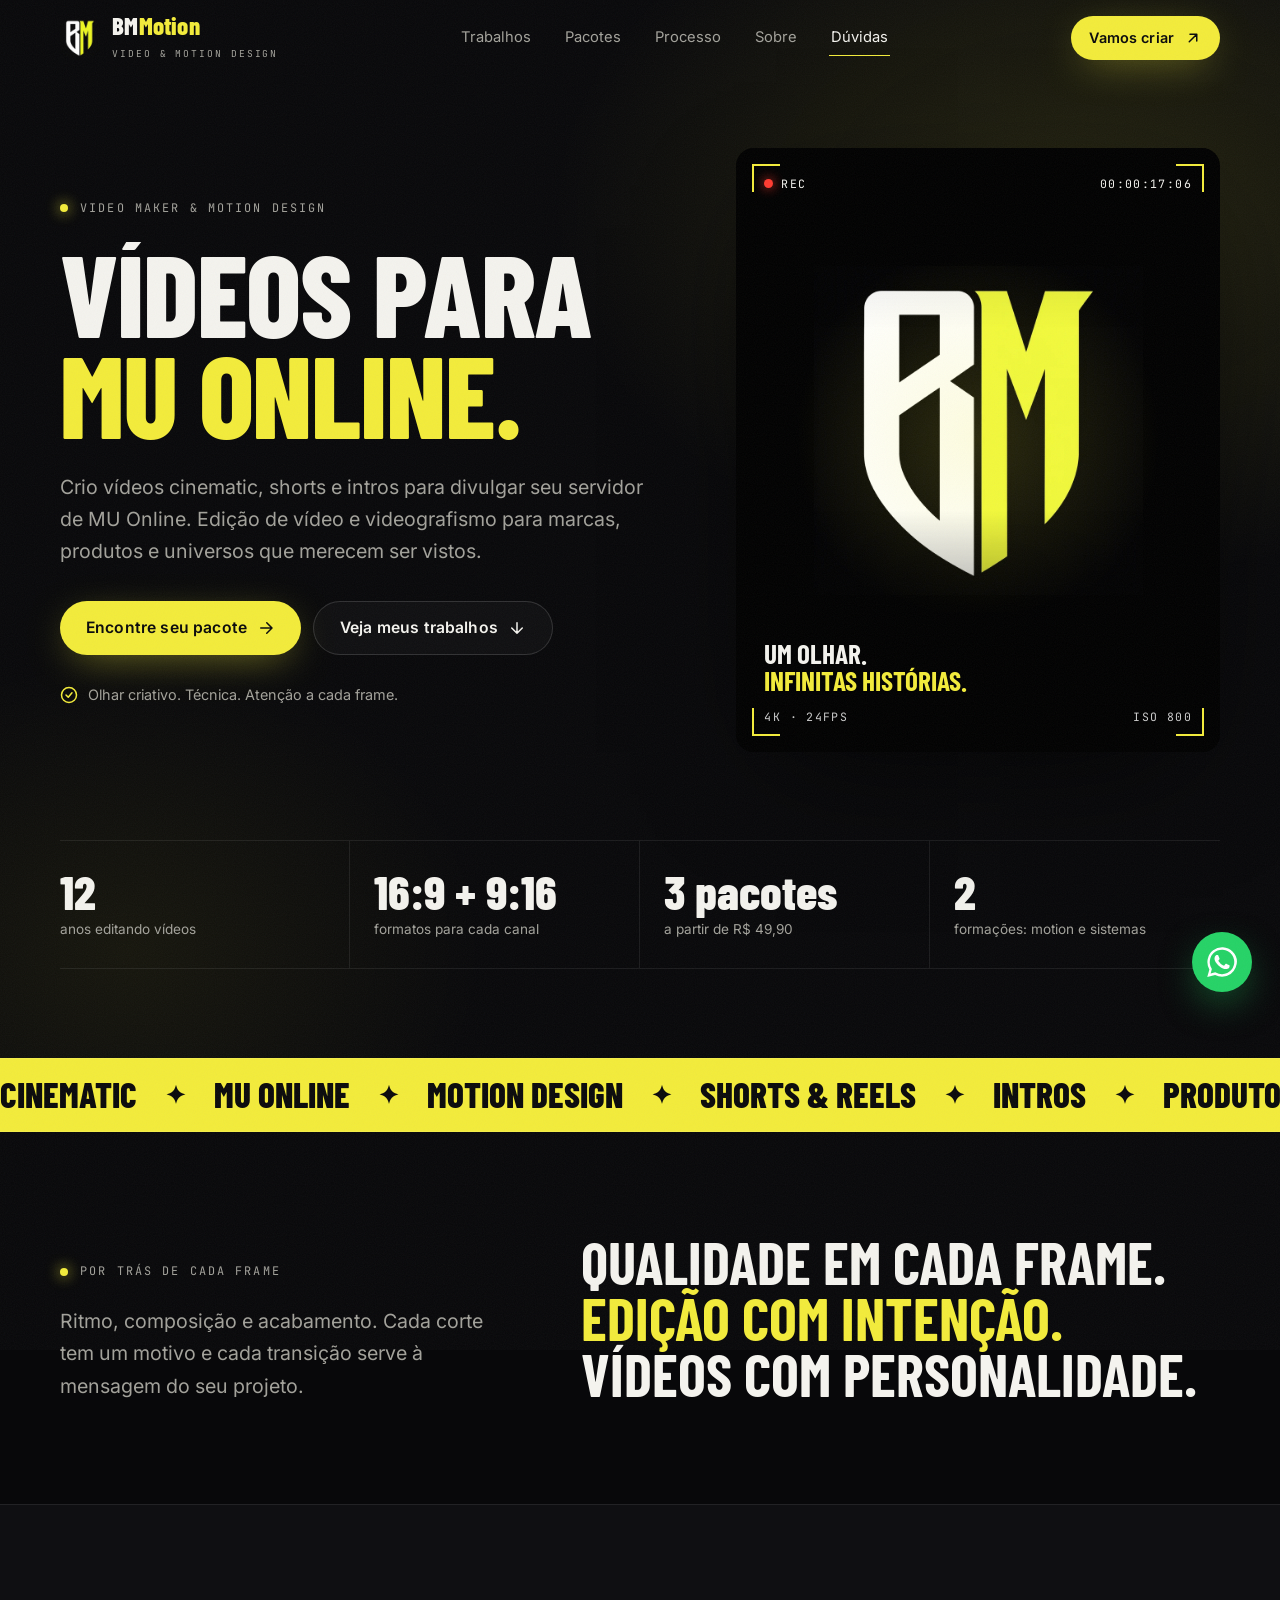
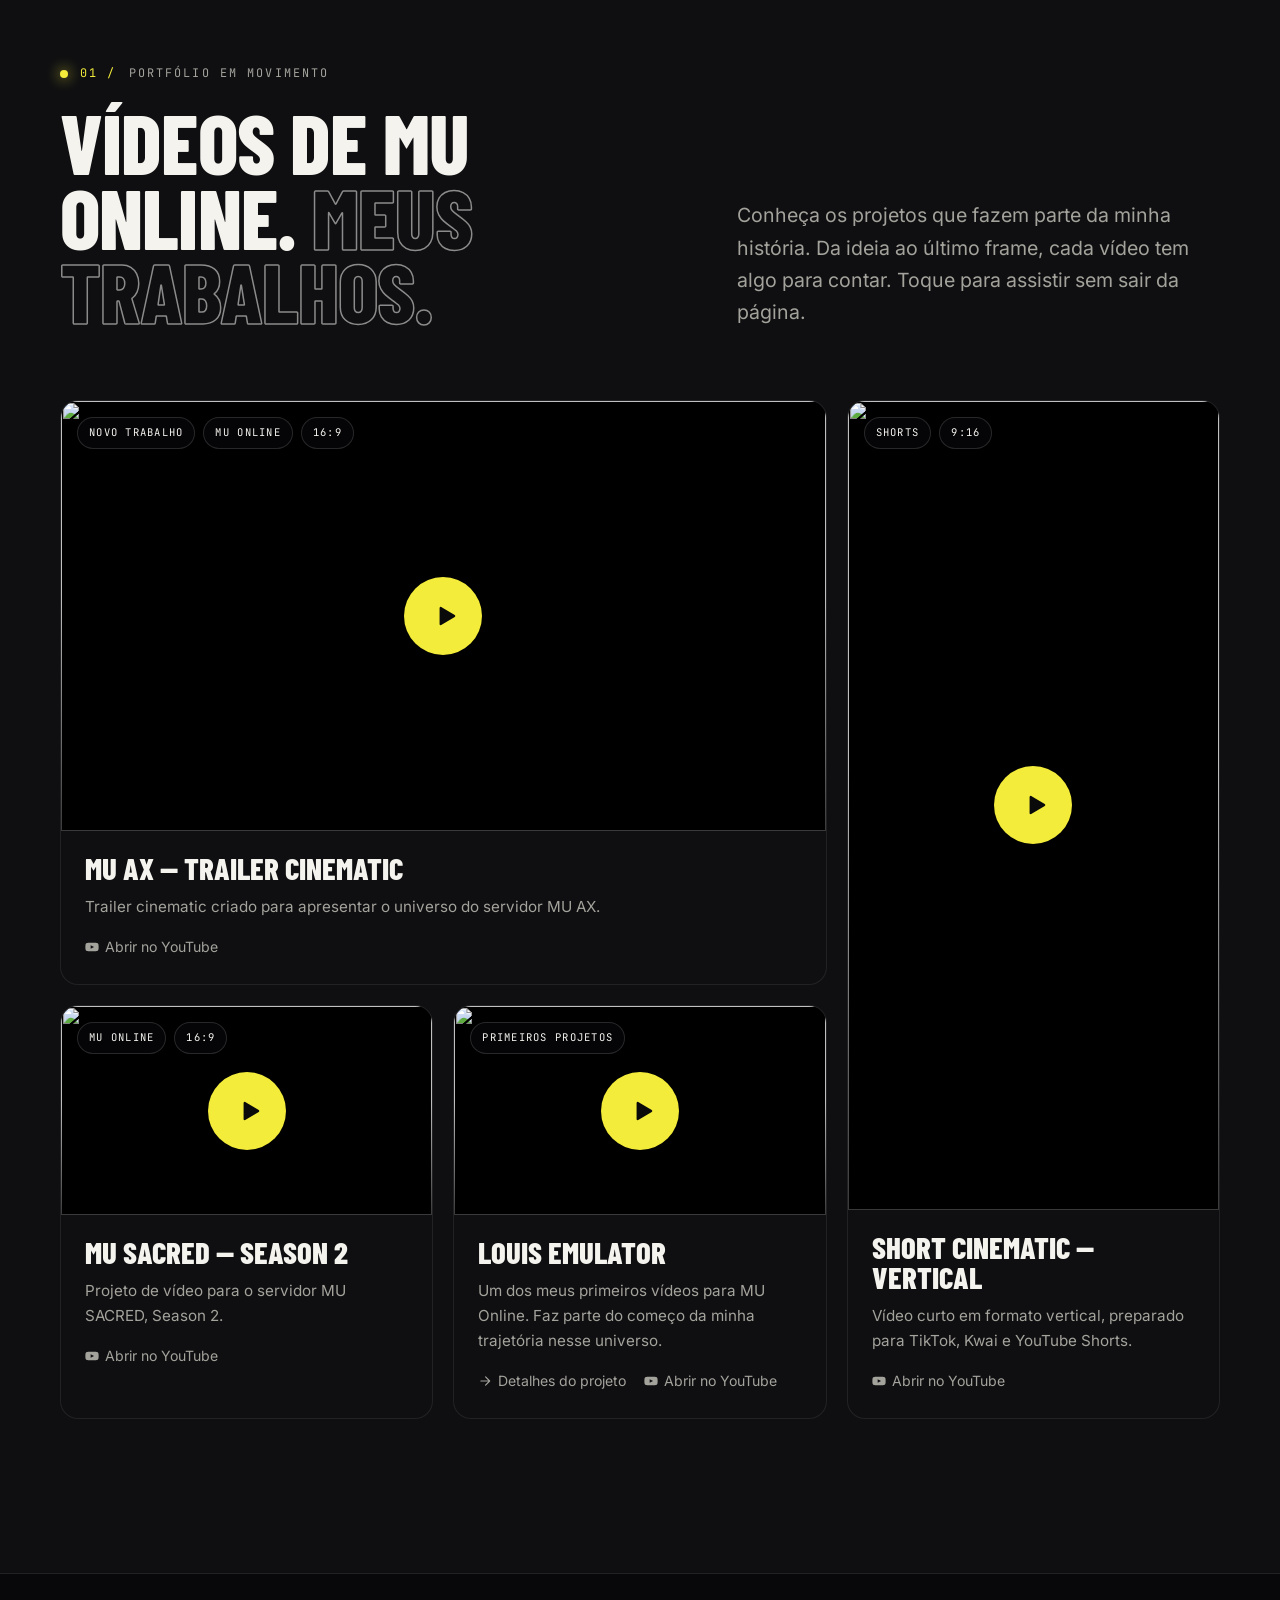
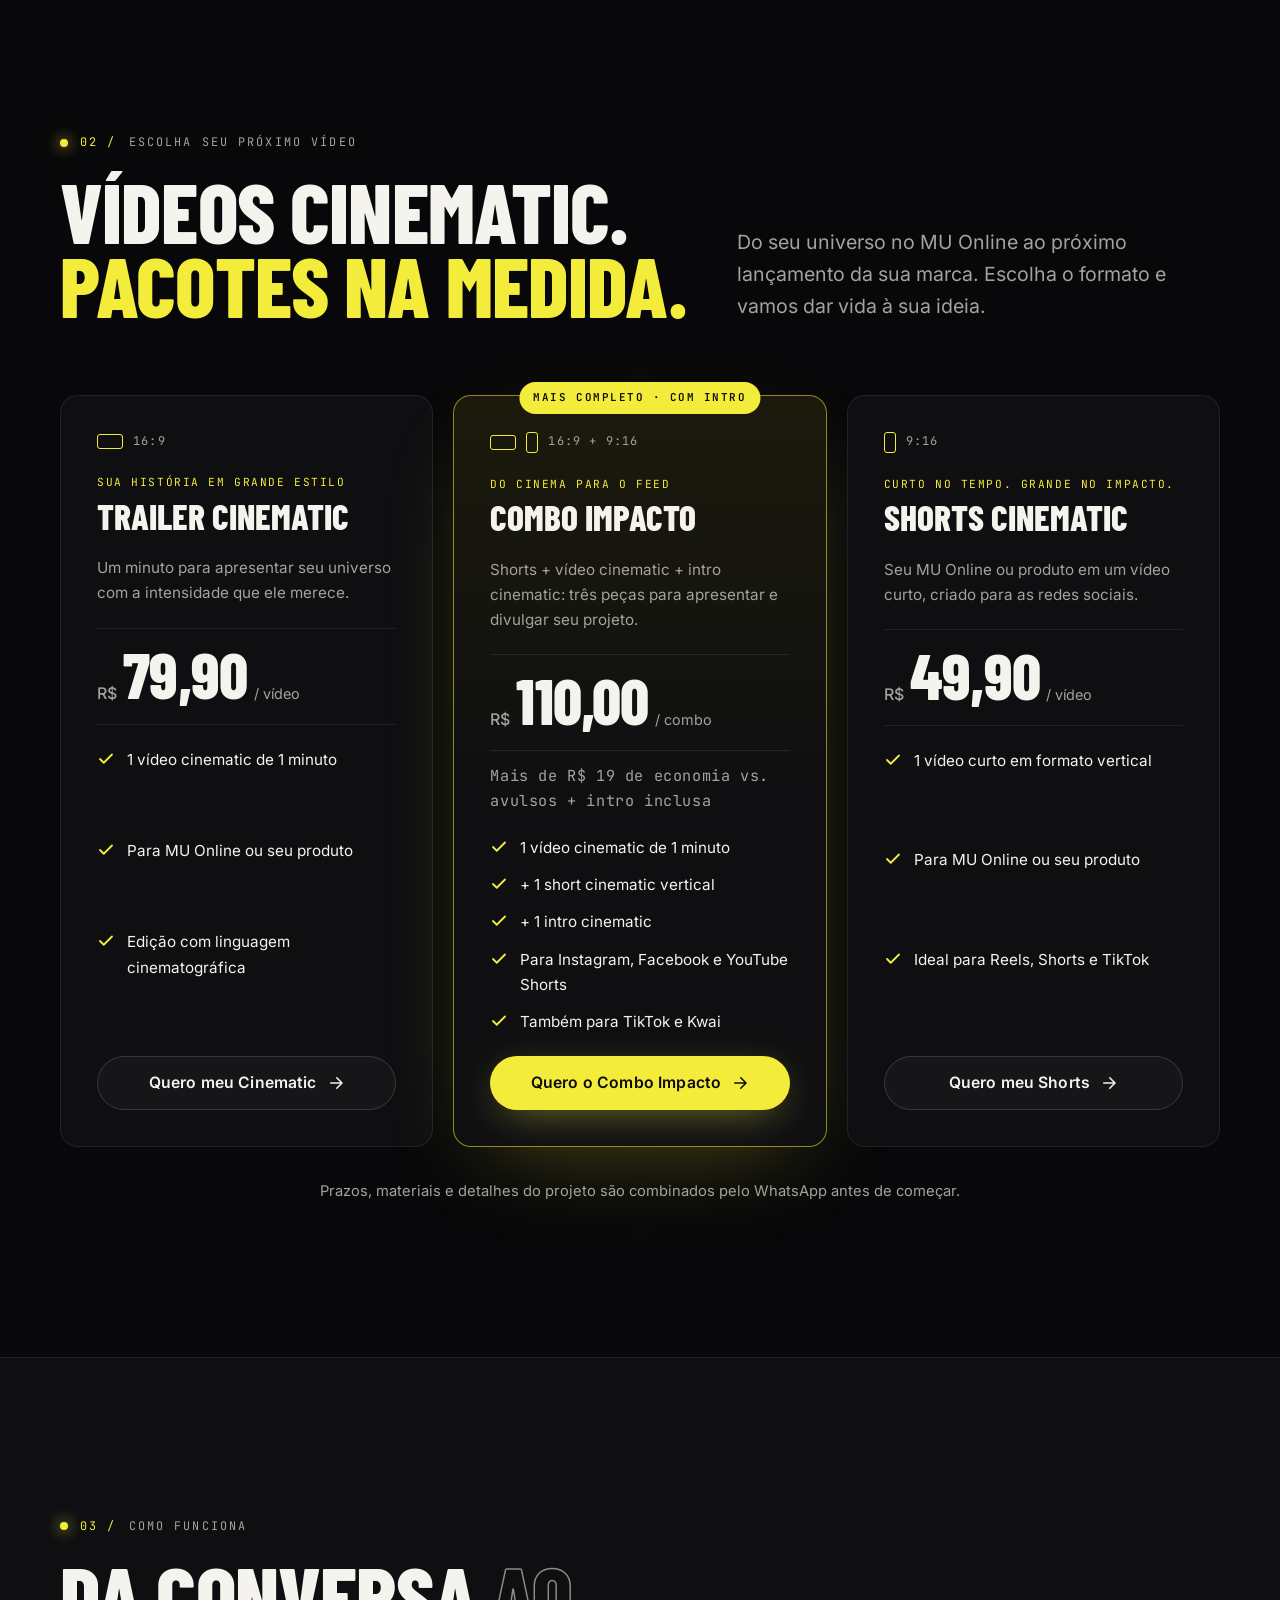
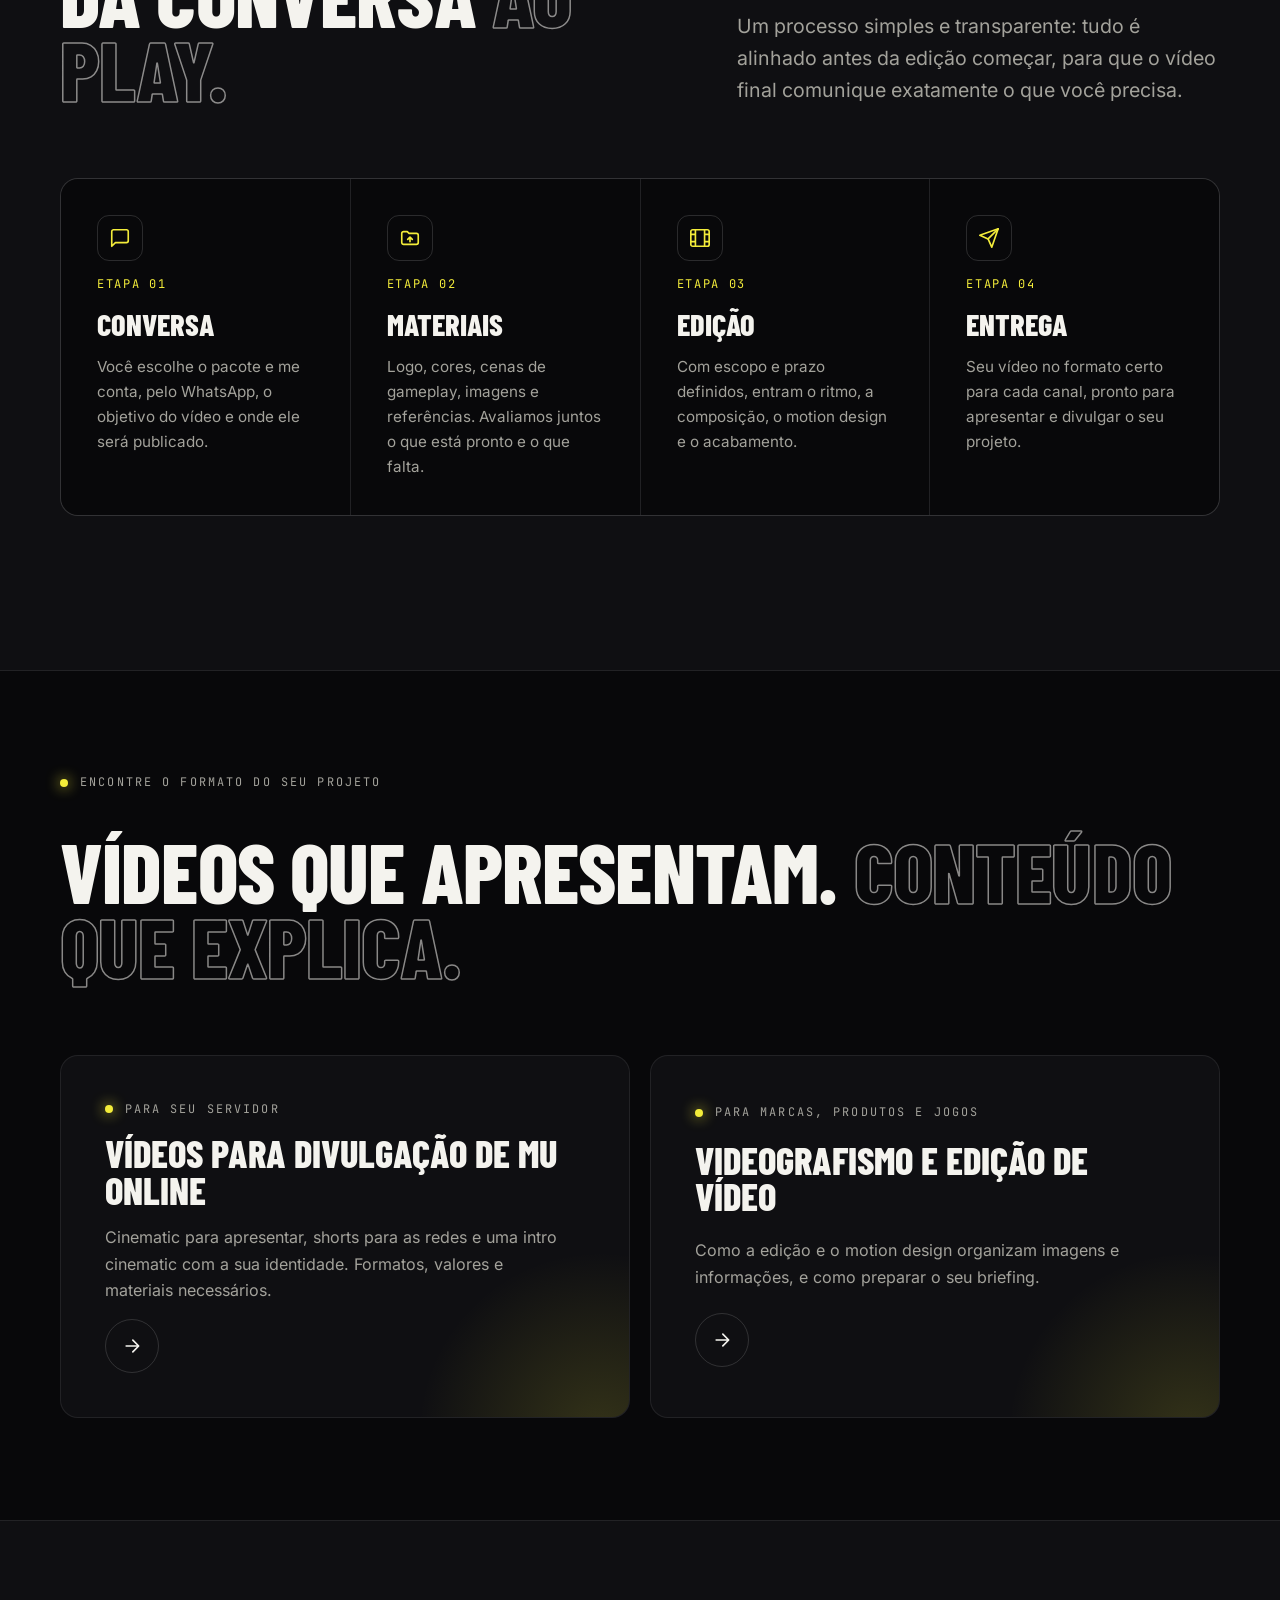
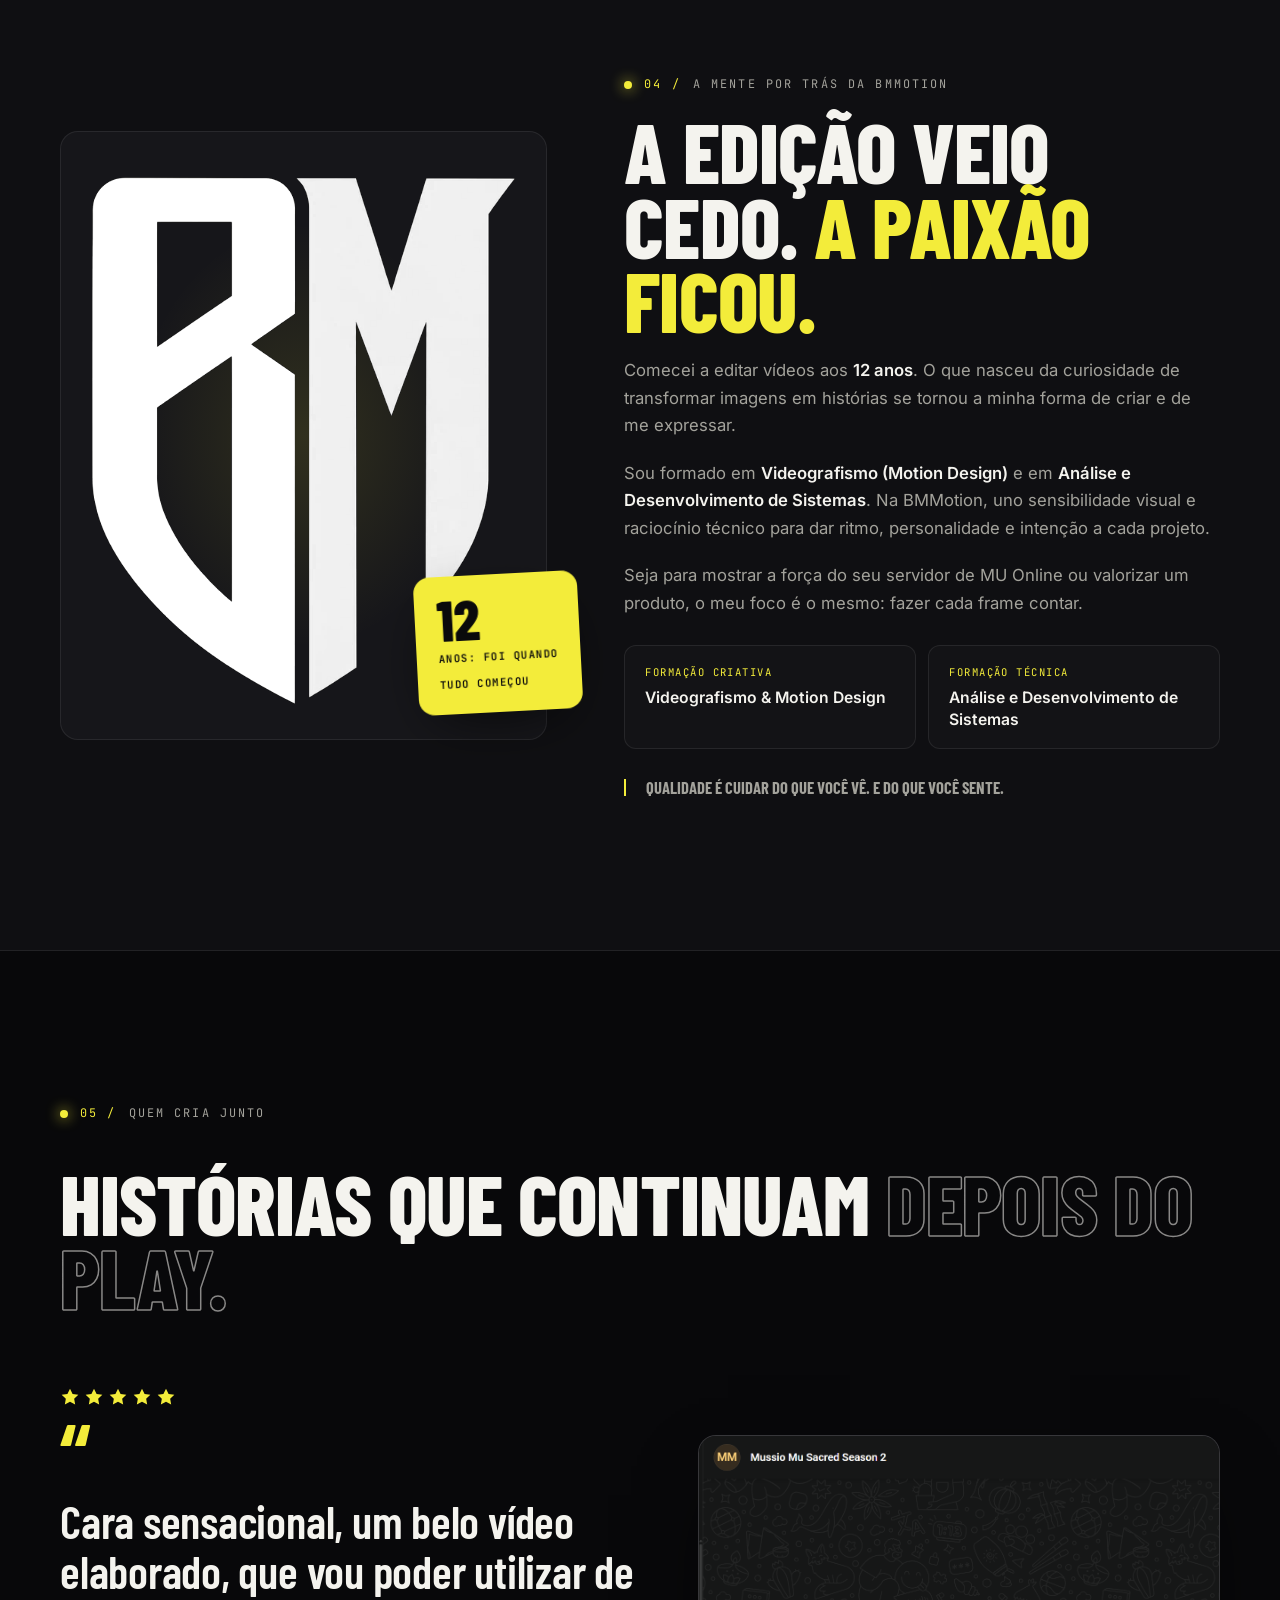
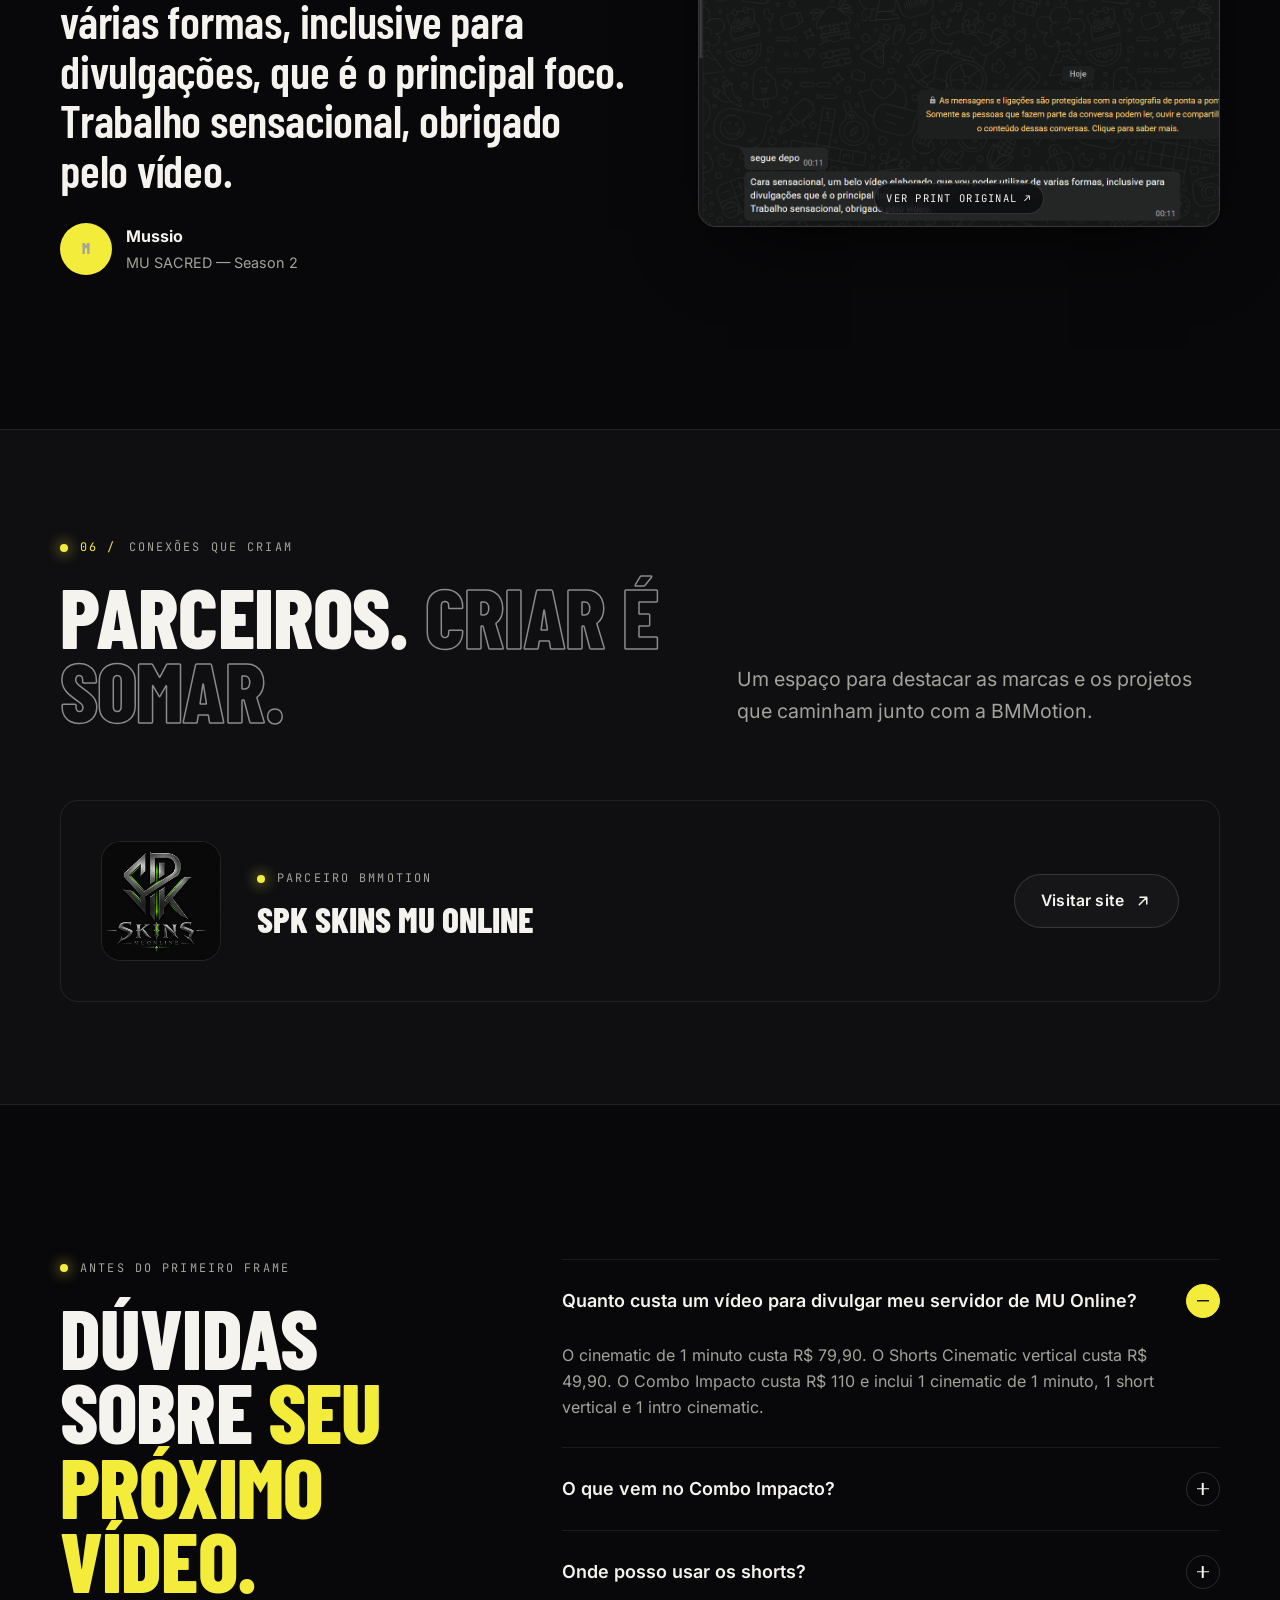
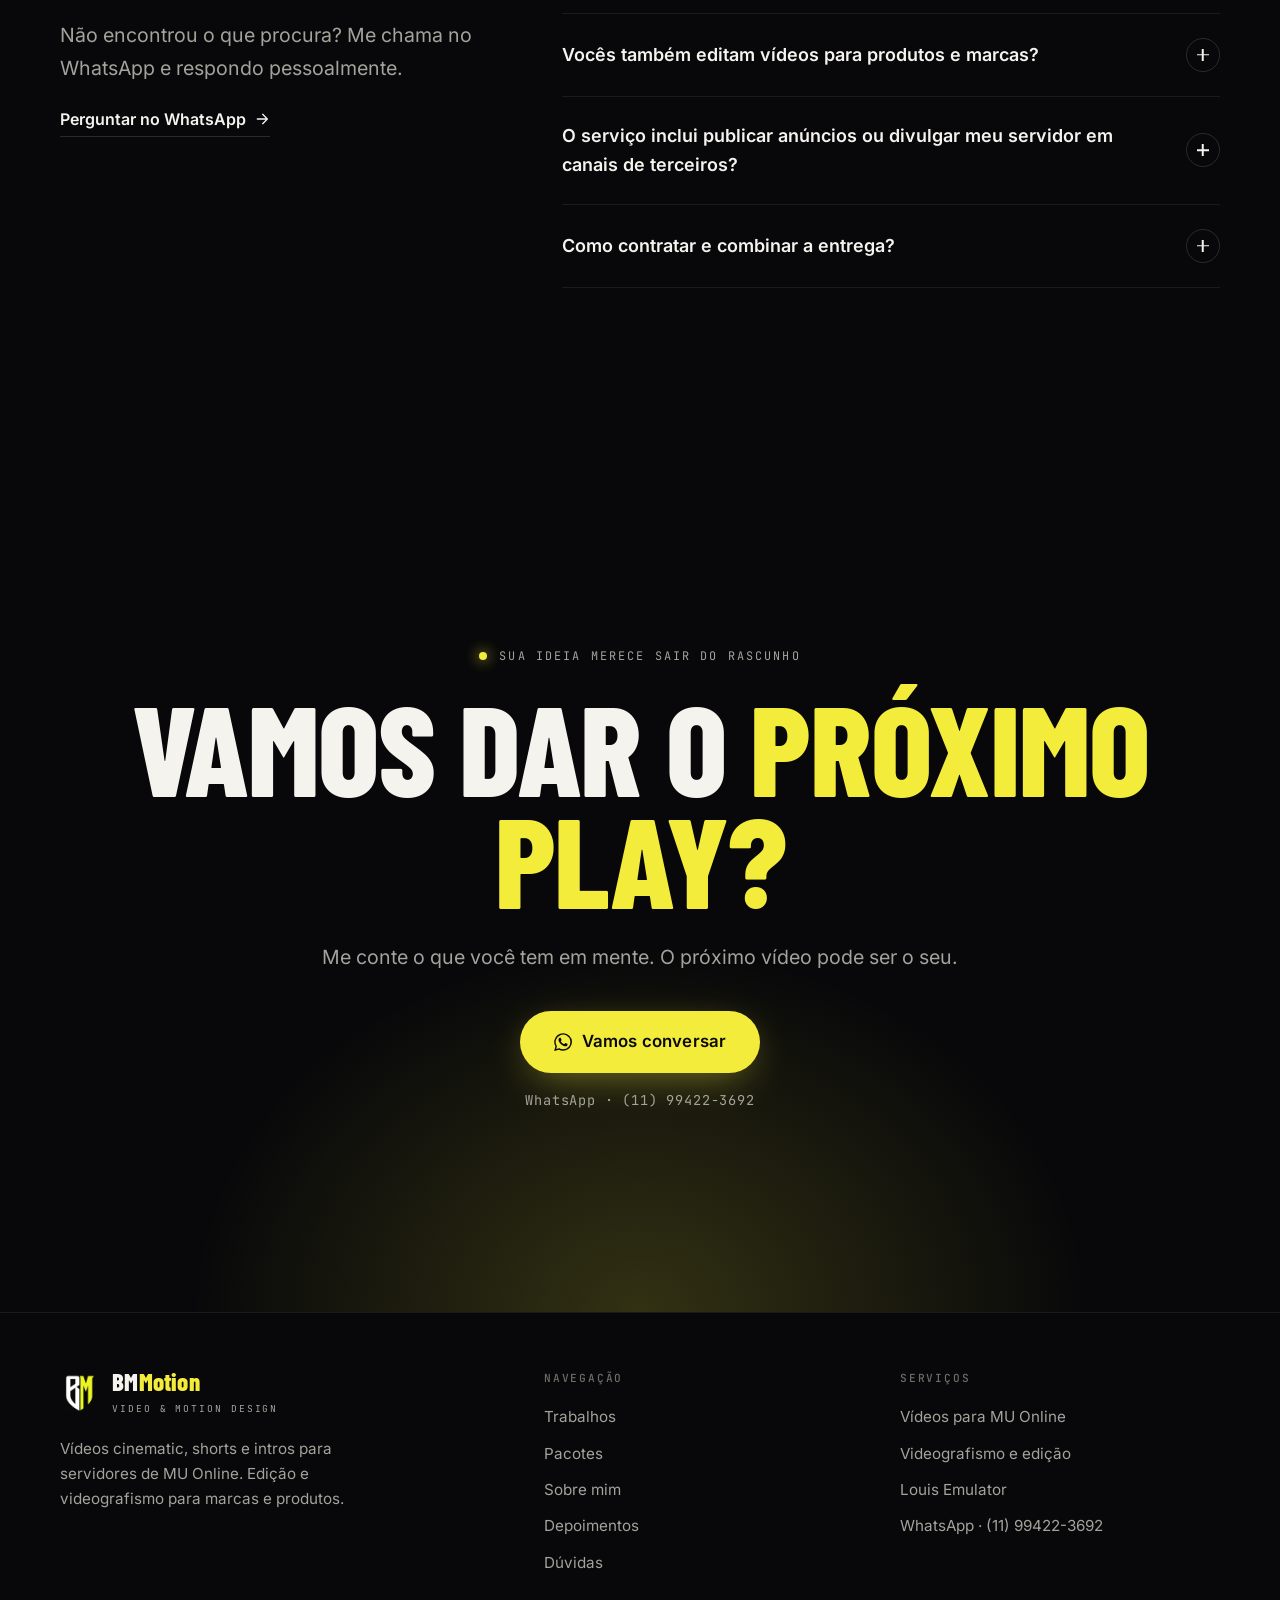
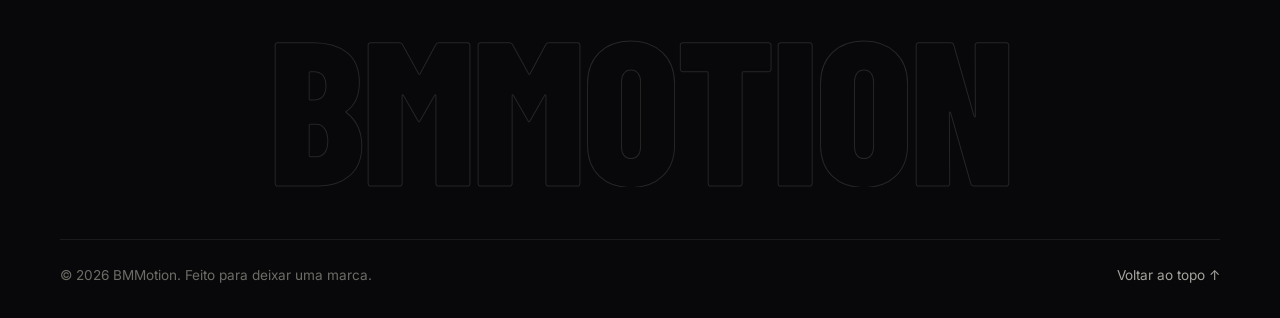
==== index.html @ 4819cca6 "Novo site BMMotion: redesign completo, responsivo e com fontes próprias Co-Authored-By: Claude Opus " ====
<!DOCTYPE html>
<html lang="pt-BR" class="no-js">
<head>
<meta charset="utf-8">
<meta name="viewport" content="width=device-width, initial-scale=1, viewport-fit=cover">
<title>Vídeos para MU Online, Cinematic e Videografismo | BMMotion</title>
<meta name="description" content="Vídeos para divulgar seu servidor de MU Online: cinematic, shorts e intro cinematic. Edição e videografismo para marcas e produtos. Pacotes a partir de R$ 49,90.">
<meta name="theme-color" content="#08080a">
<meta name="robots" content="index, follow, max-image-preview:large, max-video-preview:-1">
<link rel="canonical" href="https://bmmotion.netlify.app/">
<meta property="og:type" content="website">
<meta property="og:locale" content="pt_BR">
<meta property="og:site_name" content="BMMotion">
<meta property="og:title" content="Vídeos para MU Online, Cinematic e Videografismo | BMMotion">
<meta property="og:description" content="Vídeos para divulgar seu servidor de MU Online: cinematic, shorts e intro cinematic. Edição e videografismo para marcas e produtos. Pacotes a partir de R$ 49,90.">
<meta property="og:url" content="https://bmmotion.netlify.app/">
<meta property="og:image" content="https://bmmotion.netlify.app/og-bmmotion.jpg">
<meta name="twitter:card" content="summary_large_image">
<meta name="twitter:title" content="Vídeos para MU Online, Cinematic e Videografismo | BMMotion">
<meta name="twitter:description" content="Vídeos para divulgar seu servidor de MU Online: cinematic, shorts e intro cinematic. Edição e videografismo para marcas e produtos. Pacotes a partir de R$ 49,90.">
<link rel="icon" href="favicon.ico" sizes="48x48">
<link rel="icon" href="favicon-32.png" type="image/png" sizes="32x32">
<link rel="icon" href="icon-192.png" type="image/png" sizes="192x192">
<link rel="apple-touch-icon" href="apple-touch-icon.png">
<link rel="manifest" href="site.webmanifest">
<link rel="preload" href="assets/fonts/barlow-condensed-800.woff2" as="font" type="font/woff2" crossorigin>
<link rel="preload" href="assets/fonts/inter-var.woff2" as="font" type="font/woff2" crossorigin>
<link rel="stylesheet" href="assets/css/style.css">
<script>document.documentElement.classList.remove('no-js');</script>
<link rel="preload" href="logo-800.webp" as="image" fetchpriority="high">
<script type="application/ld+json">{"@context": "https://schema.org", "@graph": [{"@type": "ProfessionalService", "name": "BMMotion", "url": "https://bmmotion.netlify.app", "image": "https://bmmotion.netlify.app/og-bmmotion.jpg", "description": "Vídeos cinematic, shorts e intros para servidores de MU Online. Edição de vídeo e videografismo para marcas e produtos.", "telephone": "+55 11 99422-3692", "areaServed": "BR", "priceRange": "R$ 49,90 – R$ 110,00", "makesOffer": [{"@type": "Offer", "name": "Trailer Cinematic", "price": "79.90", "priceCurrency": "BRL"}, {"@type": "Offer", "name": "Shorts Cinematic", "price": "49.90", "priceCurrency": "BRL"}, {"@type": "Offer", "name": "Combo Impacto", "price": "110.00", "priceCurrency": "BRL"}]}, {"@type": "FAQPage", "mainEntity": [{"@type": "Question", "name": "Quanto custa um vídeo para divulgar meu servidor de MU Online?", "acceptedAnswer": {"@type": "Answer", "text": "O cinematic de 1 minuto custa R$ 79,90. O Shorts Cinematic vertical custa R$ 49,90. O Combo Impacto custa R$ 110 e inclui 1 cinematic de 1 minuto, 1 short vertical e 1 intro cinematic."}}, {"@type": "Question", "name": "O que vem no Combo Impacto?", "acceptedAnswer": {"@type": "Answer", "text": "O combo de R$ 110 inclui 1 short vertical, 1 vídeo cinematic e 1 intro cinematic. Duração do short e da intro, estilo e materiais são combinados com você."}}, {"@type": "Question", "name": "Onde posso usar os shorts?", "acceptedAnswer": {"@type": "Answer", "text": "O formato vertical é pensado para Instagram, Facebook, YouTube Shorts, TikTok e Kwai. Antes da edição, conversamos sobre os canais em que você pretende publicar e a mensagem principal de cada peça."}}, {"@type": "Question", "name": "Vocês também editam vídeos para produtos e marcas?", "acceptedAnswer": {"@type": "Answer", "text": "Sim. Cinematic e Shorts Cinematic também podem apresentar produtos e marcas. Envie a identidade visual, os materiais disponíveis e uma referência do que deseja comunicar para conversarmos sobre seu projeto."}}, {"@type": "Question", "name": "O serviço inclui publicar anúncios ou divulgar meu servidor em canais de terceiros?", "acceptedAnswer": {"@type": "Answer", "text": "Os pacotes apresentados são de criação e edição dos vídeos. Veiculação de anúncios, compra de mídia e distribuição em canais de terceiros não estão incluídas na descrição desses pacotes."}}, {"@type": "Question", "name": "Como contratar e combinar a entrega?", "acceptedAnswer": {"@type": "Answer", "text": "Escolha um pacote e converse pelo WhatsApp (11) 99422-3692. Envie o objetivo, os materiais disponíveis e onde o vídeo será usado. Prazo, escopo e detalhes da entrega são definidos antes de começar."}}]}]}</script>
</head>
<body>
<a class="skip-link" href="#conteudo">Pular para o conteúdo</a>

<header class="header">
  <div class="container header__inner">
    <a class="brand" href="./" aria-label="BMMotion, página inicial">
      <img src="brand-mark.webp" alt="" width="40" height="40">
      <span><span class="brand__name">BM<b>Motion</b></span><span class="brand__tag">Video &amp; Motion Design</span></span>
    </a>
    <nav class="nav" aria-label="Navegação principal"><a href="#trabalhos">Trabalhos</a><a href="#pacotes">Pacotes</a><a href="#processo">Processo</a><a href="#sobre">Sobre</a><a href="#faq">Dúvidas</a></nav>
    <a class="btn btn--primary btn--sm header__cta" href="https://wa.me/5511994223692?text=Ol%C3%A1%2C%20BMMotion%21%20Vamos%20criar%20um%20v%C3%ADdeo%3F" target="_blank" rel="noopener">Vamos criar <svg viewBox="0 0 24 24" fill="none" stroke="currentColor" stroke-width="2" stroke-linecap="round" stroke-linejoin="round" aria-hidden="true"><path d="M7 17 17 7M8 7h9v9"/></svg></a>
    <button class="menu-toggle" type="button" aria-label="Abrir menu" aria-expanded="false" aria-controls="mobile-menu"><span></span></button>
  </div>
</header>
<div class="mobile-menu" id="mobile-menu" aria-hidden="true">
  <nav aria-label="Menu mobile"><a href="#trabalhos"><small>01</small>Trabalhos</a><a href="#pacotes"><small>02</small>Pacotes</a><a href="#processo"><small>03</small>Processo</a><a href="#sobre"><small>04</small>Sobre</a><a href="#faq"><small>05</small>Dúvidas</a></nav>
  <div class="mobile-menu__foot">
    <a class="btn btn--primary btn--block" href="https://wa.me/5511994223692?text=Ol%C3%A1%2C%20BMMotion%21%20Vamos%20criar%20um%20v%C3%ADdeo%3F" target="_blank" rel="noopener"><svg viewBox="0 0 24 24" fill="currentColor" aria-hidden="true"><path d="M17.5 14.4c-.3-.1-1.8-.9-2-1-.3-.1-.5-.1-.7.1-.2.3-.8 1-.9 1.2-.2.2-.3.2-.6.1-.3-.1-1.3-.5-2.4-1.5-.9-.8-1.5-1.8-1.7-2.1-.2-.3 0-.5.1-.6l.4-.5c.2-.2.2-.3.3-.5.1-.2 0-.4 0-.5l-.9-2.2c-.2-.6-.5-.5-.7-.5h-.6c-.2 0-.5.1-.8.4-.3.3-1 1-1 2.5s1.1 2.9 1.2 3.1c.1.2 2.1 3.2 5.1 4.5.7.3 1.3.5 1.7.6.7.2 1.4.2 1.9.1.6-.1 1.8-.7 2-1.4.2-.7.2-1.3.2-1.4-.1-.2-.3-.3-.6-.4ZM12 21.8a9.8 9.8 0 0 1-5-1.4l-.4-.2-3.7 1 1-3.6-.2-.4A9.8 9.8 0 1 1 12 21.8Zm8.4-18.2A11.8 11.8 0 0 0 1.9 17.9L.2 24l6.3-1.7a11.8 11.8 0 0 0 5.6 1.4A11.8 11.8 0 0 0 20.4 3.6Z"/></svg> Conversar no WhatsApp</a>
    <span class="mono muted" style="text-align:center;font-size:.8rem">(11) 99422-3692</span>
  </div>
</div>

<main id="conteudo">
<span id="topo"></span>
<!-- HERO -->
<section class="hero">
  <div class="hero__glow" aria-hidden="true"></div>
  <div class="container">
    <div class="hero__grid">
      <div>
        <span class="eyebrow">Video maker &amp; motion design</span>
        <h1 class="display h1 hero__title">
          <span class="line"><span>Vídeos para</span></span>
          <span class="line"><span class="accent" style="--d:.12s">MU Online.</span></span>
        </h1>
        <p class="lead reveal" style="--d:.2s">Crio vídeos cinematic, shorts e intros para divulgar seu servidor de MU Online. Edição de vídeo e videografismo para marcas, produtos e universos que merecem ser vistos.</p>
        <div class="hero__actions reveal" style="--d:.3s">
          <a class="btn btn--primary" href="#pacotes">Encontre seu pacote <svg viewBox="0 0 24 24" fill="none" stroke="currentColor" stroke-width="2" stroke-linecap="round" stroke-linejoin="round" aria-hidden="true"><path d="M5 12h14M13 5l7 7-7 7"/></svg></a>
          <a class="btn btn--ghost" href="#trabalhos">Veja meus trabalhos <svg viewBox="0 0 24 24" fill="none" stroke="currentColor" stroke-width="2" stroke-linecap="round" stroke-linejoin="round" aria-hidden="true"><path d="M12 5v14M5 12l7 7 7-7"/></svg></a>
        </div>
        <p class="hero__note reveal" style="--d:.4s"><svg viewBox="0 0 24 24" fill="none" stroke="currentColor" stroke-width="2" stroke-linecap="round" stroke-linejoin="round" aria-hidden="true"><circle cx="12" cy="12" r="10"/><path d="m8 12 3 3 5-6"/></svg> Olhar criativo. Técnica. Atenção a cada frame.</p>
      </div>
      <div class="reveal" style="--d:.25s">
        <figure class="viewfinder viewfinder--logo">
          <img src="logo-800.webp" srcset="logo-480.webp 480w, logo-800.webp 800w" sizes="(min-width:1024px) 40vw, 92vw" alt="Logo BMMotion" width="800" height="800" fetchpriority="high">
          <span class="vf-corner tl"></span><span class="vf-corner tr"></span><span class="vf-corner bl"></span><span class="vf-corner br"></span>
          <div class="vf-hud top"><span class="rec">REC</span><span data-timecode>00:00:12:00</span></div>
          <span class="vf-center" aria-hidden="true"></span>
          <figcaption class="vf-caption">Um olhar.<br><span class="accent">Infinitas histórias.</span></figcaption>
          <div class="vf-hud bottom"><span>4K · 24FPS</span><span>ISO 800</span></div>
        </figure>
      </div>
    </div>
    <div class="stats reveal">
      <div class="stat"><strong><span data-count="12">12</span></strong><span>anos editando vídeos</span></div>
      <div class="stat"><strong>16:9 + 9:16</strong><span>formatos para cada canal</span></div>
      <div class="stat"><strong><span data-count="3">3</span> pacotes</strong><span>a partir de R$ 49,90</span></div>
      <div class="stat"><strong>2</strong><span>formações: motion e sistemas</span></div>
    </div>
  </div>
</section>

<!-- MARQUEE -->
<div class="marquee" aria-hidden="true">
  <div class="marquee__track"><div class="marquee__group"><span class="marquee__item">Cinematic</span><span class="marquee__item">MU Online</span><span class="marquee__item">Motion Design</span><span class="marquee__item">Shorts & Reels</span><span class="marquee__item">Intros</span><span class="marquee__item">Produtos</span><span class="marquee__item">Videografismo</span><span class="marquee__item">Edição</span></div><div class="marquee__group"><span class="marquee__item">Cinematic</span><span class="marquee__item">MU Online</span><span class="marquee__item">Motion Design</span><span class="marquee__item">Shorts & Reels</span><span class="marquee__item">Intros</span><span class="marquee__item">Produtos</span><span class="marquee__item">Videografismo</span><span class="marquee__item">Edição</span></div></div>
</div>

<!-- MANIFESTO -->
<section class="section section--tight">
  <div class="container manifesto">
    <div class="reveal">
      <span class="eyebrow">Por trás de cada frame</span>
      <p class="lead" style="margin-top:22px">Ritmo, composição e acabamento. Cada corte tem um motivo e cada transição serve à mensagem do seu projeto.</p>
    </div>
    <p class="manifesto__quote reveal" style="--d:.1s">Qualidade em cada frame. <em>Edição com intenção.</em> Vídeos com personalidade.</p>
  </div>
</section>

<!-- TRABALHOS -->
<section class="section section--alt" id="trabalhos">
  <div class="container">
    <div class="section-head section-head--split">
      <div class="reveal">
        <span class="eyebrow"><span class="num">01 /</span> Portfólio em movimento</span>
        <h2 class="display h2" style="margin-top:20px">Vídeos de MU Online. <span class="outline">Meus trabalhos.</span></h2>
      </div>
      <p class="lead reveal" style="--d:.1s">Conheça os projetos que fazem parte da minha história. Da ideia ao último frame, cada vídeo tem algo para contar. Toque para assistir sem sair da página.</p>
    </div>
    <div class="work-grid">
      
<article class="work-card work-card--feature reveal">
  <button class="work-media" type="button" data-video="AGCszsNfr1c" data-title="MU AX — Trailer Cinematic" aria-label="Assistir: MU AX — Trailer Cinematic">
    <img src="https://i.ytimg.com/vi/AGCszsNfr1c/hqdefault.jpg" alt="" loading="lazy" decoding="async">
    <div class="work-tags"><span class="tag">Novo trabalho</span><span class="tag">MU Online</span><span class="tag">16:9</span></div>
    <span class="play"><svg viewBox="0 0 24 24" fill="currentColor" aria-hidden="true"><path d="M7 4.5v15a1 1 0 0 0 1.5.86l12.5-7.5a1 1 0 0 0 0-1.72L8.5 3.64A1 1 0 0 0 7 4.5Z"/></svg></span>
  </button>
  <div class="work-body">
    <h3>MU AX — Trailer Cinematic</h3>
    <p>Trailer cinematic criado para apresentar o universo do servidor MU AX.</p>
    <div class="work-links"><a href="https://www.youtube.com/watch?v=AGCszsNfr1c" target="_blank" rel="noopener"><svg viewBox="0 0 24 24" fill="currentColor" aria-hidden="true"><path d="M23 7.2a3 3 0 0 0-2.1-2.1C19 4.6 12 4.6 12 4.6s-7 0-8.9.5A3 3 0 0 0 1 7.2 31 31 0 0 0 .6 12a31 31 0 0 0 .4 4.8 3 3 0 0 0 2.1 2.1c1.9.5 8.9.5 8.9.5s7 0 8.9-.5a3 3 0 0 0 2.1-2.1 31 31 0 0 0 .4-4.8 31 31 0 0 0-.4-4.8ZM9.7 15.1V8.9l5.8 3.1-5.8 3.1Z"/></svg> Abrir no YouTube</a></div>
  </div>
</article>
      
<article class="work-card work-card--vertical reveal">
  <button class="work-media" type="button" data-video="YV_4s0IC6-w" data-title="Short Cinematic — Vertical" data-vertical aria-label="Assistir: Short Cinematic — Vertical">
    <img src="https://i.ytimg.com/vi/YV_4s0IC6-w/hqdefault.jpg" alt="" loading="lazy" decoding="async">
    <div class="work-tags"><span class="tag">Shorts</span><span class="tag">9:16</span></div>
    <span class="play"><svg viewBox="0 0 24 24" fill="currentColor" aria-hidden="true"><path d="M7 4.5v15a1 1 0 0 0 1.5.86l12.5-7.5a1 1 0 0 0 0-1.72L8.5 3.64A1 1 0 0 0 7 4.5Z"/></svg></span>
  </button>
  <div class="work-body">
    <h3>Short Cinematic — Vertical</h3>
    <p>Vídeo curto em formato vertical, preparado para TikTok, Kwai e YouTube Shorts.</p>
    <div class="work-links"><a href="https://www.youtube.com/watch?v=YV_4s0IC6-w" target="_blank" rel="noopener"><svg viewBox="0 0 24 24" fill="currentColor" aria-hidden="true"><path d="M23 7.2a3 3 0 0 0-2.1-2.1C19 4.6 12 4.6 12 4.6s-7 0-8.9.5A3 3 0 0 0 1 7.2 31 31 0 0 0 .6 12a31 31 0 0 0 .4 4.8 3 3 0 0 0 2.1 2.1c1.9.5 8.9.5 8.9.5s7 0 8.9-.5a3 3 0 0 0 2.1-2.1 31 31 0 0 0 .4-4.8 31 31 0 0 0-.4-4.8ZM9.7 15.1V8.9l5.8 3.1-5.8 3.1Z"/></svg> Abrir no YouTube</a></div>
  </div>
</article>
      
<article class="work-card work-card--half reveal">
  <button class="work-media" type="button" data-video="2WumuJp2UyM" data-title="MU SACRED — Season 2" aria-label="Assistir: MU SACRED — Season 2">
    <img src="https://i.ytimg.com/vi/2WumuJp2UyM/hqdefault.jpg" alt="" loading="lazy" decoding="async">
    <div class="work-tags"><span class="tag">MU Online</span><span class="tag">16:9</span></div>
    <span class="play"><svg viewBox="0 0 24 24" fill="currentColor" aria-hidden="true"><path d="M7 4.5v15a1 1 0 0 0 1.5.86l12.5-7.5a1 1 0 0 0 0-1.72L8.5 3.64A1 1 0 0 0 7 4.5Z"/></svg></span>
  </button>
  <div class="work-body">
    <h3>MU SACRED — Season 2</h3>
    <p>Projeto de vídeo para o servidor MU SACRED, Season 2.</p>
    <div class="work-links"><a href="https://www.youtube.com/watch?v=2WumuJp2UyM" target="_blank" rel="noopener"><svg viewBox="0 0 24 24" fill="currentColor" aria-hidden="true"><path d="M23 7.2a3 3 0 0 0-2.1-2.1C19 4.6 12 4.6 12 4.6s-7 0-8.9.5A3 3 0 0 0 1 7.2 31 31 0 0 0 .6 12a31 31 0 0 0 .4 4.8 3 3 0 0 0 2.1 2.1c1.9.5 8.9.5 8.9.5s7 0 8.9-.5a3 3 0 0 0 2.1-2.1 31 31 0 0 0 .4-4.8 31 31 0 0 0-.4-4.8ZM9.7 15.1V8.9l5.8 3.1-5.8 3.1Z"/></svg> Abrir no YouTube</a></div>
  </div>
</article>
      
<article class="work-card work-card--half reveal">
  <button class="work-media" type="button" data-video="GR-CXSeVmwY" data-title="Louis Emulator" aria-label="Assistir: Louis Emulator">
    <img src="https://i.ytimg.com/vi/GR-CXSeVmwY/hqdefault.jpg" alt="" loading="lazy" decoding="async">
    <div class="work-tags"><span class="tag">Primeiros projetos</span></div>
    <span class="play"><svg viewBox="0 0 24 24" fill="currentColor" aria-hidden="true"><path d="M7 4.5v15a1 1 0 0 0 1.5.86l12.5-7.5a1 1 0 0 0 0-1.72L8.5 3.64A1 1 0 0 0 7 4.5Z"/></svg></span>
  </button>
  <div class="work-body">
    <h3>Louis Emulator</h3>
    <p>Um dos meus primeiros vídeos para MU Online. Faz parte do começo da minha trajetória nesse universo.</p>
    <div class="work-links"><a href="trabalhos/louis-emulator-mu-online/"><svg viewBox="0 0 24 24" fill="none" stroke="currentColor" stroke-width="2" stroke-linecap="round" stroke-linejoin="round" aria-hidden="true"><path d="M5 12h14M13 5l7 7-7 7"/></svg> Detalhes do projeto</a><a href="https://www.youtube.com/watch?v=GR-CXSeVmwY" target="_blank" rel="noopener"><svg viewBox="0 0 24 24" fill="currentColor" aria-hidden="true"><path d="M23 7.2a3 3 0 0 0-2.1-2.1C19 4.6 12 4.6 12 4.6s-7 0-8.9.5A3 3 0 0 0 1 7.2 31 31 0 0 0 .6 12a31 31 0 0 0 .4 4.8 3 3 0 0 0 2.1 2.1c1.9.5 8.9.5 8.9.5s7 0 8.9-.5a3 3 0 0 0 2.1-2.1 31 31 0 0 0 .4-4.8 31 31 0 0 0-.4-4.8ZM9.7 15.1V8.9l5.8 3.1-5.8 3.1Z"/></svg> Abrir no YouTube</a></div>
  </div>
</article>
    </div>
  </div>
</section>

<!-- PACOTES -->
<section class="section" id="pacotes">
  <div class="container">
    <div class="section-head section-head--split">
      <div class="reveal">
        <span class="eyebrow"><span class="num">02 /</span> Escolha seu próximo vídeo</span>
        <h2 class="display h2" style="margin-top:20px">Vídeos cinematic. <span class="accent">Pacotes na medida.</span></h2>
      </div>
      <p class="lead reveal" style="--d:.1s">Do seu universo no MU Online ao próximo lançamento da sua marca. Escolha o formato e vamos dar vida à sua ideia.</p>
    </div>
    <div class="pricing">
      
<article class="price-card reveal">
  
  <div class="price-top"><span class="ratio"><i class="h"></i> 16:9</span></div>
  <div><span class="kicker">Sua história em grande estilo</span><h3>Trailer Cinematic</h3></div>
  <p>Um minuto para apresentar seu universo com a intensidade que ele merece.</p>
  <div class="price"><small>R$</small><strong>79,90</strong><span>/ vídeo</span></div>
  
  <ul class="features"><li><svg viewBox="0 0 24 24" fill="none" stroke="currentColor" stroke-width="2.4" stroke-linecap="round" stroke-linejoin="round" aria-hidden="true"><path d="M20 6 9 17l-5-5"/></svg><span>1 vídeo cinematic de 1 minuto</span></li><li><svg viewBox="0 0 24 24" fill="none" stroke="currentColor" stroke-width="2.4" stroke-linecap="round" stroke-linejoin="round" aria-hidden="true"><path d="M20 6 9 17l-5-5"/></svg><span>Para MU Online ou seu produto</span></li><li><svg viewBox="0 0 24 24" fill="none" stroke="currentColor" stroke-width="2.4" stroke-linecap="round" stroke-linejoin="round" aria-hidden="true"><path d="M20 6 9 17l-5-5"/></svg><span>Edição com linguagem cinematográfica</span></li></ul>
  <a class="btn btn--ghost btn--block" href="https://wa.me/5511994223692?text=Ol%C3%A1%2C%20BMMotion%21%20Tenho%20interesse%20no%20pacote%20Trailer%20Cinematic%20por%20R%24%2079%2C90.%20Quero%20conversar%20sobre%20meu%20projeto." target="_blank" rel="noopener">Quero meu Cinematic <svg viewBox="0 0 24 24" fill="none" stroke="currentColor" stroke-width="2" stroke-linecap="round" stroke-linejoin="round" aria-hidden="true"><path d="M5 12h14M13 5l7 7-7 7"/></svg></a>
</article>
      
<article class="price-card price-card--featured reveal">
  <span class="price-badge">Mais completo · com intro</span>
  <div class="price-top"><span class="ratio"><i class="h"></i><i class="v"></i> 16:9 + 9:16</span></div>
  <div><span class="kicker">Do cinema para o feed</span><h3>Combo Impacto</h3></div>
  <p>Shorts + vídeo cinematic + intro cinematic: três peças para apresentar e divulgar seu projeto.</p>
  <div class="price"><small>R$</small><strong>110,00</strong><span>/ combo</span></div>
  <p class="price-save">Mais de R$ 19 de economia vs. avulsos + intro inclusa</p>
  <ul class="features"><li><svg viewBox="0 0 24 24" fill="none" stroke="currentColor" stroke-width="2.4" stroke-linecap="round" stroke-linejoin="round" aria-hidden="true"><path d="M20 6 9 17l-5-5"/></svg><span>1 vídeo cinematic de 1 minuto</span></li><li><svg viewBox="0 0 24 24" fill="none" stroke="currentColor" stroke-width="2.4" stroke-linecap="round" stroke-linejoin="round" aria-hidden="true"><path d="M20 6 9 17l-5-5"/></svg><span>+ 1 short cinematic vertical</span></li><li><svg viewBox="0 0 24 24" fill="none" stroke="currentColor" stroke-width="2.4" stroke-linecap="round" stroke-linejoin="round" aria-hidden="true"><path d="M20 6 9 17l-5-5"/></svg><span>+ 1 intro cinematic</span></li><li><svg viewBox="0 0 24 24" fill="none" stroke="currentColor" stroke-width="2.4" stroke-linecap="round" stroke-linejoin="round" aria-hidden="true"><path d="M20 6 9 17l-5-5"/></svg><span>Para Instagram, Facebook e YouTube Shorts</span></li><li><svg viewBox="0 0 24 24" fill="none" stroke="currentColor" stroke-width="2.4" stroke-linecap="round" stroke-linejoin="round" aria-hidden="true"><path d="M20 6 9 17l-5-5"/></svg><span>Também para TikTok e Kwai</span></li></ul>
  <a class="btn btn--primary btn--block" href="https://wa.me/5511994223692?text=Ol%C3%A1%2C%20BMMotion%21%20Tenho%20interesse%20no%20pacote%20Combo%20Impacto%20por%20R%24%20110%2C00%20%281%20short%20vertical%20%2B%201%20v%C3%ADdeo%20cinematic%20%2B%201%20intro%20cinematic%29.%20Quero%20conversar%20sobre%20meu%20projeto." target="_blank" rel="noopener">Quero o Combo Impacto <svg viewBox="0 0 24 24" fill="none" stroke="currentColor" stroke-width="2" stroke-linecap="round" stroke-linejoin="round" aria-hidden="true"><path d="M5 12h14M13 5l7 7-7 7"/></svg></a>
</article>
      
<article class="price-card reveal">
  
  <div class="price-top"><span class="ratio"><i class="v"></i> 9:16</span></div>
  <div><span class="kicker">Curto no tempo. Grande no impacto.</span><h3>Shorts Cinematic</h3></div>
  <p>Seu MU Online ou produto em um vídeo curto, criado para as redes sociais.</p>
  <div class="price"><small>R$</small><strong>49,90</strong><span>/ vídeo</span></div>
  
  <ul class="features"><li><svg viewBox="0 0 24 24" fill="none" stroke="currentColor" stroke-width="2.4" stroke-linecap="round" stroke-linejoin="round" aria-hidden="true"><path d="M20 6 9 17l-5-5"/></svg><span>1 vídeo curto em formato vertical</span></li><li><svg viewBox="0 0 24 24" fill="none" stroke="currentColor" stroke-width="2.4" stroke-linecap="round" stroke-linejoin="round" aria-hidden="true"><path d="M20 6 9 17l-5-5"/></svg><span>Para MU Online ou seu produto</span></li><li><svg viewBox="0 0 24 24" fill="none" stroke="currentColor" stroke-width="2.4" stroke-linecap="round" stroke-linejoin="round" aria-hidden="true"><path d="M20 6 9 17l-5-5"/></svg><span>Ideal para Reels, Shorts e TikTok</span></li></ul>
  <a class="btn btn--ghost btn--block" href="https://wa.me/5511994223692?text=Ol%C3%A1%2C%20BMMotion%21%20Tenho%20interesse%20no%20pacote%20Shorts%20Cinematic%20por%20R%24%2049%2C90.%20Quero%20conversar%20sobre%20meu%20projeto." target="_blank" rel="noopener">Quero meu Shorts <svg viewBox="0 0 24 24" fill="none" stroke="currentColor" stroke-width="2" stroke-linecap="round" stroke-linejoin="round" aria-hidden="true"><path d="M5 12h14M13 5l7 7-7 7"/></svg></a>
</article>
    </div>
    <p class="pricing-note reveal">Prazos, materiais e detalhes do projeto são combinados pelo WhatsApp antes de começar.</p>
  </div>
</section>

<!-- PROCESSO -->
<section class="section section--alt" id="processo">
  <div class="container">
    <div class="section-head section-head--split">
      <div class="reveal">
        <span class="eyebrow"><span class="num">03 /</span> Como funciona</span>
        <h2 class="display h2" style="margin-top:20px">Da conversa <span class="outline">ao play.</span></h2>
      </div>
      <p class="lead reveal" style="--d:.1s">Um processo simples e transparente: tudo é alinhado antes da edição começar, para que o vídeo final comunique exatamente o que você precisa.</p>
    </div>
    <div class="process">
      <div class="step reveal"><span class="step__icon"><svg viewBox="0 0 24 24" fill="none" stroke="currentColor" stroke-width="1.8" stroke-linecap="round" stroke-linejoin="round" aria-hidden="true"><path d="M21 15a2 2 0 0 1-2 2H7l-4 4V5a2 2 0 0 1 2-2h14a2 2 0 0 1 2 2z"/></svg></span><span class="step__num">ETAPA 01</span><h3>Conversa</h3><p>Você escolhe o pacote e me conta, pelo WhatsApp, o objetivo do vídeo e onde ele será publicado.</p></div>
      <div class="step reveal" style="--d:.08s"><span class="step__icon"><svg viewBox="0 0 24 24" fill="none" stroke="currentColor" stroke-width="1.8" stroke-linecap="round" stroke-linejoin="round" aria-hidden="true"><path d="M3 7a2 2 0 0 1 2-2h4l2 2h8a2 2 0 0 1 2 2v8a2 2 0 0 1-2 2H5a2 2 0 0 1-2-2z"/><path d="M12 11v5M9.5 13.5 12 11l2.5 2.5"/></svg></span><span class="step__num">ETAPA 02</span><h3>Materiais</h3><p>Logo, cores, cenas de gameplay, imagens e referências. Avaliamos juntos o que está pronto e o que falta.</p></div>
      <div class="step reveal" style="--d:.16s"><span class="step__icon"><svg viewBox="0 0 24 24" fill="none" stroke="currentColor" stroke-width="1.8" stroke-linecap="round" stroke-linejoin="round" aria-hidden="true"><rect x="2" y="3" width="20" height="18" rx="2"/><path d="M7 3v18M17 3v18M2 8h5M2 16h5M17 8h5M17 16h5"/></svg></span><span class="step__num">ETAPA 03</span><h3>Edição</h3><p>Com escopo e prazo definidos, entram o ritmo, a composição, o motion design e o acabamento.</p></div>
      <div class="step reveal" style="--d:.24s"><span class="step__icon"><svg viewBox="0 0 24 24" fill="none" stroke="currentColor" stroke-width="1.8" stroke-linecap="round" stroke-linejoin="round" aria-hidden="true"><path d="m22 2-7 20-4-9-9-4z"/><path d="M22 2 11 13"/></svg></span><span class="step__num">ETAPA 04</span><h3>Entrega</h3><p>Seu vídeo no formato certo para cada canal, pronto para apresentar e divulgar o seu projeto.</p></div>
    </div>
  </div>
</section>

<!-- SERVIÇOS -->
<section class="section section--tight">
  <div class="container">
    <div class="section-head reveal">
      <span class="eyebrow">Encontre o formato do seu projeto</span>
      <h2 class="display h2" style="margin-top:20px">Vídeos que apresentam. <span class="outline">Conteúdo que explica.</span></h2>
    </div>
    <div class="service-cards">
      <a class="service-card reveal" href="videos-mu-online/">
        <span class="kicker eyebrow">Para seu servidor</span>
        <h3>Vídeos para divulgação de MU Online</h3>
        <p>Cinematic para apresentar, shorts para as redes e uma intro cinematic com a sua identidade. Formatos, valores e materiais necessários.</p>
        <span class="arrow-circle"><svg viewBox="0 0 24 24" fill="none" stroke="currentColor" stroke-width="2" stroke-linecap="round" stroke-linejoin="round" aria-hidden="true"><path d="M5 12h14M13 5l7 7-7 7"/></svg></span>
      </a>
      <a class="service-card reveal" style="--d:.1s" href="videografismo-motion-design/">
        <span class="kicker eyebrow">Para marcas, produtos e jogos</span>
        <h3>Videografismo e edição de vídeo</h3>
        <p>Como a edição e o motion design organizam imagens e informações, e como preparar o seu briefing.</p>
        <span class="arrow-circle"><svg viewBox="0 0 24 24" fill="none" stroke="currentColor" stroke-width="2" stroke-linecap="round" stroke-linejoin="round" aria-hidden="true"><path d="M5 12h14M13 5l7 7-7 7"/></svg></span>
      </a>
    </div>
  </div>
</section>

<!-- SOBRE -->
<section class="section section--alt" id="sobre">
  <div class="container about">
    <div class="about__media reveal">
      <div class="about__photo about__photo--logo"><img src="logo-800.webp" srcset="logo-480.webp 480w, logo-800.webp 800w" sizes="(min-width:960px) 40vw, 92vw" alt="Logo BMMotion" loading="lazy" width="800" height="800"></div>
      <div class="about__badge"><strong>12</strong><span>anos: foi quando<br>tudo começou</span></div>
    </div>
    <div class="about__text">
      <span class="eyebrow reveal"><span class="num">04 /</span> A mente por trás da BMMotion</span>
      <h2 class="display h2 reveal">A edição veio cedo. <span class="accent">A paixão ficou.</span></h2>
      <p class="reveal">Comecei a editar vídeos aos <strong>12 anos</strong>. O que nasceu da curiosidade de transformar imagens em histórias se tornou a minha forma de criar e de me expressar.</p>
      <p class="reveal">Sou formado em <strong>Videografismo (Motion Design)</strong> e em <strong>Análise e Desenvolvimento de Sistemas</strong>. Na BMMotion, uno sensibilidade visual e raciocínio técnico para dar ritmo, personalidade e intenção a cada projeto.</p>
      <p class="reveal">Seja para mostrar a força do seu servidor de MU Online ou valorizar um produto, o meu foco é o mesmo: fazer cada frame contar.</p>
      <div class="creds reveal">
        <div class="cred"><small>Formação criativa</small><strong>Videografismo &amp; Motion Design</strong></div>
        <div class="cred"><small>Formação técnica</small><strong>Análise e Desenvolvimento de Sistemas</strong></div>
      </div>
      <p class="pullquote reveal">Qualidade é cuidar do que você vê. E do que você sente.</p>
    </div>
  </div>
</section>

<!-- DEPOIMENTOS -->
<section class="section" id="depoimentos">
  <div class="container">
    <div class="section-head reveal">
      <span class="eyebrow"><span class="num">05 /</span> Quem cria junto</span>
      <h2 class="display h2" style="margin-top:20px">Histórias que continuam <span class="outline">depois do play.</span></h2>
    </div>
    <div class="testimonial">
      <div class="reveal">
        <div class="stars" aria-label="Avaliação 5 de 5"><svg viewBox="0 0 24 24" fill="currentColor" aria-hidden="true"><path d="m12 2 3.1 6.3 6.9 1-5 4.9 1.2 6.8L12 17.8 5.8 21l1.2-6.8-5-4.9 6.9-1L12 2Z"/></svg><svg viewBox="0 0 24 24" fill="currentColor" aria-hidden="true"><path d="m12 2 3.1 6.3 6.9 1-5 4.9 1.2 6.8L12 17.8 5.8 21l1.2-6.8-5-4.9 6.9-1L12 2Z"/></svg><svg viewBox="0 0 24 24" fill="currentColor" aria-hidden="true"><path d="m12 2 3.1 6.3 6.9 1-5 4.9 1.2 6.8L12 17.8 5.8 21l1.2-6.8-5-4.9 6.9-1L12 2Z"/></svg><svg viewBox="0 0 24 24" fill="currentColor" aria-hidden="true"><path d="m12 2 3.1 6.3 6.9 1-5 4.9 1.2 6.8L12 17.8 5.8 21l1.2-6.8-5-4.9 6.9-1L12 2Z"/></svg><svg viewBox="0 0 24 24" fill="currentColor" aria-hidden="true"><path d="m12 2 3.1 6.3 6.9 1-5 4.9 1.2 6.8L12 17.8 5.8 21l1.2-6.8-5-4.9 6.9-1L12 2Z"/></svg></div>
        <blockquote>Cara sensacional, um belo vídeo elaborado, que vou poder utilizar de várias formas, inclusive para divulgações, que é o principal foco. Trabalho sensacional, obrigado pelo vídeo.</blockquote>
        <div class="author"><span class="author__avatar" aria-hidden="true">M</span><div><strong>Mussio</strong><span>MU SACRED — Season 2</span></div></div>
      </div>
      <button class="proof reveal" style="--d:.1s" type="button" data-lightbox="depoimentos/mussio-mu-sacred.png" data-alt="Print da conversa no WhatsApp com o depoimento de Mussio" aria-label="Ver print original do depoimento">
        <img src="depoimentos/mussio-mu-sacred.png" alt="Print da conversa no WhatsApp com o depoimento de Mussio, MU SACRED — Season 2" loading="lazy">
        <span class="proof__label"><span class="tag">Ver print original ↗</span></span>
      </button>
    </div>
  </div>
</section>

<!-- PARCEIROS -->
<section class="section section--tight section--alt" id="parceiros">
  <div class="container">
    <div class="section-head section-head--split">
      <div class="reveal">
        <span class="eyebrow"><span class="num">06 /</span> Conexões que criam</span>
        <h2 class="display h2" style="margin-top:20px">Parceiros. <span class="outline">Criar é somar.</span></h2>
      </div>
      <p class="lead reveal">Um espaço para destacar as marcas e os projetos que caminham junto com a BMMotion.</p>
    </div>
    <div class="partner reveal">
      <div class="partner__logo"><img src="parceiros/spk-skins-mu-online.jpg" alt="Logo de SPK Skins MU Online" loading="lazy"></div>
      <div><span class="eyebrow">Parceiro BMMotion</span><h3 style="margin-top:12px">SPK Skins MU Online</h3></div>
      <a class="btn btn--ghost" href="https://spkskins.com/" target="_blank" rel="noopener">Visitar site <svg viewBox="0 0 24 24" fill="none" stroke="currentColor" stroke-width="2" stroke-linecap="round" stroke-linejoin="round" aria-hidden="true"><path d="M7 17 17 7M8 7h9v9"/></svg></a>
    </div>
  </div>
</section>

<!-- FAQ -->
<section class="section" id="faq">
  <div class="container faq-wrap">
    <div class="section-head reveal">
      <span class="eyebrow">Antes do primeiro frame</span>
      <h2 class="display h2">Dúvidas sobre <span class="accent">seu próximo vídeo.</span></h2>
      <p class="lead">Não encontrou o que procura? Me chama no WhatsApp e respondo pessoalmente.</p>
      <div><a class="link-arrow" href="https://wa.me/5511994223692?text=Ol%C3%A1%2C%20BMMotion%21%20Vamos%20criar%20um%20v%C3%ADdeo%3F" target="_blank" rel="noopener">Perguntar no WhatsApp <svg viewBox="0 0 24 24" fill="none" stroke="currentColor" stroke-width="2" stroke-linecap="round" stroke-linejoin="round" aria-hidden="true"><path d="M5 12h14M13 5l7 7-7 7"/></svg></a></div>
    </div>
    <div class="faq reveal"><details open><summary>Quanto custa um vídeo para divulgar meu servidor de MU Online?<span class="plus" aria-hidden="true"></span></summary><div class="answer"><p>O cinematic de 1 minuto custa R$ 79,90. O Shorts Cinematic vertical custa R$ 49,90. O Combo Impacto custa R$ 110 e inclui 1 cinematic de 1 minuto, 1 short vertical e 1 intro cinematic.</p></div></details><details><summary>O que vem no Combo Impacto?<span class="plus" aria-hidden="true"></span></summary><div class="answer"><p>O combo de R$ 110 inclui 1 short vertical, 1 vídeo cinematic e 1 intro cinematic. Duração do short e da intro, estilo e materiais são combinados com você.</p></div></details><details><summary>Onde posso usar os shorts?<span class="plus" aria-hidden="true"></span></summary><div class="answer"><p>O formato vertical é pensado para Instagram, Facebook, YouTube Shorts, TikTok e Kwai. Antes da edição, conversamos sobre os canais em que você pretende publicar e a mensagem principal de cada peça.</p></div></details><details><summary>Vocês também editam vídeos para produtos e marcas?<span class="plus" aria-hidden="true"></span></summary><div class="answer"><p>Sim. Cinematic e Shorts Cinematic também podem apresentar produtos e marcas. Envie a identidade visual, os materiais disponíveis e uma referência do que deseja comunicar para conversarmos sobre seu projeto.</p></div></details><details><summary>O serviço inclui publicar anúncios ou divulgar meu servidor em canais de terceiros?<span class="plus" aria-hidden="true"></span></summary><div class="answer"><p>Os pacotes apresentados são de criação e edição dos vídeos. Veiculação de anúncios, compra de mídia e distribuição em canais de terceiros não estão incluídas na descrição desses pacotes.</p></div></details><details><summary>Como contratar e combinar a entrega?<span class="plus" aria-hidden="true"></span></summary><div class="answer"><p>Escolha um pacote e converse pelo WhatsApp (11) 99422-3692. Envie o objetivo, os materiais disponíveis e onde o vídeo será usado. Prazo, escopo e detalhes da entrega são definidos antes de começar.</p></div></details></div>
  </div>
</section>

<!-- CTA -->
<section class="cta">
  <div class="container">
    <span class="eyebrow reveal">Sua ideia merece sair do rascunho</span>
    <h2 class="display h1 reveal">Vamos dar o <span class="accent">próximo play?</span></h2>
    <p class="lead reveal">Me conte o que você tem em mente. O próximo vídeo pode ser o seu.</p>
    <div class="cta__actions reveal">
      <a class="btn btn--primary" style="--h:62px;padding:0 34px;font-size:1.05rem" href="https://wa.me/5511994223692?text=Ol%C3%A1%2C%20BMMotion%21%20Quero%20dar%20vida%20a%20uma%20ideia.%20Podemos%20conversar%20sobre%20meu%20v%C3%ADdeo%3F" target="_blank" rel="noopener"><svg viewBox="0 0 24 24" fill="currentColor" aria-hidden="true"><path d="M17.5 14.4c-.3-.1-1.8-.9-2-1-.3-.1-.5-.1-.7.1-.2.3-.8 1-.9 1.2-.2.2-.3.2-.6.1-.3-.1-1.3-.5-2.4-1.5-.9-.8-1.5-1.8-1.7-2.1-.2-.3 0-.5.1-.6l.4-.5c.2-.2.2-.3.3-.5.1-.2 0-.4 0-.5l-.9-2.2c-.2-.6-.5-.5-.7-.5h-.6c-.2 0-.5.1-.8.4-.3.3-1 1-1 2.5s1.1 2.9 1.2 3.1c.1.2 2.1 3.2 5.1 4.5.7.3 1.3.5 1.7.6.7.2 1.4.2 1.9.1.6-.1 1.8-.7 2-1.4.2-.7.2-1.3.2-1.4-.1-.2-.3-.3-.6-.4ZM12 21.8a9.8 9.8 0 0 1-5-1.4l-.4-.2-3.7 1 1-3.6-.2-.4A9.8 9.8 0 1 1 12 21.8Zm8.4-18.2A11.8 11.8 0 0 0 1.9 17.9L.2 24l6.3-1.7a11.8 11.8 0 0 0 5.6 1.4A11.8 11.8 0 0 0 20.4 3.6Z"/></svg> Vamos conversar</a>
      <span class="cta__phone">WhatsApp · (11) 99422-3692</span>
    </div>
  </div>
</section>
</main>

<footer class="footer">
  <div class="container">
    <div class="footer__top">
      <div class="footer__brand">
        <a class="brand" href="./"><img src="brand-mark.webp" alt="" width="40" height="40" loading="lazy"><span><span class="brand__name">BM<b>Motion</b></span><span class="brand__tag">Video &amp; Motion Design</span></span></a>
        <p>Vídeos cinematic, shorts e intros para servidores de MU Online. Edição e videografismo para marcas e produtos.</p>
      </div>
      <div>
        <h4>Navegação</h4>
        <ul>
          <li><a href="#trabalhos">Trabalhos</a></li>
          <li><a href="#pacotes">Pacotes</a></li>
          <li><a href="#sobre">Sobre mim</a></li>
          <li><a href="#depoimentos">Depoimentos</a></li>
          <li><a href="#faq">Dúvidas</a></li>
        </ul>
      </div>
      <div>
        <h4>Serviços</h4>
        <ul>
          <li><a href="videos-mu-online/">Vídeos para MU Online</a></li>
          <li><a href="videografismo-motion-design/">Videografismo e edição</a></li>
          <li><a href="trabalhos/louis-emulator-mu-online/">Louis Emulator</a></li>
          <li><a href="https://wa.me/5511994223692?text=Ol%C3%A1%2C%20BMMotion%21%20Vamos%20criar%20um%20v%C3%ADdeo%3F" target="_blank" rel="noopener">WhatsApp · (11) 99422-3692</a></li>
        </ul>
      </div>
    </div>
    <div class="footer__mega" aria-hidden="true">BMMotion</div>
    <div class="footer__bottom">
      <span>© <span data-year>2026</span> BMMotion. Feito para deixar uma marca.</span>
      <a href="#topo">Voltar ao topo ↑</a>
    </div>
  </div>
</footer>
<a class="wa-float" href="https://wa.me/5511994223692?text=Ol%C3%A1%2C%20BMMotion%21%20Vamos%20criar%20um%20v%C3%ADdeo%3F" target="_blank" rel="noopener" aria-label="Conversar no WhatsApp"><svg viewBox="0 0 24 24" fill="currentColor" aria-hidden="true"><path d="M17.5 14.4c-.3-.1-1.8-.9-2-1-.3-.1-.5-.1-.7.1-.2.3-.8 1-.9 1.2-.2.2-.3.2-.6.1-.3-.1-1.3-.5-2.4-1.5-.9-.8-1.5-1.8-1.7-2.1-.2-.3 0-.5.1-.6l.4-.5c.2-.2.2-.3.3-.5.1-.2 0-.4 0-.5l-.9-2.2c-.2-.6-.5-.5-.7-.5h-.6c-.2 0-.5.1-.8.4-.3.3-1 1-1 2.5s1.1 2.9 1.2 3.1c.1.2 2.1 3.2 5.1 4.5.7.3 1.3.5 1.7.6.7.2 1.4.2 1.9.1.6-.1 1.8-.7 2-1.4.2-.7.2-1.3.2-1.4-.1-.2-.3-.3-.6-.4ZM12 21.8a9.8 9.8 0 0 1-5-1.4l-.4-.2-3.7 1 1-3.6-.2-.4A9.8 9.8 0 1 1 12 21.8Zm8.4-18.2A11.8 11.8 0 0 0 1.9 17.9L.2 24l6.3-1.7a11.8 11.8 0 0 0 5.6 1.4A11.8 11.8 0 0 0 20.4 3.6Z"/></svg></a>
<div class="modal" id="modal" aria-hidden="true" role="dialog" aria-modal="true" aria-label="Visualização">
  <div class="modal__box">
    <button class="modal__close" type="button" aria-label="Fechar"><svg viewBox="0 0 24 24" fill="none" stroke="currentColor" stroke-width="2" stroke-linecap="round" aria-hidden="true"><path d="M18 6 6 18M6 6l12 12"/></svg></button>
    <div class="modal__frame"></div>
  </div>
</div>
<script src="assets/js/main.js" defer></script>
</body>
</html>
---- assets/css/style.css ----
/* =========================================================
   BMMotion — Video & Motion Design
   Design system: cinematic dark · brand yellow · condensed type
   ========================================================= */

/* ---------- Fonts (self-hosted) ---------- */
@font-face { font-family: "Barlow Condensed"; src: url("../fonts/barlow-condensed-600.woff2") format("woff2"); font-weight: 600; font-display: swap; }
@font-face { font-family: "Barlow Condensed"; src: url("../fonts/barlow-condensed-700.woff2") format("woff2"); font-weight: 700; font-display: swap; }
@font-face { font-family: "Barlow Condensed"; src: url("../fonts/barlow-condensed-800.woff2") format("woff2"); font-weight: 800; font-display: swap; }
@font-face { font-family: "Inter"; src: url("../fonts/inter-var.woff2") format("woff2"); font-weight: 400 700; font-display: swap; }
@font-face { font-family: "JetBrains Mono"; src: url("../fonts/jetbrains-mono-var.woff2") format("woff2"); font-weight: 400 600; font-display: swap; }

:root {
  --bg: #08080a;
  --bg-2: #0f0f12;
  --bg-3: #16161a;
  --line: rgba(255, 255, 255, 0.08);
  --line-2: rgba(255, 255, 255, 0.14);
  --text: #f4f3ee;
  --muted: #a3a29b;
  --dim: #6d6c66;
  --accent: #f3ec3a;
  --accent-2: #fff86b;
  --accent-ink: #0a0a0b;
  --rec: #ff3b30;

  --font-display: "Barlow Condensed", "Arial Narrow", Impact, sans-serif;
  --font-body: "Inter", system-ui, -apple-system, "Segoe UI", Roboto, sans-serif;
  --font-mono: "JetBrains Mono", ui-monospace, "SFMono-Regular", Consolas, monospace;

  --radius: 18px;
  --radius-sm: 12px;
  --container: 1240px;
  --gutter: clamp(20px, 4vw, 40px);
  --section: clamp(88px, 12vw, 160px);
  --ease: cubic-bezier(0.22, 1, 0.36, 1);
  --header-h: 76px;
}

/* ---------- Reset ---------- */
*, *::before, *::after { box-sizing: border-box; }
html { -webkit-text-size-adjust: 100%; scroll-behavior: smooth; scroll-padding-top: calc(var(--header-h) + 12px); }
body {
  margin: 0;
  background: var(--bg);
  color: var(--text);
  font-family: var(--font-body);
  font-size: 16px;
  line-height: 1.65;
  -webkit-font-smoothing: antialiased;
  -moz-osx-font-smoothing: grayscale;
  text-rendering: optimizeLegibility;
  overflow-x: hidden;
}
img, video, iframe { display: block; max-width: 100%; }
img { height: auto; }
a { color: inherit; text-decoration: none; }
button { font: inherit; color: inherit; background: none; border: 0; cursor: pointer; padding: 0; }
h1, h2, h3, h4, p, ul, ol, figure, blockquote { margin: 0; }
ul, ol { padding: 0; list-style: none; }
::selection { background: var(--accent); color: var(--accent-ink); }
:focus-visible { outline: 2px solid var(--accent); outline-offset: 3px; border-radius: 6px; }

/* Film grain overlay */
body::after {
  content: "";
  position: fixed;
  inset: -50%;
  z-index: 100;
  pointer-events: none;
  opacity: 0.05;
  background-image: url("data:image/svg+xml;utf8,<svg xmlns='http://www.w3.org/2000/svg' width='160' height='160'><filter id='n'><feTurbulence type='fractalNoise' baseFrequency='0.9' numOctaves='2' stitchTiles='stitch'/></filter><rect width='100%' height='100%' filter='url(%23n)'/></svg>");
  animation: grain 1.2s steps(6) infinite;
}
@keyframes grain {
  0% { transform: translate(0, 0); }
  20% { transform: translate(-3%, 2%); }
  40% { transform: translate(2%, -3%); }
  60% { transform: translate(-2%, -1%); }
  80% { transform: translate(3%, 3%); }
  100% { transform: translate(0, 0); }
}

/* ---------- Layout helpers ---------- */
.container { width: 100%; max-width: var(--container); margin-inline: auto; padding-inline: var(--gutter); }
.section { padding-block: var(--section); position: relative; }
.section--tight { padding-block: clamp(64px, 8vw, 110px); }
.section--alt { background: var(--bg-2); border-block: 1px solid var(--line); }
.skip-link {
  position: absolute; left: 16px; top: -60px; z-index: 200;
  background: var(--accent); color: var(--accent-ink); padding: 10px 16px; border-radius: 10px; font-weight: 600;
}
.skip-link:focus { top: 16px; }
.sr-only { position: absolute; width: 1px; height: 1px; overflow: hidden; clip: rect(0 0 0 0); white-space: nowrap; }

/* ---------- Typography ---------- */
.display {
  font-family: var(--font-display);
  font-weight: 800;
  text-transform: uppercase;
  line-height: 0.88;
  letter-spacing: -0.01em;
}
.h1 { font-size: clamp(3.4rem, 9vw, 8.2rem); }
.h2 { font-size: clamp(2.6rem, 6.6vw, 5.6rem); }
.h3 { font-size: clamp(1.7rem, 3vw, 2.4rem); line-height: 0.95; }
.accent { color: var(--accent); }
.outline { color: transparent; -webkit-text-stroke: 1.5px rgba(244, 243, 238, 0.55); }
.lead { font-size: clamp(1.05rem, 1.6vw, 1.22rem); color: var(--muted); max-width: 58ch; }
.muted { color: var(--muted); }
.mono { font-family: var(--font-mono); letter-spacing: 0.04em; }

.eyebrow {
  display: inline-flex; align-items: center; gap: 12px;
  font-family: var(--font-mono); font-size: 0.74rem; letter-spacing: 0.18em; text-transform: uppercase;
  color: var(--muted);
}
.eyebrow::before { content: ""; width: 8px; height: 8px; border-radius: 50%; background: var(--accent); box-shadow: 0 0 14px var(--accent); }
.eyebrow .num { color: var(--accent); }

.section-head { display: grid; gap: 22px; margin-bottom: clamp(44px, 6vw, 72px); }
.section-head--split { grid-template-columns: 1fr; align-items: end; }
@media (min-width: 900px) { .section-head--split { grid-template-columns: 1.3fr 1fr; gap: 48px; } }

/* ---------- Buttons ---------- */
.btn {
  --h: 54px;
  position: relative; isolation: isolate;
  display: inline-flex; align-items: center; justify-content: center; gap: 10px;
  min-height: var(--h); padding: 0 26px;
  border-radius: 999px;
  font-weight: 600; font-size: 0.98rem; letter-spacing: 0.01em;
  transition: transform 0.35s var(--ease), background 0.3s, color 0.3s, border-color 0.3s, box-shadow 0.35s;
  white-space: nowrap;
}
.btn svg { width: 18px; height: 18px; flex: none; transition: transform 0.35s var(--ease); }
.btn:hover svg { transform: translateX(3px); }
.btn--primary { background: var(--accent); color: var(--accent-ink); box-shadow: 0 10px 40px -12px rgba(243, 236, 58, 0.55); }
.btn--primary:hover { background: var(--accent-2); transform: translateY(-2px); box-shadow: 0 18px 50px -12px rgba(243, 236, 58, 0.7); }
.btn--ghost { border: 1px solid var(--line-2); background: rgba(255, 255, 255, 0.03); }
.btn--ghost:hover { border-color: var(--text); background: rgba(255, 255, 255, 0.07); }
.btn--sm { --h: 44px; padding: 0 18px; font-size: 0.9rem; }
.btn--block { width: 100%; }

.link-arrow { display: inline-flex; align-items: center; gap: 8px; font-weight: 600; color: var(--text); border-bottom: 1px solid var(--line-2); padding-bottom: 4px; transition: border-color .3s, color .3s, gap .3s var(--ease); }
.link-arrow:hover { color: var(--accent); border-color: var(--accent); gap: 12px; }
.link-arrow svg { width: 16px; height: 16px; }

/* ---------- Header ---------- */
.header {
  position: fixed; inset: 0 0 auto 0; z-index: 50;
  height: var(--header-h);
  transition: background 0.4s, border-color 0.4s, backdrop-filter 0.4s;
  border-bottom: 1px solid transparent;
}
.header.is-scrolled { background: rgba(8, 8, 10, 0.72); backdrop-filter: blur(18px) saturate(140%); -webkit-backdrop-filter: blur(18px) saturate(140%); border-color: var(--line); }
.header__inner { height: 100%; display: flex; align-items: center; justify-content: space-between; gap: 24px; }
.brand { display: inline-flex; align-items: center; gap: 12px; }
.brand img { width: 40px; height: 40px; border-radius: 10px; }
.brand__name { font-family: var(--font-display); font-weight: 800; font-size: 1.55rem; line-height: 1; letter-spacing: 0.01em; }
.brand__name b { color: var(--accent); font-weight: 800; }
.brand__tag { display: block; font-family: var(--font-mono); font-size: 0.6rem; letter-spacing: 0.2em; color: var(--muted); text-transform: uppercase; margin-top: 3px; }

.nav { display: none; }
.nav a { position: relative; font-size: 0.92rem; color: var(--muted); padding: 8px 2px; transition: color .3s; }
.nav a::after { content: ""; position: absolute; left: 0; right: 0; bottom: 2px; height: 1px; background: var(--accent); transform: scaleX(0); transform-origin: right; transition: transform .4s var(--ease); }
.nav a:hover, .nav a[aria-current="true"] { color: var(--text); }
.nav a:hover::after, .nav a[aria-current="true"]::after { transform: scaleX(1); transform-origin: left; }
.header__cta { display: none; }

.menu-toggle { width: 46px; height: 46px; border-radius: 50%; border: 1px solid var(--line-2); display: grid; place-items: center; }
.menu-toggle span { display: block; width: 18px; height: 1.5px; background: var(--text); position: relative; transition: background .2s; }
.menu-toggle span::before, .menu-toggle span::after { content: ""; position: absolute; left: 0; width: 100%; height: 100%; background: var(--text); transition: transform .4s var(--ease); }
.menu-toggle span::before { transform: translateY(-6px); }
.menu-toggle span::after { transform: translateY(6px); }
.menu-open .menu-toggle span { background: transparent; }
.menu-open .menu-toggle span::before { transform: rotate(45deg); }
.menu-open .menu-toggle span::after { transform: rotate(-45deg); }

@media (min-width: 1024px) {
  .nav { display: flex; gap: 30px; }
  .header__cta { display: inline-flex; }
  .menu-toggle { display: none; }
}

/* Mobile menu */
.mobile-menu {
  position: fixed; inset: 0; z-index: 45;
  background: rgba(8, 8, 10, 0.97);
  backdrop-filter: blur(20px); -webkit-backdrop-filter: blur(20px);
  padding: calc(var(--header-h) + 24px) var(--gutter) 32px;
  display: flex; flex-direction: column; justify-content: space-between;
  opacity: 0; visibility: hidden; transition: opacity .4s var(--ease), visibility .4s;
}
.menu-open .mobile-menu { opacity: 1; visibility: visible; }
.mobile-menu nav { display: grid; gap: 4px; }
.mobile-menu nav a {
  font-family: var(--font-display); font-weight: 800; text-transform: uppercase;
  font-size: clamp(2.4rem, 11vw, 3.6rem); line-height: 1.05;
  display: flex; align-items: baseline; gap: 14px;
  transform: translateY(20px); opacity: 0; transition: transform .6s var(--ease), opacity .6s var(--ease), color .3s;
}
.mobile-menu nav a small { font-family: var(--font-mono); font-size: 0.75rem; color: var(--accent); font-weight: 400; }
.mobile-menu nav a:hover { color: var(--accent); }
.menu-open .mobile-menu nav a { transform: none; opacity: 1; }
.menu-open .mobile-menu nav a:nth-child(2) { transition-delay: .05s; }
.menu-open .mobile-menu nav a:nth-child(3) { transition-delay: .1s; }
.menu-open .mobile-menu nav a:nth-child(4) { transition-delay: .15s; }
.menu-open .mobile-menu nav a:nth-child(5) { transition-delay: .2s; }
.menu-open .mobile-menu nav a:nth-child(6) { transition-delay: .25s; }
.mobile-menu__foot { display: grid; gap: 14px; }
.menu-open { overflow: hidden; }
@media (min-width: 1024px) { .mobile-menu { display: none; } }

/* ---------- Hero ---------- */
.hero { position: relative; min-height: 100svh; padding-top: calc(var(--header-h) + clamp(32px, 6vw, 72px)); padding-bottom: clamp(48px, 7vw, 96px); display: flex; flex-direction: column; justify-content: center; overflow: hidden; }
.hero__glow { position: absolute; inset: 0; z-index: -1; pointer-events: none;
  background:
    radial-gradient(60% 50% at 85% 20%, rgba(243, 236, 58, 0.12), transparent 70%),
    radial-gradient(40% 40% at 10% 90%, rgba(243, 236, 58, 0.06), transparent 70%);
}
.hero__grid { display: grid; gap: clamp(40px, 6vw, 72px); align-items: center; }
@media (min-width: 1024px) { .hero__grid { grid-template-columns: 1.25fr 1fr; } }
.hero__title { margin: 22px 0 26px; }
.hero__title .line { display: block; overflow: hidden; }
.hero__title .line > span { display: inline-block; }
.hero__actions { display: flex; flex-wrap: wrap; gap: 12px; margin-top: 34px; }
.hero__note { display: flex; align-items: center; gap: 10px; margin-top: 28px; color: var(--muted); font-size: 0.9rem; }
.hero__note svg { width: 18px; height: 18px; color: var(--accent); }

/* Camera viewfinder frame */
.viewfinder { position: relative; aspect-ratio: 4 / 5; border-radius: var(--radius); overflow: hidden; background: var(--bg-3); box-shadow: 0 40px 120px -40px rgba(0, 0, 0, 0.9); }
.viewfinder img { width: 100%; height: 100%; object-fit: cover; filter: grayscale(0.15) contrast(1.05); transform: scale(1.04); transition: transform 1.6s var(--ease); }
.viewfinder:hover img { transform: scale(1.08); }
.viewfinder::before { content: ""; position: absolute; inset: 0; z-index: 1; background: linear-gradient(180deg, rgba(0,0,0,.35), transparent 25%, transparent 65%, rgba(0,0,0,.75)); }
.vf-corner { position: absolute; z-index: 2; width: 28px; height: 28px; border-color: var(--accent); border-style: solid; border-width: 0; }
.vf-corner.tl { top: 16px; left: 16px; border-top-width: 2px; border-left-width: 2px; }
.vf-corner.tr { top: 16px; right: 16px; border-top-width: 2px; border-right-width: 2px; }
.vf-corner.bl { bottom: 16px; left: 16px; border-bottom-width: 2px; border-left-width: 2px; }
.vf-corner.br { bottom: 16px; right: 16px; border-bottom-width: 2px; border-right-width: 2px; }
.vf-hud { position: absolute; z-index: 2; left: 28px; right: 28px; display: flex; justify-content: space-between; align-items: center; font-family: var(--font-mono); font-size: 0.72rem; letter-spacing: 0.12em; }
.vf-hud.top { top: 26px; }
.vf-hud.bottom { bottom: 26px; color: rgba(255,255,255,.8); }
.rec { display: inline-flex; align-items: center; gap: 8px; }
.rec::before { content: ""; width: 9px; height: 9px; border-radius: 50%; background: var(--rec); box-shadow: 0 0 12px var(--rec); animation: blink 1.2s steps(2) infinite; }
@keyframes blink { 50% { opacity: 0.15; } }
.vf-center { position: absolute; z-index: 2; inset: 50% auto auto 50%; width: 46px; height: 46px; transform: translate(-50%, -50%); opacity: .55; }
.vf-center::before, .vf-center::after { content: ""; position: absolute; background: #fff; }
.vf-center::before { left: 50%; top: 0; bottom: 0; width: 1px; }
.vf-center::after { top: 50%; left: 0; right: 0; height: 1px; }
.vf-caption { position: absolute; z-index: 2; left: 28px; right: 28px; bottom: 58px; font-family: var(--font-display); font-weight: 700; text-transform: uppercase; font-size: clamp(1.3rem, 2.4vw, 1.7rem); line-height: 1; }

.viewfinder--logo { background: #000; }
.viewfinder--logo::after { content: ""; position: absolute; inset: 0; z-index: 0; background: radial-gradient(55% 45% at 50% 48%, rgba(243,236,58,.16), transparent 70%); pointer-events: none; }
.viewfinder--logo img { position: relative; z-index: 0; object-fit: contain; padding: 16% 16% 24%; mix-blend-mode: lighten; transform: none; animation: logoFloat 6s ease-in-out infinite; }
.viewfinder--logo .vf-center { display: none; }
.viewfinder--logo:hover img { transform: none; }
.viewfinder--logo::before { background: linear-gradient(180deg, rgba(0,0,0,.2), transparent 30%, transparent 60%, rgba(0,0,0,.8)); }
@keyframes logoFloat { 50% { translate: 0 -8px; } }
.about__photo--logo { background: #000; border: 1px solid var(--line); display: grid; place-items: center; aspect-ratio: 1 / 1; position: relative; }
.about__photo--logo::before { content: ""; position: absolute; inset: 0; background: radial-gradient(50% 50% at 50% 50%, rgba(243,236,58,.12), transparent 70%); }
.about__photo--logo img, .about__media:hover .about__photo--logo img { position: relative; width: 72%; height: auto; object-fit: contain; filter: none; mix-blend-mode: lighten; }

/* Stats under hero */
.stats { display: grid; grid-template-columns: repeat(2, 1fr); border-top: 1px solid var(--line); margin-top: clamp(48px, 7vw, 88px); }
.stat { padding: 22px 0; border-bottom: 1px solid var(--line); }
.stat:nth-child(odd) { padding-right: 16px; border-right: 1px solid var(--line); }
.stat:nth-child(even) { padding-left: 20px; }
.stat strong { display: block; font-family: var(--font-display); font-weight: 800; font-size: clamp(2.2rem, 4vw, 3rem); line-height: 1; }
.stat > span { font-size: 0.85rem; color: var(--muted); }
@media (min-width: 900px) {
  .stats { grid-template-columns: repeat(4, 1fr); }
  .stat { padding: 26px 24px; border-right: 1px solid var(--line) !important; padding-left: 24px !important; }
  .stat:first-child { padding-left: 0 !important; }
  .stat:last-child { border-right: 0 !important; }
}

/* ---------- Marquee ---------- */
.marquee { border-block: 1px solid var(--line); background: var(--accent); color: var(--accent-ink); overflow: hidden; position: relative; }
.marquee__track { display: flex; width: max-content; animation: marquee 55s linear infinite; will-change: transform; }
.marquee:hover .marquee__track { animation-play-state: paused; }
.marquee__group { display: flex; align-items: center; }
.marquee__item { display: inline-flex; align-items: center; gap: 28px; padding: 18px 28px 18px 0; font-family: var(--font-display); font-weight: 800; text-transform: uppercase; font-size: clamp(1.4rem, 3vw, 2.2rem); line-height: 1; white-space: nowrap; }
.marquee__item::after { content: "✦"; font-size: 0.7em; }
@keyframes marquee { to { transform: translateX(-50%); } }

/* ---------- Manifesto ---------- */
.manifesto { display: grid; gap: clamp(36px, 5vw, 64px); }
@media (min-width: 900px) { .manifesto { grid-template-columns: 1fr 1.4fr; align-items: end; } }
.manifesto__quote { font-family: var(--font-display); font-weight: 700; text-transform: uppercase; font-size: clamp(2rem, 4.6vw, 3.8rem); line-height: 0.95; }
.manifesto__quote em { font-style: normal; color: var(--accent); }

/* ---------- Work / portfolio ---------- */
.work-grid { display: grid; gap: 20px; }
@media (min-width: 760px) {
  .work-grid { grid-template-columns: repeat(2, 1fr); }
  .work-card--feature { grid-column: 1 / -1; }
}
@media (min-width: 1024px) {
  .work-grid { grid-template-columns: repeat(12, 1fr); }
  .work-card--feature { grid-column: span 8; }
  .work-card--vertical { grid-column: span 4; grid-row: span 2; }
  .work-card--half { grid-column: span 4; }
}
.work-card { position: relative; display: flex; flex-direction: column; border-radius: var(--radius); background: var(--bg-2); border: 1px solid var(--line); overflow: hidden; transition: border-color .4s, transform .6s var(--ease); }
.work-card:hover { border-color: var(--line-2); transform: translateY(-4px); }
.work-media { position: relative; aspect-ratio: 16 / 9; overflow: hidden; background: #000; width: 100%; text-align: left; }
.work-card--vertical .work-media { aspect-ratio: 9 / 16; max-height: 640px; }
@media (min-width: 1024px) { .work-card--vertical .work-media { aspect-ratio: auto; flex: 1; max-height: none; min-height: 420px; } }
.work-media img { position: absolute; inset: 0; width: 100%; height: 100%; object-fit: cover; transition: transform 1.2s var(--ease), filter .6s; filter: saturate(0.9); }
.work-card:hover .work-media img { transform: scale(1.06); filter: saturate(1.1); }
.work-media::after { content: ""; position: absolute; inset: 0; background: linear-gradient(180deg, transparent 45%, rgba(0,0,0,.7)); }
.play {
  position: absolute; z-index: 2; left: 50%; top: 50%; transform: translate(-50%, -50%);
  width: 78px; height: 78px; border-radius: 50%;
  background: var(--accent); color: var(--accent-ink);
  display: grid; place-items: center;
  box-shadow: 0 0 0 0 rgba(243, 236, 58, 0.5);
  transition: transform .45s var(--ease), box-shadow .45s;
  animation: pulse 2.6s infinite;
}
.play svg { width: 26px; height: 26px; margin-left: 4px; }
.work-media:hover .play, .work-media:focus-visible .play { transform: translate(-50%, -50%) scale(1.1); }
@keyframes pulse { 0% { box-shadow: 0 0 0 0 rgba(243,236,58,.45); } 70% { box-shadow: 0 0 0 22px rgba(243,236,58,0); } 100% { box-shadow: 0 0 0 0 rgba(243,236,58,0); } }
.work-tags { position: absolute; z-index: 2; top: 16px; left: 16px; display: flex; flex-wrap: wrap; gap: 8px; }
.tag { display: inline-flex; align-items: center; gap: 6px; padding: 6px 11px; border-radius: 999px; font-family: var(--font-mono); font-size: 0.66rem; letter-spacing: 0.12em; text-transform: uppercase; background: rgba(8,8,10,.7); border: 1px solid var(--line-2); backdrop-filter: blur(8px); -webkit-backdrop-filter: blur(8px); color: var(--text); }
.tag--accent { background: var(--accent); color: var(--accent-ink); border-color: var(--accent); font-weight: 600; }
.work-body { padding: 22px 24px 26px; display: grid; gap: 10px; }
.work-body h3 { font-family: var(--font-display); font-weight: 800; text-transform: uppercase; font-size: clamp(1.5rem, 2.4vw, 2rem); line-height: 1; }
.work-body p { color: var(--muted); font-size: 0.95rem; }
.work-links { display: flex; flex-wrap: wrap; gap: 18px; margin-top: 6px; font-size: 0.88rem; }
.work-links a { color: var(--muted); display: inline-flex; align-items: center; gap: 6px; transition: color .3s; }
.work-links a:hover { color: var(--accent); }
.work-links svg { width: 14px; height: 14px; }

/* ---------- Pricing ---------- */
.pricing { display: grid; gap: 20px; align-items: stretch; }
@media (min-width: 960px) { .pricing { grid-template-columns: repeat(3, 1fr); } }
.price-card { position: relative; display: flex; flex-direction: column; gap: 22px; padding: clamp(26px, 3vw, 36px); border-radius: var(--radius); background: var(--bg-2); border: 1px solid var(--line); transition: transform .6s var(--ease), border-color .4s; }
.price-card:hover { transform: translateY(-6px); border-color: var(--line-2); }
.price-card--featured { background: linear-gradient(180deg, #1b1a0c 0%, var(--bg-2) 55%); border-color: rgba(243, 236, 58, 0.55); box-shadow: 0 30px 90px -40px rgba(243, 236, 58, 0.35); }
@media (min-width: 960px) { .price-card--featured { transform: translateY(-14px); } .price-card--featured:hover { transform: translateY(-20px); } }
.price-badge { position: absolute; top: -14px; left: 50%; transform: translateX(-50%); background: var(--accent); color: var(--accent-ink); font-family: var(--font-mono); font-size: 0.68rem; font-weight: 600; letter-spacing: 0.14em; padding: 7px 14px; border-radius: 999px; text-transform: uppercase; white-space: nowrap; }
.price-top { display: flex; justify-content: space-between; align-items: center; gap: 10px; }
.ratio { display: inline-flex; align-items: center; gap: 10px; font-family: var(--font-mono); font-size: 0.75rem; color: var(--muted); letter-spacing: .1em; }
.ratio i { display: inline-block; border: 1.5px solid var(--accent); border-radius: 3px; }
.ratio i.h { width: 26px; height: 15px; }
.ratio i.v { width: 12px; height: 21px; }
.price-card h3 { font-family: var(--font-display); font-weight: 800; text-transform: uppercase; font-size: 2.2rem; line-height: 0.95; }
.price-card .kicker { font-family: var(--font-mono); font-size: 0.7rem; letter-spacing: .14em; color: var(--accent); text-transform: uppercase; display: block; margin-bottom: 8px; }
.price-card p { color: var(--muted); font-size: 0.95rem; }
.price { display: flex; align-items: baseline; gap: 6px; padding-block: 18px; border-block: 1px solid var(--line); }
.price small { font-size: 1rem; color: var(--muted); font-weight: 500; }
.price strong { font-family: var(--font-display); font-weight: 800; font-size: clamp(3.4rem, 5vw, 4.2rem); line-height: 0.85; letter-spacing: -0.01em; }
.price span { color: var(--muted); font-size: 0.9rem; }
.price-save { font-size: 0.82rem; color: var(--accent); font-family: var(--font-mono); letter-spacing: .04em; margin-top: -10px; }
.features { display: grid; gap: 12px; flex: 1; }
.features li { display: flex; gap: 12px; align-items: flex-start; font-size: 0.95rem; }
.features svg { width: 18px; height: 18px; flex: none; margin-top: 3px; color: var(--accent); }
.pricing-note { margin-top: 32px; text-align: center; color: var(--muted); font-size: 0.92rem; }

/* ---------- Process ---------- */
.process { display: grid; gap: 1px; background: var(--line); border: 1px solid var(--line); border-radius: var(--radius); overflow: hidden; counter-reset: step; }
@media (min-width: 760px) { .process { grid-template-columns: repeat(2, 1fr); } }
@media (min-width: 1100px) { .process { grid-template-columns: repeat(4, 1fr); } }
.step { background: var(--bg); padding: clamp(26px, 3vw, 36px); display: grid; gap: 14px; align-content: start; position: relative; transition: background .4s; }
.step:hover { background: var(--bg-3); }
.step__num { font-family: var(--font-mono); font-size: 0.75rem; color: var(--accent); letter-spacing: .14em; }
.step h3 { font-family: var(--font-display); font-weight: 800; text-transform: uppercase; font-size: 1.9rem; line-height: 1; }
.step p { color: var(--muted); font-size: 0.95rem; }
.step__icon { width: 46px; height: 46px; border-radius: 12px; border: 1px solid var(--line-2); display: grid; place-items: center; color: var(--accent); }
.step__icon svg { width: 22px; height: 22px; }

/* ---------- Services links ---------- */
.service-cards { display: grid; gap: 20px; }
@media (min-width: 860px) { .service-cards { grid-template-columns: repeat(2, 1fr); } }
.service-card { position: relative; display: grid; gap: 16px; padding: clamp(28px, 3.4vw, 44px); border-radius: var(--radius); border: 1px solid var(--line); background: var(--bg-2); overflow: hidden; transition: border-color .4s, transform .6s var(--ease); }
.service-card::before { content: ""; position: absolute; inset: auto -30% -60% auto; width: 70%; aspect-ratio: 1; background: radial-gradient(circle, rgba(243,236,58,.16), transparent 65%); transition: transform .8s var(--ease); }
.service-card:hover { border-color: rgba(243,236,58,.45); transform: translateY(-4px); }
.service-card:hover::before { transform: scale(1.3); }
.service-card h3 { font-family: var(--font-display); font-weight: 800; text-transform: uppercase; font-size: clamp(1.9rem, 3vw, 2.6rem); line-height: .95; }
.service-card p { color: var(--muted); max-width: 46ch; }
.service-card .arrow-circle { width: 54px; height: 54px; border-radius: 50%; border: 1px solid var(--line-2); display: grid; place-items: center; transition: background .4s, color .4s, transform .5s var(--ease), border-color .4s; }
.service-card:hover .arrow-circle { background: var(--accent); color: var(--accent-ink); border-color: var(--accent); transform: rotate(-45deg); }
.service-card .arrow-circle svg { width: 20px; height: 20px; }

/* ---------- About ---------- */
.about { display: grid; gap: clamp(40px, 6vw, 80px); align-items: center; }
@media (min-width: 960px) { .about { grid-template-columns: 0.9fr 1.1fr; } }
.about__media { position: relative; }
.about__photo { border-radius: var(--radius); overflow: hidden; aspect-ratio: 4 / 5; background: var(--bg-3); }
.about__photo img { width: 100%; height: 100%; object-fit: cover; filter: grayscale(1) contrast(1.1); transition: filter 1s var(--ease); }
.about__media:hover .about__photo img { filter: grayscale(0) contrast(1.05); }
.about__badge { position: absolute; right: -8px; bottom: 28px; background: var(--accent); color: var(--accent-ink); padding: 18px 22px; border-radius: 16px; box-shadow: 0 20px 60px -20px rgba(0,0,0,.8); transform: rotate(-3deg); }
@media (min-width: 960px) { .about__badge { right: -32px; } }
.about__badge strong { display: block; font-family: var(--font-display); font-weight: 800; font-size: 3.6rem; line-height: .85; }
.about__badge span { font-family: var(--font-mono); font-size: 0.66rem; letter-spacing: .14em; text-transform: uppercase; font-weight: 600; }
.about__text { display: grid; gap: 20px; }
.about__text p { color: var(--muted); font-size: 1.04rem; }
.about__text p strong { color: var(--text); font-weight: 600; }
.creds { display: grid; gap: 12px; margin-top: 8px; }
@media (min-width: 560px) { .creds { grid-template-columns: 1fr 1fr; } }
.cred { padding: 18px 20px; border: 1px solid var(--line); border-radius: var(--radius-sm); background: rgba(255,255,255,.02); }
.cred small { display: block; font-family: var(--font-mono); font-size: .66rem; letter-spacing: .14em; text-transform: uppercase; color: var(--accent); margin-bottom: 6px; }
.cred strong { font-weight: 600; font-size: .98rem; line-height: 1.35; display: block; }
.pullquote { margin-top: 10px; padding-left: 20px; border-left: 2px solid var(--accent); font-family: var(--font-display); font-weight: 700; text-transform: uppercase; font-size: clamp(1.3rem, 2.2vw, 1.7rem); line-height: 1.05; }

/* ---------- Testimonial ---------- */
.testimonial { display: grid; gap: clamp(32px, 5vw, 64px); align-items: center; }
@media (min-width: 960px) { .testimonial { grid-template-columns: 1.1fr 1fr; } }
.testimonial blockquote { position: relative; font-family: var(--font-display); font-weight: 600; font-size: clamp(1.8rem, 3.6vw, 3rem); line-height: 1.08; letter-spacing: -0.005em; }
.testimonial blockquote::before { content: "“"; display: block; font-size: 6rem; line-height: .6; color: var(--accent); margin-bottom: 14px; }
.author { display: flex; align-items: center; gap: 14px; margin-top: 28px; }
.author__avatar { width: 52px; height: 52px; border-radius: 50%; background: var(--accent); color: var(--accent-ink); display: grid; place-items: center; font-family: var(--font-display); font-weight: 800; font-size: 1.5rem; }
.author strong { display: block; }
.author span { color: var(--muted); font-size: .9rem; }
.stars { display: flex; gap: 4px; color: var(--accent); margin-bottom: 18px; }
.stars svg { width: 20px; height: 20px; }
.proof { position: relative; display: block; width: 100%; border-radius: var(--radius); overflow: hidden; border: 1px solid var(--line-2); background: var(--bg-3); max-width: 560px; margin-inline: auto; transform: rotate(1.5deg); box-shadow: 0 30px 80px -30px rgba(0,0,0,.9); transition: transform .6s var(--ease); }
.proof:hover { transform: rotate(0) scale(1.02); }
.proof img { width: 100%; aspect-ratio: 1169 / 877; object-fit: cover; }
.proof__label { position: absolute; left: 12px; right: 12px; bottom: 12px; display: flex; justify-content: center; }

/* ---------- Partners ---------- */
.partner { display: grid; gap: 28px; align-items: center; padding: clamp(24px, 3.4vw, 40px); border: 1px solid var(--line); border-radius: var(--radius); background: var(--bg-2); }
@media (min-width: 760px) { .partner { grid-template-columns: auto 1fr auto; gap: 36px; } }
.partner__logo { width: 120px; height: 120px; border-radius: 20px; overflow: hidden; background: #000; border: 1px solid var(--line-2); }
.partner__logo img { width: 100%; height: 100%; object-fit: cover; }
.partner h3 { font-family: var(--font-display); font-weight: 800; text-transform: uppercase; font-size: 2.2rem; line-height: 1; }
.partner p { color: var(--muted); }

/* ---------- FAQ ---------- */
.faq-wrap { display: grid; gap: clamp(36px, 5vw, 72px); }
@media (min-width: 960px) { .faq-wrap { grid-template-columns: 0.8fr 1.2fr; align-items: start; } .faq-wrap .section-head { position: sticky; top: calc(var(--header-h) + 32px); } }
.faq { border-top: 1px solid var(--line); }
.faq details { border-bottom: 1px solid var(--line); }
.faq summary { list-style: none; cursor: pointer; display: flex; justify-content: space-between; align-items: center; gap: 20px; padding: 24px 0; font-weight: 600; font-size: clamp(1rem, 1.5vw, 1.12rem); transition: color .3s; }
.faq summary::-webkit-details-marker { display: none; }
.faq summary:hover { color: var(--accent); }
.faq summary .plus { flex: none; width: 34px; height: 34px; border-radius: 50%; border: 1px solid var(--line-2); position: relative; transition: transform .4s var(--ease), background .3s, border-color .3s; }
.faq summary .plus::before, .faq summary .plus::after { content: ""; position: absolute; left: 50%; top: 50%; width: 12px; height: 1.5px; background: currentColor; transform: translate(-50%, -50%); }
.faq summary .plus::after { transform: translate(-50%, -50%) rotate(90deg); transition: transform .4s var(--ease); }
.faq details[open] summary .plus { background: var(--accent); border-color: var(--accent); color: var(--accent-ink); }
.faq details[open] summary .plus::after { transform: translate(-50%, -50%) rotate(0); }
.faq .answer { padding: 0 52px 26px 0; color: var(--muted); }

/* ---------- CTA ---------- */
.cta { position: relative; overflow: hidden; text-align: center; padding-block: clamp(110px, 16vw, 200px); }
.cta::before { content: ""; position: absolute; inset: 0; z-index: -1; background: radial-gradient(50% 60% at 50% 100%, rgba(243,236,58,.18), transparent 70%); }
.cta .h1 { font-size: clamp(3.2rem, 10vw, 8.6rem); margin: 22px 0 26px; }
.cta .lead { margin-inline: auto; }
.cta__actions { display: flex; flex-direction: column; align-items: center; gap: 16px; margin-top: 38px; }
.cta__phone { font-family: var(--font-mono); font-size: .85rem; color: var(--muted); letter-spacing: .06em; }

/* ---------- Footer ---------- */
.footer { border-top: 1px solid var(--line); padding-block: 56px 32px; }
.footer__top { display: grid; gap: 36px; }
@media (min-width: 860px) { .footer__top { grid-template-columns: 1.4fr 1fr 1fr; } }
.footer h4 { font-family: var(--font-mono); font-size: .7rem; letter-spacing: .16em; text-transform: uppercase; color: var(--dim); margin-bottom: 16px; font-weight: 500; }
.footer ul { display: grid; gap: 10px; }
.footer ul a { color: var(--muted); transition: color .3s; font-size: .95rem; }
.footer ul a:hover { color: var(--accent); }
.footer__brand p { color: var(--muted); margin-top: 16px; max-width: 34ch; font-size: .95rem; }
.footer__bottom { display: flex; flex-wrap: wrap; justify-content: space-between; gap: 16px; margin-top: 52px; padding-top: 24px; border-top: 1px solid var(--line); color: var(--dim); font-size: .85rem; }
.footer__bottom a { color: var(--muted); }
.footer__bottom a:hover { color: var(--accent); }
.footer__mega { font-family: var(--font-display); font-weight: 800; text-transform: uppercase; font-size: clamp(3.4rem, 16vw, 13rem); line-height: .8; letter-spacing: -0.02em; color: transparent; -webkit-text-stroke: 1px rgba(255,255,255,.12); text-align: center; margin-top: 48px; user-select: none; white-space: nowrap; overflow: hidden; }

/* ---------- WhatsApp floating ---------- */
.wa-float { position: fixed; right: 18px; bottom: 18px; z-index: 40; width: 60px; height: 60px; border-radius: 50%; background: #25d366; color: #fff; display: grid; place-items: center; box-shadow: 0 14px 40px -10px rgba(37,211,102,.6); transform: translateY(120px); transition: transform .6s var(--ease); }
.wa-float.is-visible { transform: none; }
.wa-float svg { width: 30px; height: 30px; }
.wa-float:hover { transform: scale(1.08); }
@media (min-width: 768px) { .wa-float { right: 28px; bottom: 28px; } }

/* ---------- Modal (video + image) ---------- */
.modal { position: fixed; inset: 0; z-index: 120; display: grid; place-items: center; padding: 16px; background: rgba(4,4,6,.92); backdrop-filter: blur(10px); -webkit-backdrop-filter: blur(10px); opacity: 0; visibility: hidden; transition: opacity .35s, visibility .35s; }
.modal.is-open { opacity: 1; visibility: visible; }
.modal__box { position: relative; width: min(1100px, 100%); transform: scale(.96); transition: transform .45s var(--ease); }
.modal.is-open .modal__box { transform: none; }
.modal__frame { position: relative; aspect-ratio: 16 / 9; border-radius: 14px; overflow: hidden; background: #000; box-shadow: 0 40px 120px rgba(0,0,0,.8); }
.modal--vertical .modal__box { width: min(420px, 100%); }
.modal--vertical .modal__frame { aspect-ratio: 9 / 16; max-height: 82svh; margin-inline: auto; }
.modal__frame iframe { position: absolute; inset: 0; width: 100%; height: 100%; border: 0; }
.modal__img { max-height: 86svh; width: auto; margin-inline: auto; border-radius: 12px; }
.modal__close { position: absolute; top: -56px; right: 0; width: 44px; height: 44px; border-radius: 50%; border: 1px solid var(--line-2); display: grid; place-items: center; background: rgba(255,255,255,.04); transition: background .3s, color .3s; }
.modal__close:hover { background: var(--accent); color: var(--accent-ink); }
.modal__close svg { width: 20px; height: 20px; }

/* ---------- Inner pages ---------- */
.page-hero { padding-top: calc(var(--header-h) + clamp(48px, 8vw, 110px)); padding-bottom: clamp(56px, 8vw, 100px); position: relative; overflow: hidden; border-bottom: 1px solid var(--line); }
.page-hero .h1 { font-size: clamp(3rem, 9vw, 7.4rem); margin: 22px 0 26px; }
.breadcrumb { display: flex; flex-wrap: wrap; gap: 8px; font-family: var(--font-mono); font-size: .72rem; letter-spacing: .12em; text-transform: uppercase; color: var(--dim); }
.breadcrumb a { color: var(--muted); }
.breadcrumb a:hover { color: var(--accent); }
.prose { display: grid; gap: 20px; max-width: 72ch; }
.prose h2 { font-family: var(--font-display); font-weight: 800; text-transform: uppercase; font-size: clamp(2rem, 4vw, 3rem); line-height: .95; margin-top: 28px; }
.prose p, .prose li { color: var(--muted); font-size: 1.04rem; }
.prose strong { color: var(--text); }
.content-grid { display: grid; gap: clamp(40px, 6vw, 80px); }
@media (min-width: 1024px) { .content-grid { grid-template-columns: 1fr 340px; align-items: start; } .content-grid aside { position: sticky; top: calc(var(--header-h) + 32px); } }
.side-card { border: 1px solid var(--line); background: var(--bg-2); border-radius: var(--radius); padding: 28px; display: grid; gap: 16px; }
.side-card h3 { font-family: var(--font-display); font-weight: 800; text-transform: uppercase; font-size: 1.8rem; line-height: 1; }
.side-card ul { display: grid; gap: 10px; }
.side-card li { display: flex; justify-content: space-between; gap: 12px; font-size: .95rem; padding-bottom: 10px; border-bottom: 1px solid var(--line); }
.side-card li span:last-child { font-weight: 700; color: var(--accent); white-space: nowrap; }
.cards-3 { display: grid; gap: 20px; }
@media (min-width: 900px) { .cards-3 { grid-template-columns: repeat(3, 1fr); } }
.info-card { padding: 28px; border-radius: var(--radius); border: 1px solid var(--line); background: var(--bg-2); display: grid; gap: 14px; align-content: start; }
.info-card .kicker { font-family: var(--font-mono); font-size: .7rem; letter-spacing: .14em; color: var(--accent); text-transform: uppercase; }
.info-card h3 { font-family: var(--font-display); font-weight: 800; text-transform: uppercase; font-size: 2rem; line-height: 1; }
.info-card p { color: var(--muted); font-size: .96rem; }
.checklist { display: grid; gap: 14px; }
.checklist li { display: flex; gap: 14px; align-items: flex-start; padding: 18px 20px; border: 1px solid var(--line); border-radius: var(--radius-sm); background: rgba(255,255,255,.02); color: var(--muted); }
.checklist li strong { color: var(--text); }
.checklist .n { flex: none; font-family: var(--font-mono); font-size: .8rem; color: var(--accent-ink); background: var(--accent); width: 28px; height: 28px; border-radius: 50%; display: grid; place-items: center; font-weight: 700; }
.video-embed { position: relative; aspect-ratio: 16 / 9; border-radius: var(--radius); overflow: hidden; border: 1px solid var(--line-2); background: #000; }
.video-embed iframe, .video-embed button { position: absolute; inset: 0; width: 100%; height: 100%; border: 0; }
.video-embed img { position: absolute; inset: 0; width: 100%; height: 100%; object-fit: cover; }
.meta-row { display: flex; flex-wrap: wrap; gap: 10px; margin-top: 22px; }
.two-col { display: grid; gap: 20px; }
@media (min-width: 760px) { .two-col { grid-template-columns: 1fr 1fr; } }
.cta-box { margin-top: clamp(56px, 8vw, 96px); padding: clamp(32px, 5vw, 64px); border-radius: var(--radius); background: var(--accent); color: var(--accent-ink); display: grid; gap: 22px; align-items: center; }
@media (min-width: 860px) { .cta-box { grid-template-columns: 1fr auto; } }
.cta-box h2 { font-family: var(--font-display); font-weight: 800; text-transform: uppercase; font-size: clamp(2.2rem, 4.6vw, 3.6rem); line-height: .92; }
.cta-box p { margin-top: 10px; opacity: .8; max-width: 56ch; }
.cta-box .btn { background: var(--accent-ink); color: var(--accent); }
.cta-box .btn:hover { background: #000; transform: translateY(-2px); }

/* ---------- Reveal animations ---------- */
.reveal { opacity: 0; transform: translateY(36px); transition: opacity 1s var(--ease), transform 1s var(--ease); transition-delay: var(--d, 0s); }
.reveal.is-in { opacity: 1; transform: none; }
.hero .line > span { transform: translateY(105%); transition: transform 1.1s var(--ease); transition-delay: var(--d, 0s); }
.is-loaded .hero .line > span { transform: none; }
.no-js .reveal { opacity: 1; transform: none; }
.no-js .hero .line > span { transform: none; }

@media (prefers-reduced-motion: reduce) {
  html { scroll-behavior: auto; }
  *, *::before, *::after { animation-duration: 0.001ms !important; animation-iteration-count: 1 !important; transition-duration: 0.001ms !important; }
  .reveal { opacity: 1; transform: none; }
  .hero .line > span { transform: none; }
  .marquee__track { animation: marquee 80s linear infinite !important; animation-duration: 80s !important; animation-iteration-count: infinite !important; }
}

/* ---------- Small screens fine-tuning ---------- */
@media (max-width: 480px) {
  :root { --header-h: 68px; }
  .brand img { width: 36px; height: 36px; }
  .brand__name { font-size: 1.4rem; }
  .hero__actions .btn { flex: 1 1 100%; }
  .play { width: 64px; height: 64px; }
  .price-card h3 { font-size: 2rem; }
  .faq .answer { padding-right: 0; }
}
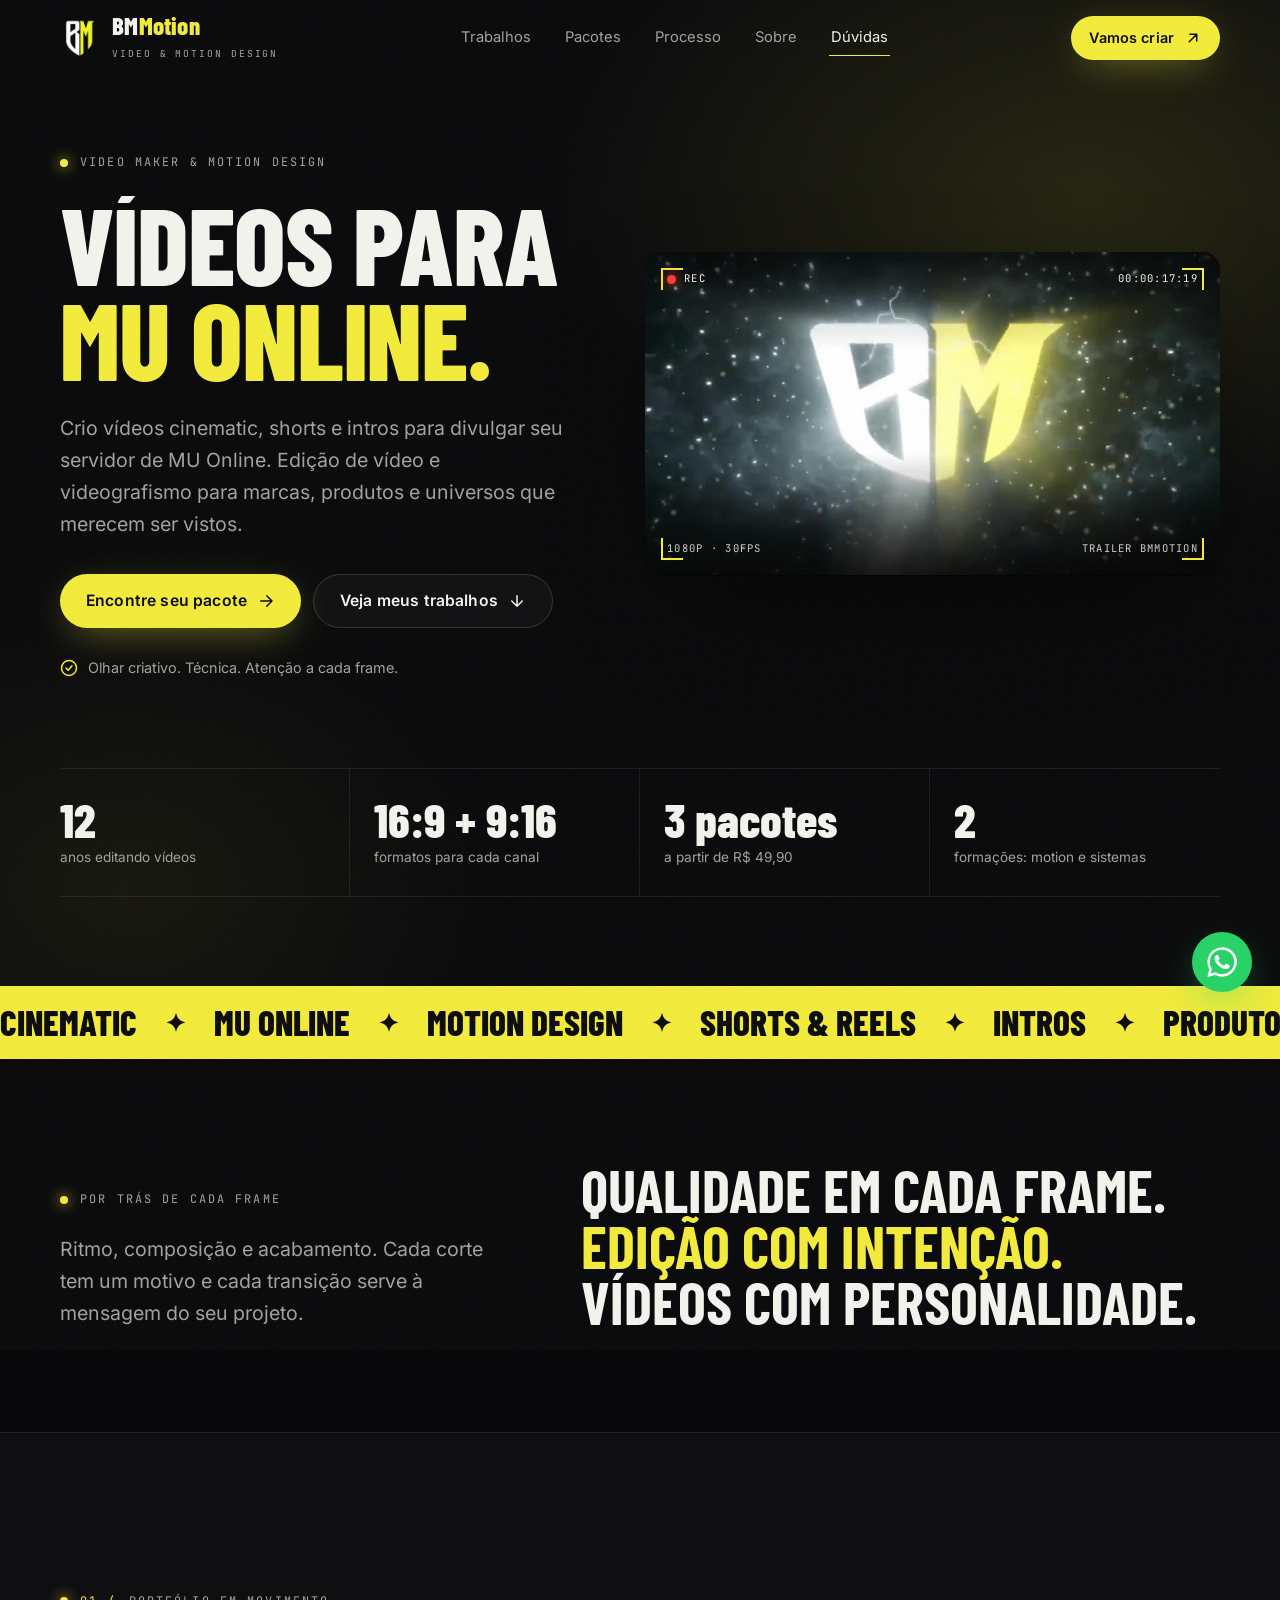
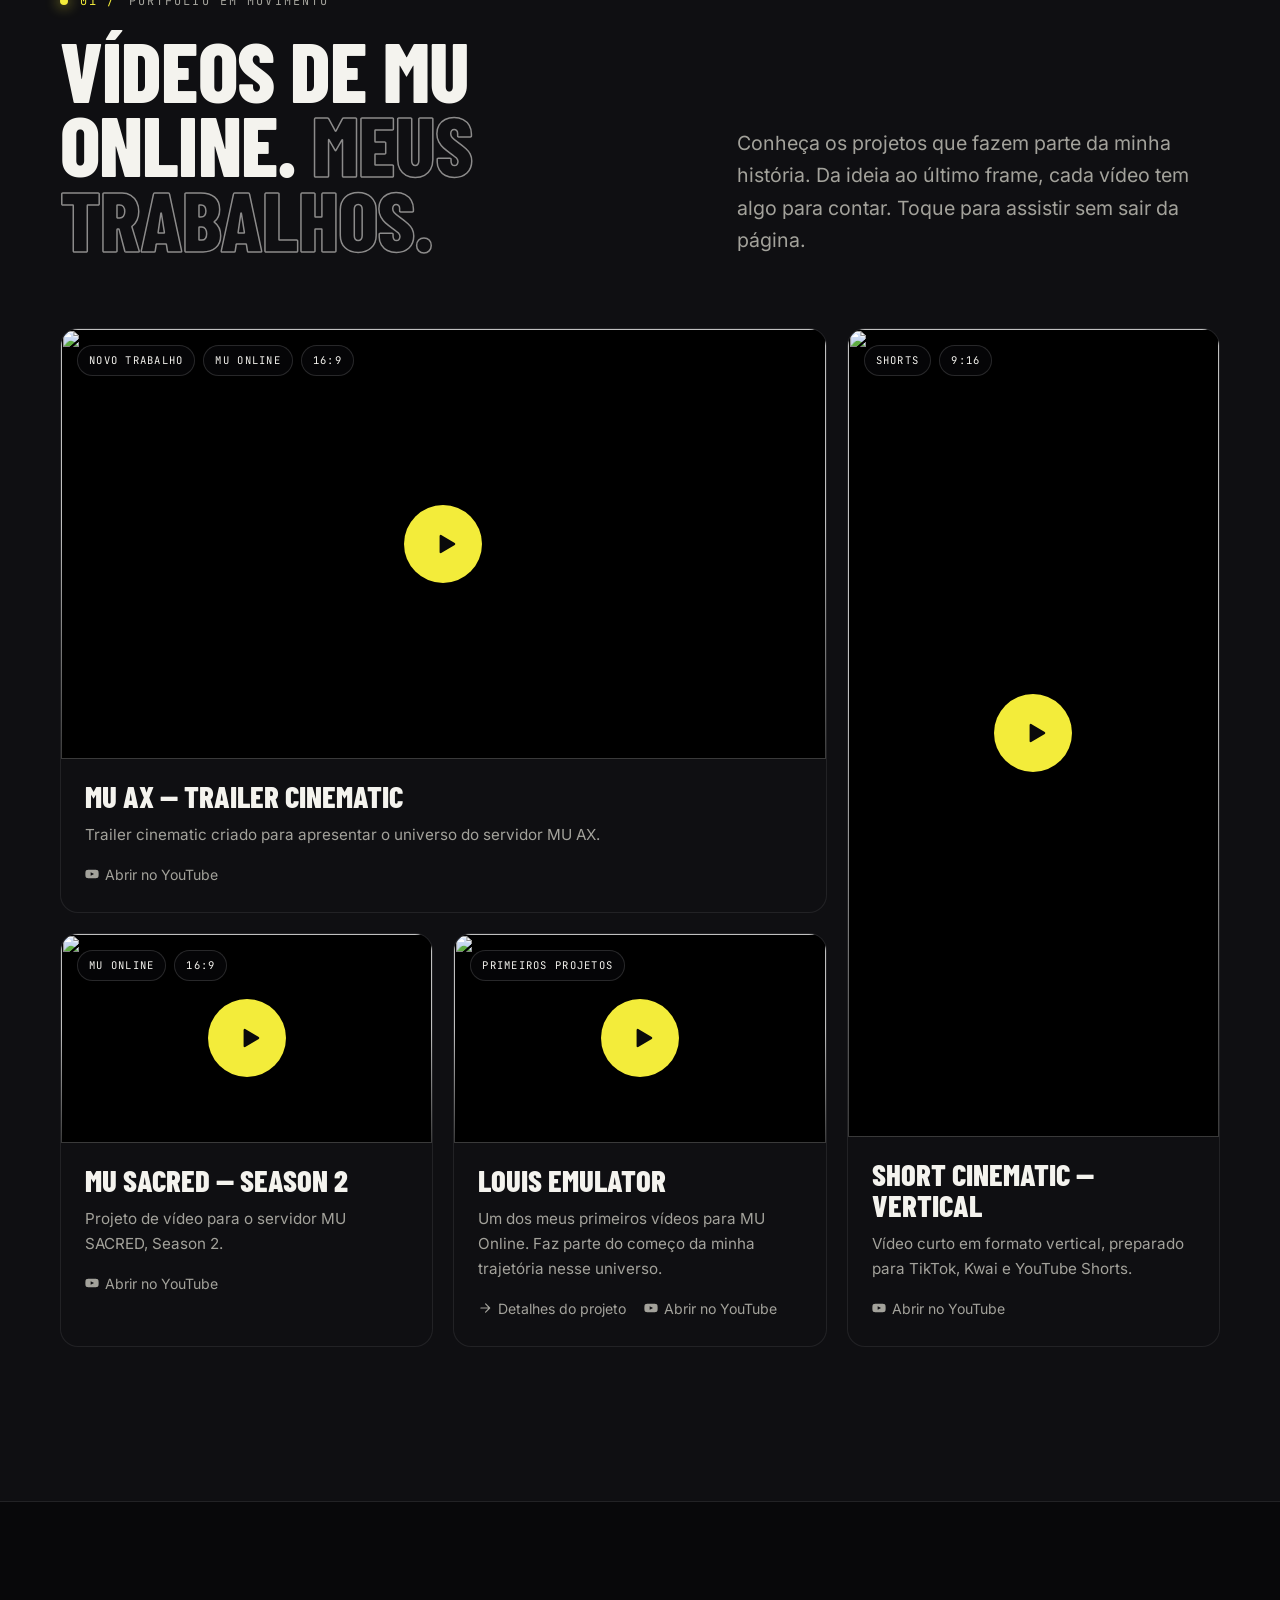
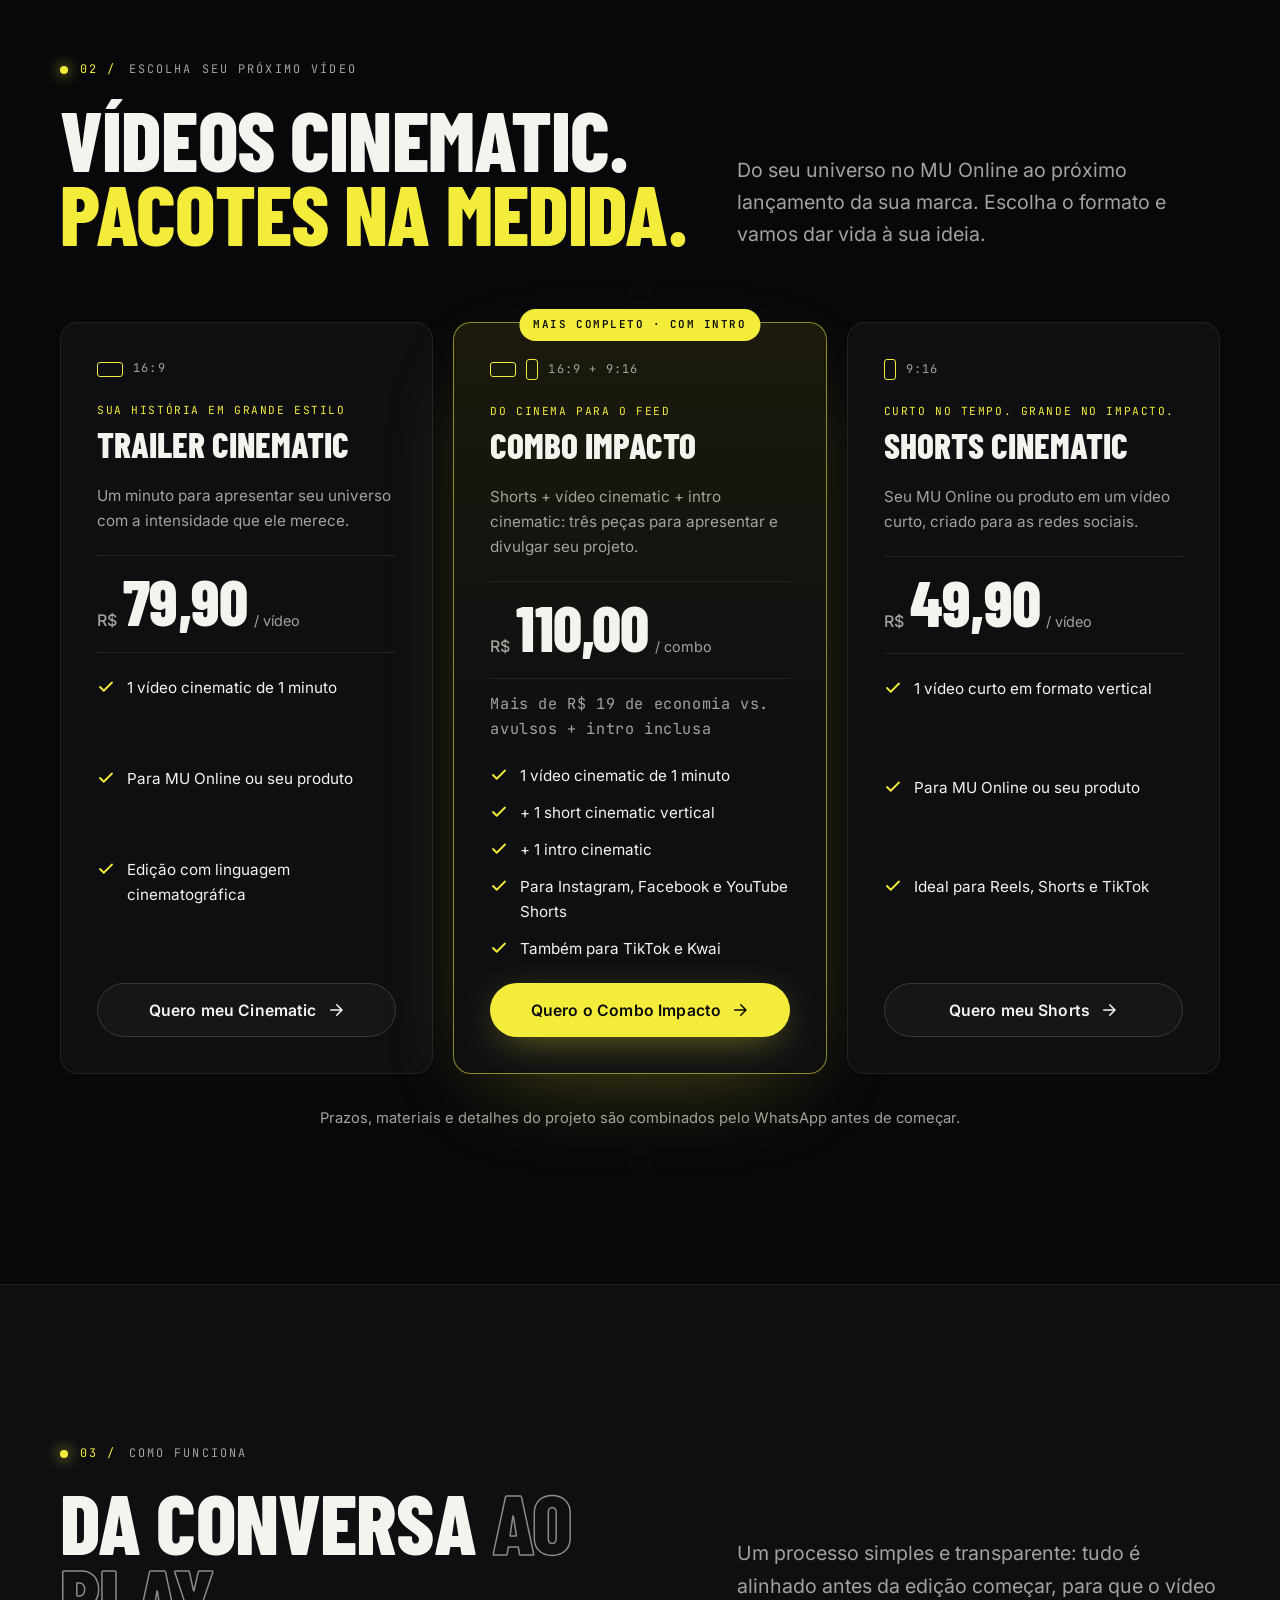
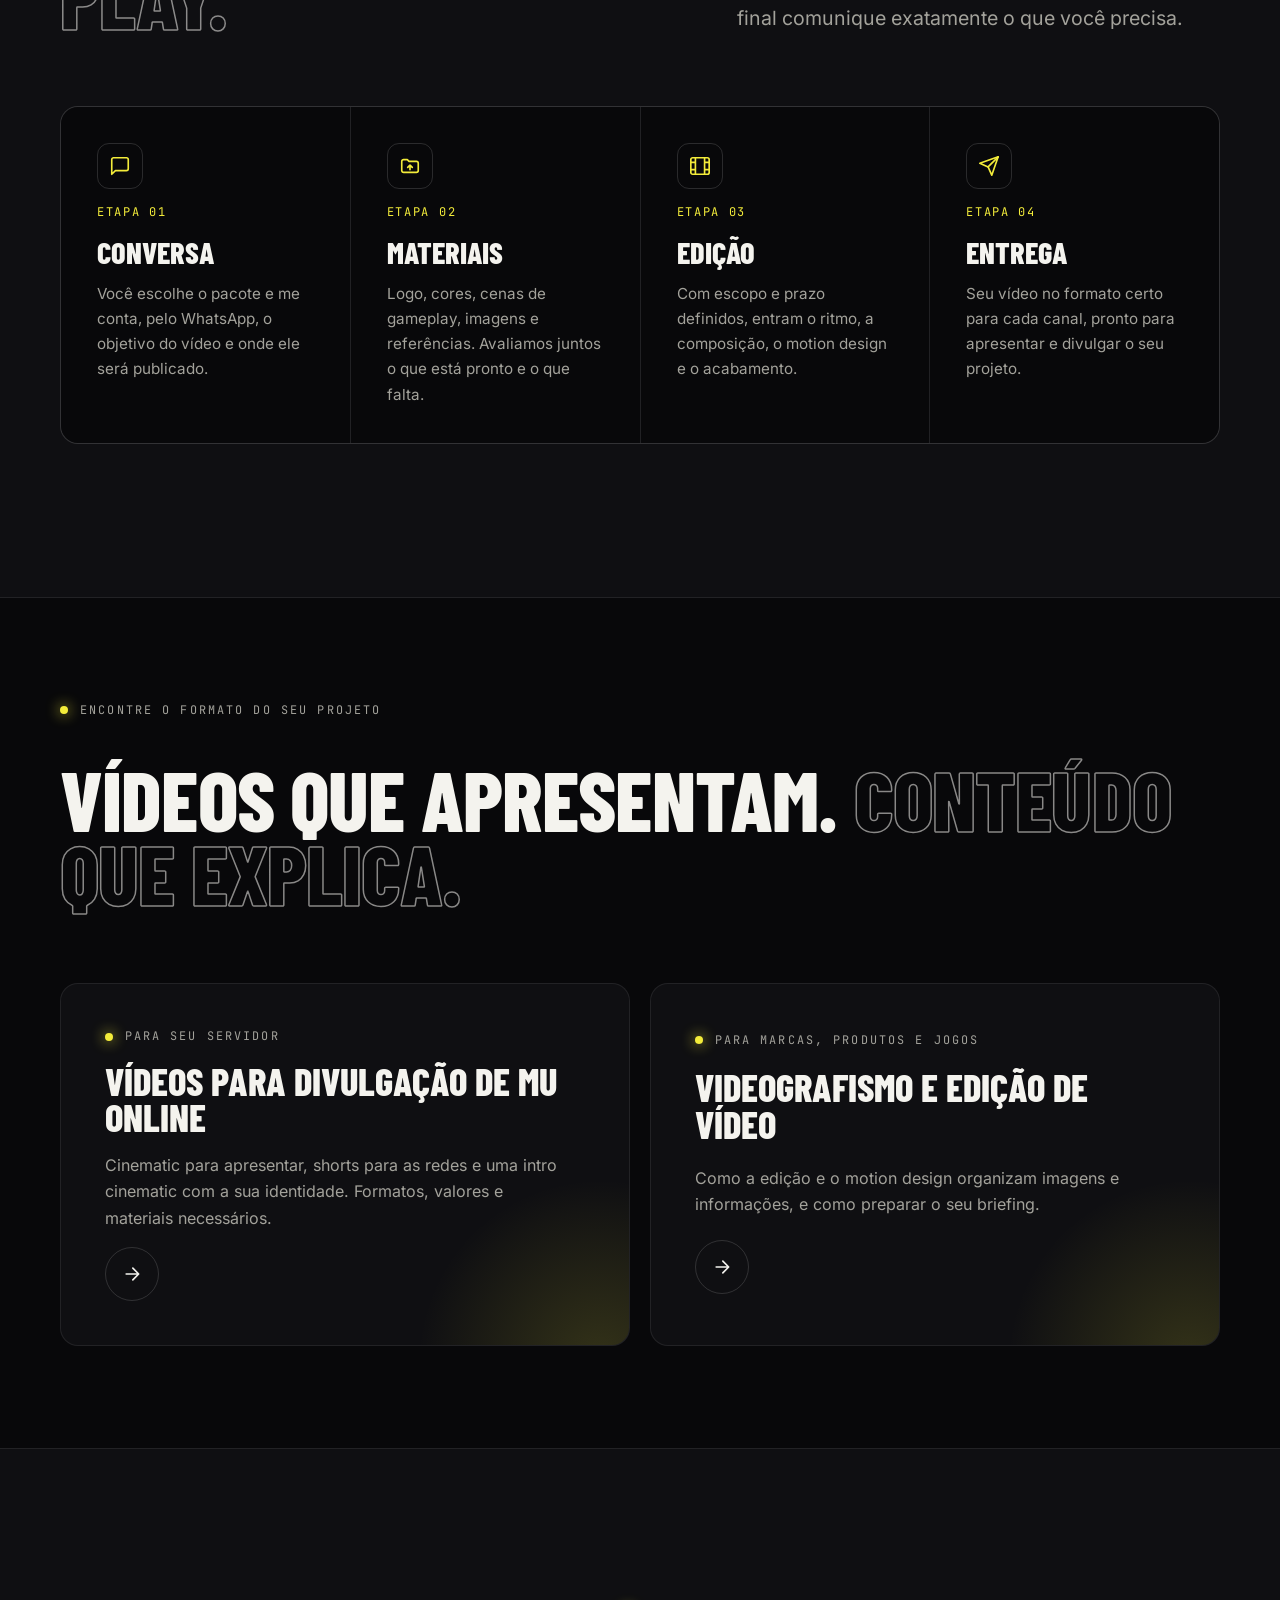
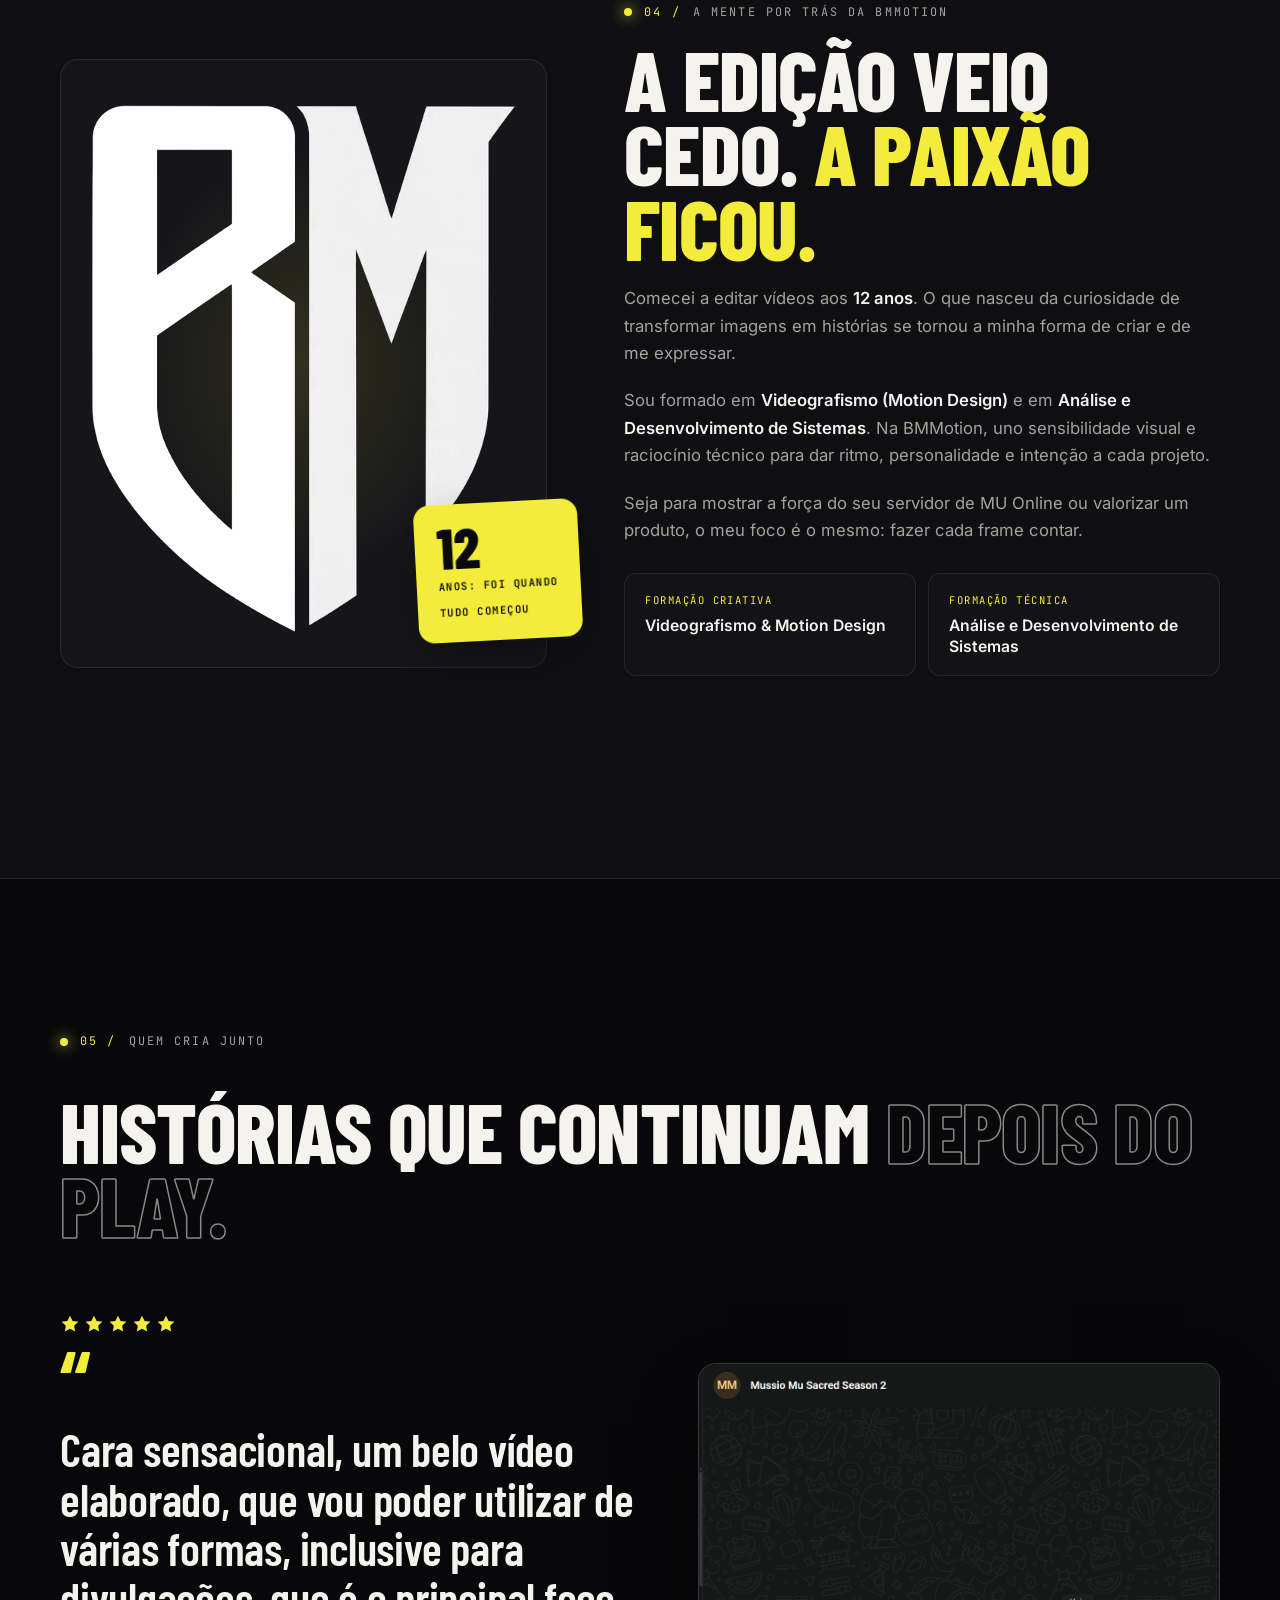
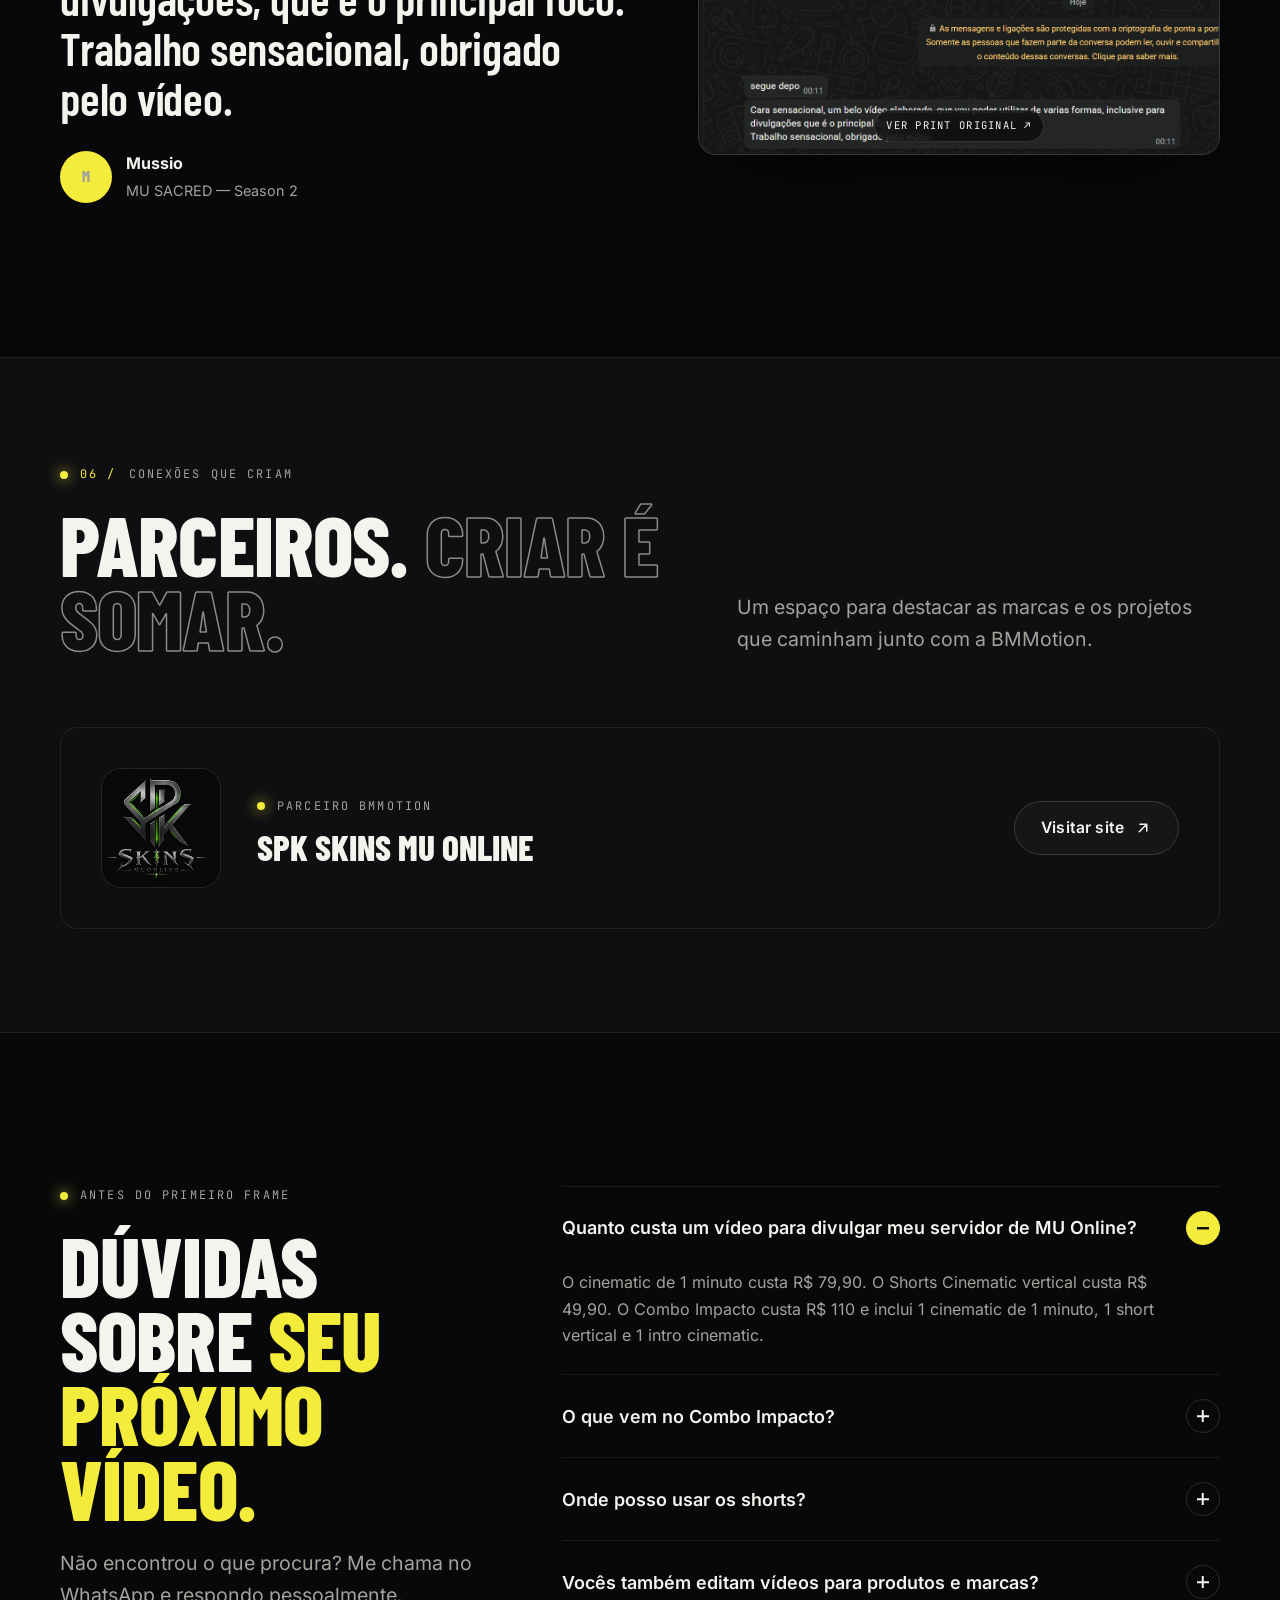
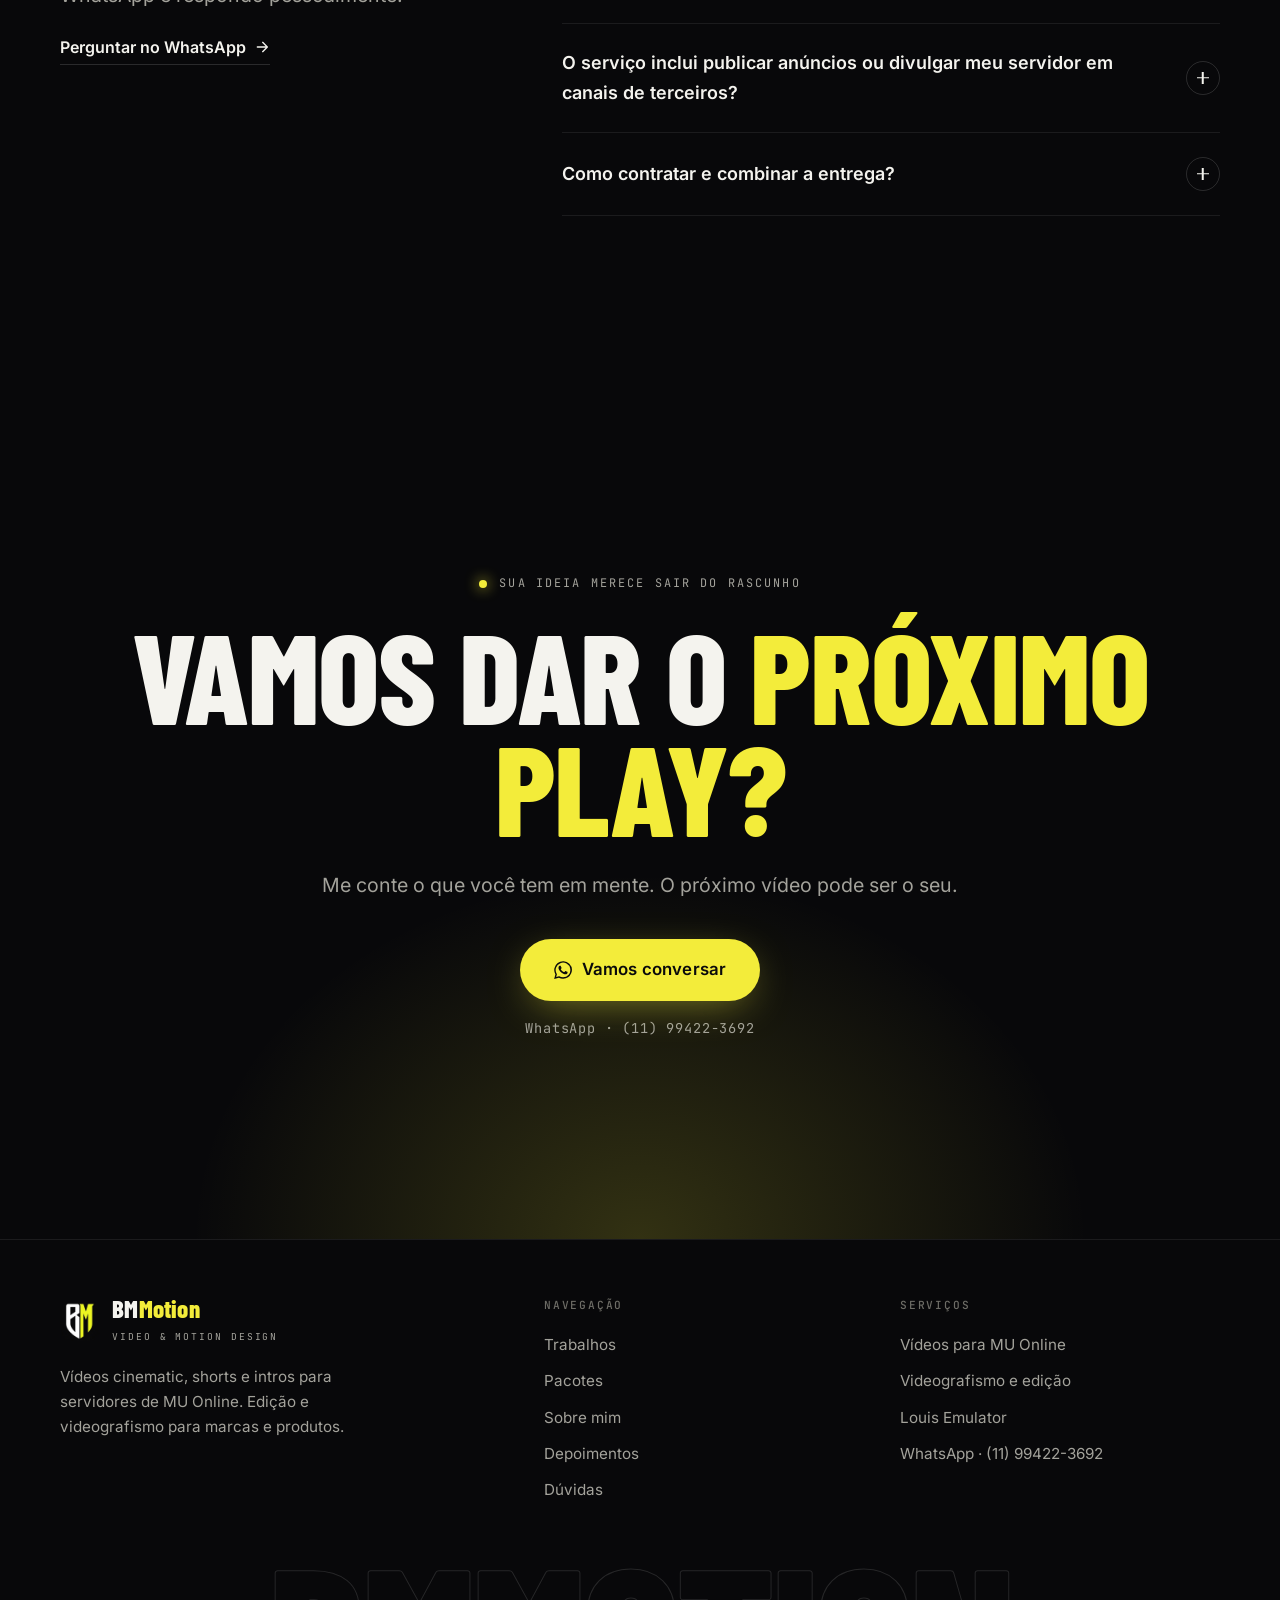
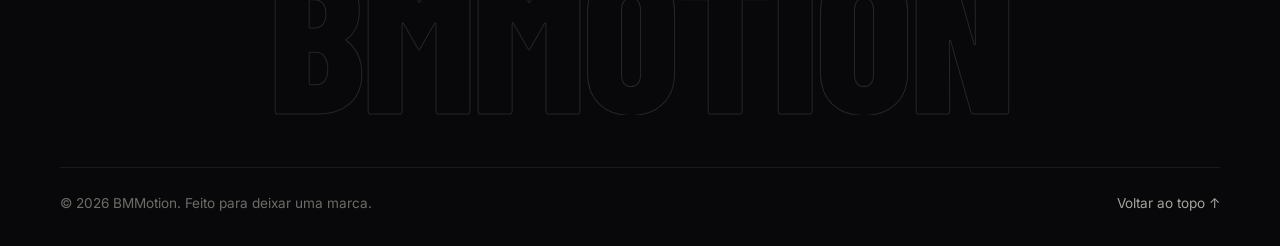
==== commit 040c4eb1: "Hero: trailer de apresentação no lugar da logo, com botão para assistir com som Co-Authored-By: Clau" ====
--- a/index.html
+++ b/index.html
@@ -27,7 +27,7 @@
 <link rel="preload" href="assets/fonts/inter-var.woff2" as="font" type="font/woff2" crossorigin>
 <link rel="stylesheet" href="assets/css/style.css">
 <script>document.documentElement.classList.remove('no-js');</script>
-<link rel="preload" href="logo-800.webp" as="image" fetchpriority="high">
+<link rel="preload" href="assets/video/hero-poster.jpg" as="image" fetchpriority="high">
 <script type="application/ld+json">{"@context": "https://schema.org", "@graph": [{"@type": "ProfessionalService", "name": "BMMotion", "url": "https://bmmotion.netlify.app", "image": "https://bmmotion.netlify.app/og-bmmotion.jpg", "description": "Vídeos cinematic, shorts e intros para servidores de MU Online. Edição de vídeo e videografismo para marcas e produtos.", "telephone": "+55 11 99422-3692", "areaServed": "BR", "priceRange": "R$ 49,90 – R$ 110,00", "makesOffer": [{"@type": "Offer", "name": "Trailer Cinematic", "price": "79.90", "priceCurrency": "BRL"}, {"@type": "Offer", "name": "Shorts Cinematic", "price": "49.90", "priceCurrency": "BRL"}, {"@type": "Offer", "name": "Combo Impacto", "price": "110.00", "priceCurrency": "BRL"}]}, {"@type": "FAQPage", "mainEntity": [{"@type": "Question", "name": "Quanto custa um vídeo para divulgar meu servidor de MU Online?", "acceptedAnswer": {"@type": "Answer", "text": "O cinematic de 1 minuto custa R$ 79,90. O Shorts Cinematic vertical custa R$ 49,90. O Combo Impacto custa R$ 110 e inclui 1 cinematic de 1 minuto, 1 short vertical e 1 intro cinematic."}}, {"@type": "Question", "name": "O que vem no Combo Impacto?", "acceptedAnswer": {"@type": "Answer", "text": "O combo de R$ 110 inclui 1 short vertical, 1 vídeo cinematic e 1 intro cinematic. Duração do short e da intro, estilo e materiais são combinados com você."}}, {"@type": "Question", "name": "Onde posso usar os shorts?", "acceptedAnswer": {"@type": "Answer", "text": "O formato vertical é pensado para Instagram, Facebook, YouTube Shorts, TikTok e Kwai. Antes da edição, conversamos sobre os canais em que você pretende publicar e a mensagem principal de cada peça."}}, {"@type": "Question", "name": "Vocês também editam vídeos para produtos e marcas?", "acceptedAnswer": {"@type": "Answer", "text": "Sim. Cinematic e Shorts Cinematic também podem apresentar produtos e marcas. Envie a identidade visual, os materiais disponíveis e uma referência do que deseja comunicar para conversarmos sobre seu projeto."}}, {"@type": "Question", "name": "O serviço inclui publicar anúncios ou divulgar meu servidor em canais de terceiros?", "acceptedAnswer": {"@type": "Answer", "text": "Os pacotes apresentados são de criação e edição dos vídeos. Veiculação de anúncios, compra de mídia e distribuição em canais de terceiros não estão incluídas na descrição desses pacotes."}}, {"@type": "Question", "name": "Como contratar e combinar a entrega?", "acceptedAnswer": {"@type": "Answer", "text": "Escolha um pacote e converse pelo WhatsApp (11) 99422-3692. Envie o objetivo, os materiais disponíveis e onde o vídeo será usado. Prazo, escopo e detalhes da entrega são definidos antes de começar."}}]}]}</script>
 </head>
 <body>
@@ -73,13 +73,16 @@
         <p class="hero__note reveal" style="--d:.4s"><svg viewBox="0 0 24 24" fill="none" stroke="currentColor" stroke-width="2" stroke-linecap="round" stroke-linejoin="round" aria-hidden="true"><circle cx="12" cy="12" r="10"/><path d="m8 12 3 3 5-6"/></svg> Olhar criativo. Técnica. Atenção a cada frame.</p>
       </div>
       <div class="reveal" style="--d:.25s">
-        <figure class="viewfinder viewfinder--logo">
-          <img src="logo-800.webp" srcset="logo-480.webp 480w, logo-800.webp 800w" sizes="(min-width:1024px) 40vw, 92vw" alt="Logo BMMotion" width="800" height="800" fetchpriority="high">
+        <figure class="viewfinder viewfinder--video">
+          <video class="vf-video" autoplay muted loop playsinline preload="auto" poster="assets/video/hero-poster.jpg" aria-label="Trailer de apresentação BMMotion (sem som)">
+            <source src="assets/video/hero-loop.mp4" type="video/mp4">
+          </video>
           <span class="vf-corner tl"></span><span class="vf-corner tr"></span><span class="vf-corner bl"></span><span class="vf-corner br"></span>
           <div class="vf-hud top"><span class="rec">REC</span><span data-timecode>00:00:12:00</span></div>
-          <span class="vf-center" aria-hidden="true"></span>
-          <figcaption class="vf-caption">Um olhar.<br><span class="accent">Infinitas histórias.</span></figcaption>
-          <div class="vf-hud bottom"><span>4K · 24FPS</span><span>ISO 800</span></div>
+          <button class="vf-play" type="button" data-trailer="assets/video/trailer-720.mp4" data-poster="assets/video/trailer-poster.jpg">
+            <span class="vf-play__icon"><svg viewBox="0 0 24 24" fill="currentColor" aria-hidden="true"><path d="M7 4.5v15a1 1 0 0 0 1.5.86l12.5-7.5a1 1 0 0 0 0-1.72L8.5 3.64A1 1 0 0 0 7 4.5Z"/></svg></span><span>Assistir com som</span>
+          </button>
+          <div class="vf-hud bottom"><span>1080P · 30FPS</span><span>TRAILER BMMOTION</span></div>
         </figure>
       </div>
     </div>
--- a/assets/css/style.css
+++ b/assets/css/style.css
@@ -102,6 +102,7 @@
   letter-spacing: -0.01em;
 }
 .h1 { font-size: clamp(3.4rem, 9vw, 8.2rem); }
+.hero .h1 { font-size: clamp(3.4rem, 8.4vw, 6.9rem); }
 .h2 { font-size: clamp(2.6rem, 6.6vw, 5.6rem); }
 .h3 { font-size: clamp(1.7rem, 3vw, 2.4rem); line-height: 0.95; }
 .accent { color: var(--accent); }
@@ -220,7 +221,7 @@
     radial-gradient(40% 40% at 10% 90%, rgba(243, 236, 58, 0.06), transparent 70%);
 }
 .hero__grid { display: grid; gap: clamp(40px, 6vw, 72px); align-items: center; }
-@media (min-width: 1024px) { .hero__grid { grid-template-columns: 1.25fr 1fr; } }
+@media (min-width: 1024px) { .hero__grid { grid-template-columns: 1fr 1.12fr; } }
 .hero__title { margin: 22px 0 26px; }
 .hero__title .line { display: block; overflow: hidden; }
 .hero__title .line > span { display: inline-block; }
@@ -260,6 +261,22 @@
 .about__photo--logo { background: #000; border: 1px solid var(--line); display: grid; place-items: center; aspect-ratio: 1 / 1; position: relative; }
 .about__photo--logo::before { content: ""; position: absolute; inset: 0; background: radial-gradient(50% 50% at 50% 50%, rgba(243,236,58,.12), transparent 70%); }
 .about__photo--logo img, .about__media:hover .about__photo--logo img { position: relative; width: 72%; height: auto; object-fit: contain; filter: none; mix-blend-mode: lighten; }
+
+/* Video viewfinder */
+.viewfinder--video { aspect-ratio: 16 / 9; background: #000; }
+.viewfinder--video::before { background: linear-gradient(180deg, rgba(0,0,0,.35), transparent 22%, transparent 70%, rgba(0,0,0,.6)); pointer-events: none; }
+.vf-video { position: absolute; inset: 0; width: 100%; height: 100%; object-fit: cover; }
+.viewfinder--video .vf-corner { width: 22px; height: 22px; }
+.viewfinder--video .vf-hud { left: 22px; right: 22px; font-size: .66rem; }
+.viewfinder--video .vf-hud.top { top: 18px; }
+.viewfinder--video .vf-hud.bottom { bottom: 18px; }
+.vf-play { position: absolute; z-index: 3; left: 50%; top: 50%; transform: translate(-50%, -50%); display: inline-flex; align-items: center; gap: 12px; padding: 10px 20px 10px 10px; border-radius: 999px; background: rgba(8,8,10,.55); border: 1px solid rgba(255,255,255,.22); backdrop-filter: blur(10px); -webkit-backdrop-filter: blur(10px); font-weight: 600; font-size: .95rem; white-space: nowrap; opacity: 0; transition: opacity .35s, transform .45s var(--ease), background .3s; }
+.vf-play__icon { width: 44px; height: 44px; border-radius: 50%; background: var(--accent); color: var(--accent-ink); display: grid; place-items: center; }
+.vf-play__icon svg { width: 18px; height: 18px; margin-left: 3px; }
+.viewfinder--video:hover .vf-play, .vf-play:focus-visible { opacity: 1; }
+.vf-play:hover { background: rgba(8,8,10,.75); transform: translate(-50%, -50%) scale(1.04); }
+@media (hover: none) { .vf-play { opacity: 1; top: auto; bottom: 46px; transform: translateX(-50%); padding: 6px 14px 6px 6px; font-size: .85rem; } .vf-play__icon { width: 34px; height: 34px; } .vf-play:hover { transform: translateX(-50%); } }
+.modal__video { position: absolute; inset: 0; width: 100%; height: 100%; background: #000; }
 
 /* Stats under hero */
 .stats { display: grid; grid-template-columns: repeat(2, 1fr); border-top: 1px solid var(--line); margin-top: clamp(48px, 7vw, 88px); }
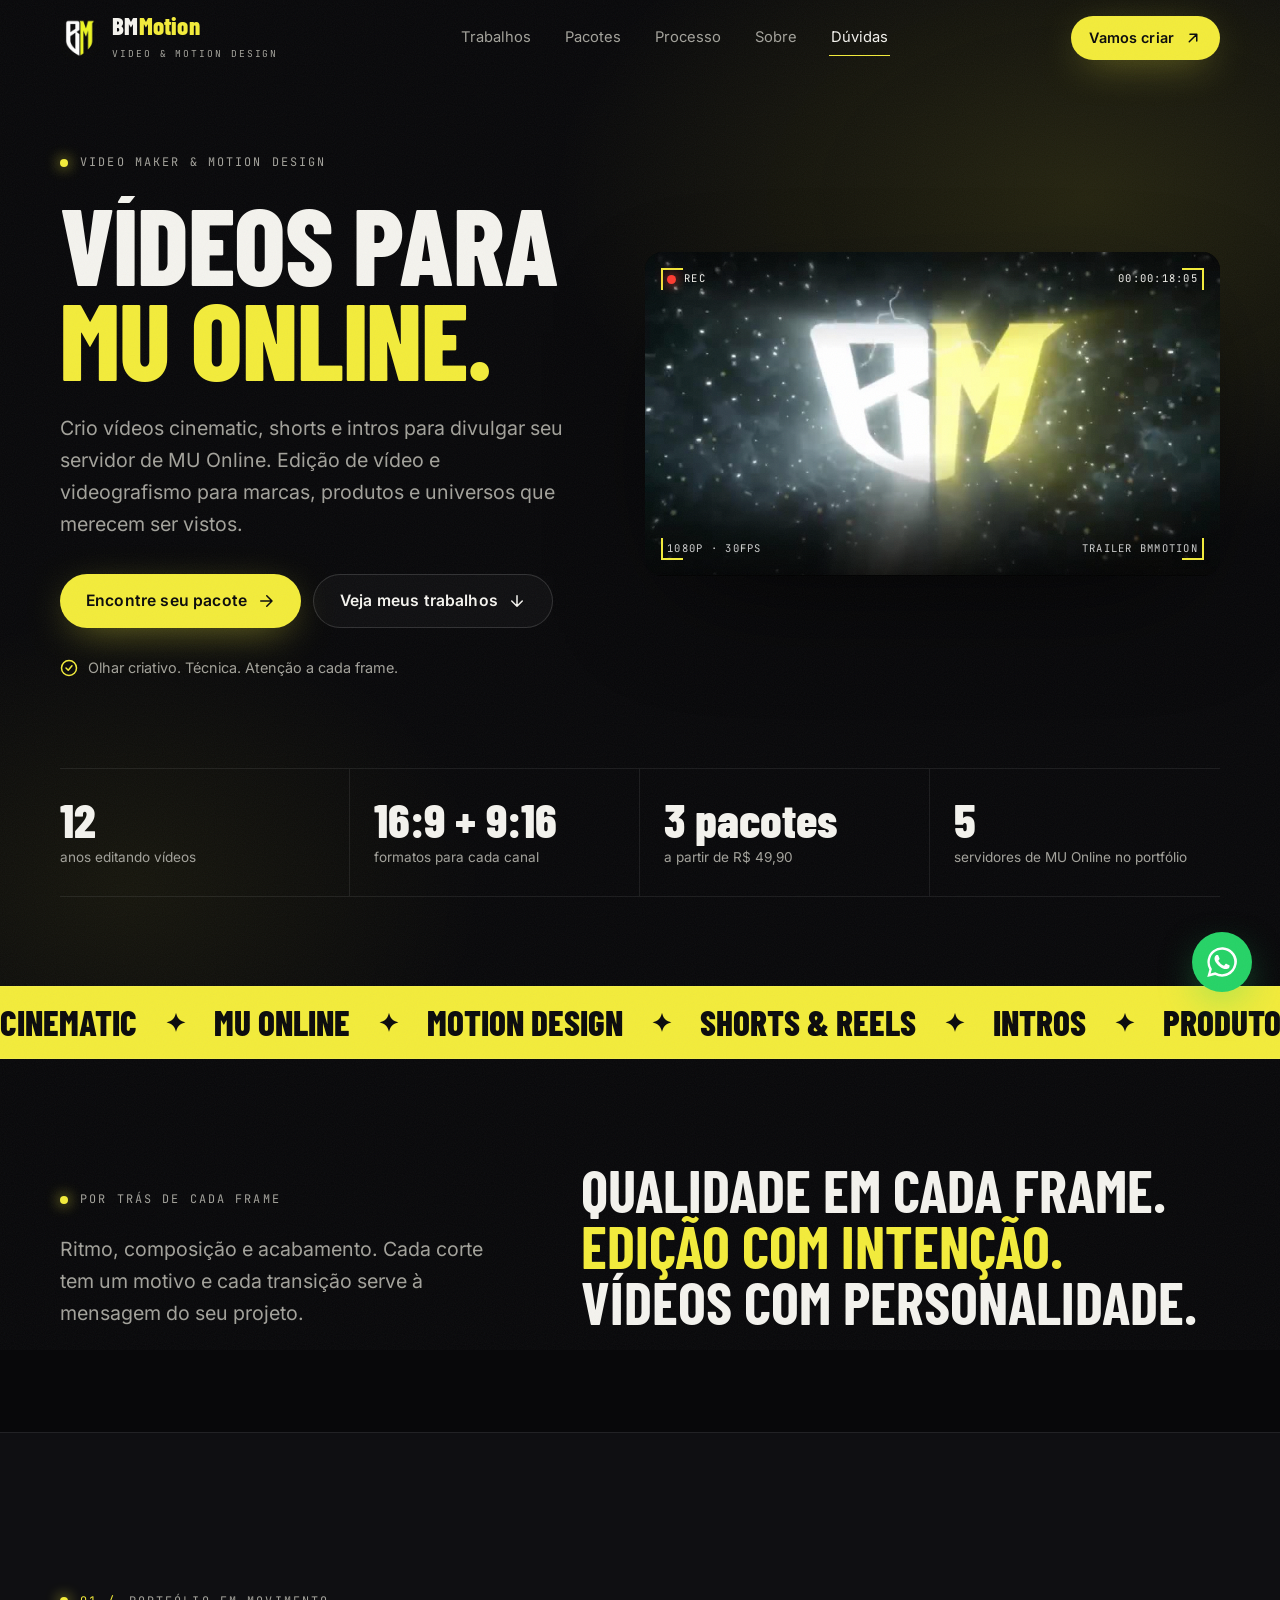
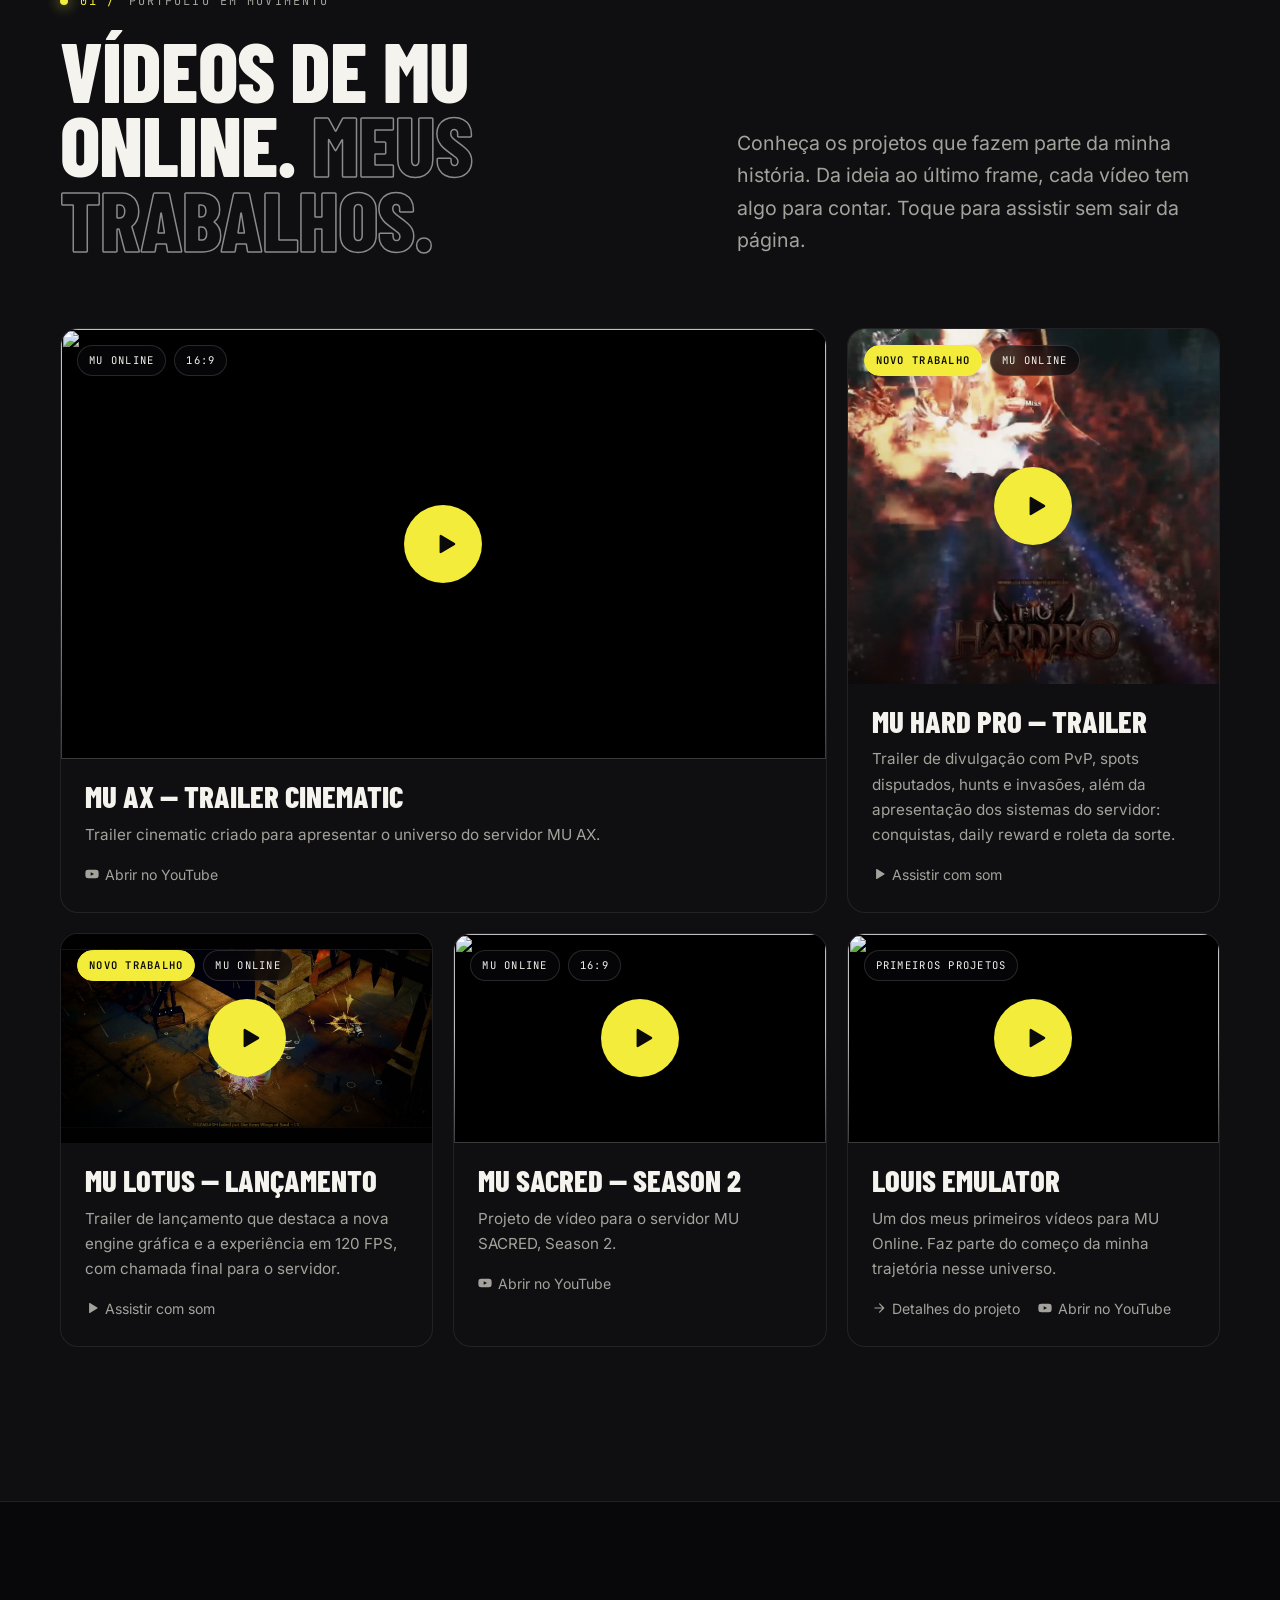
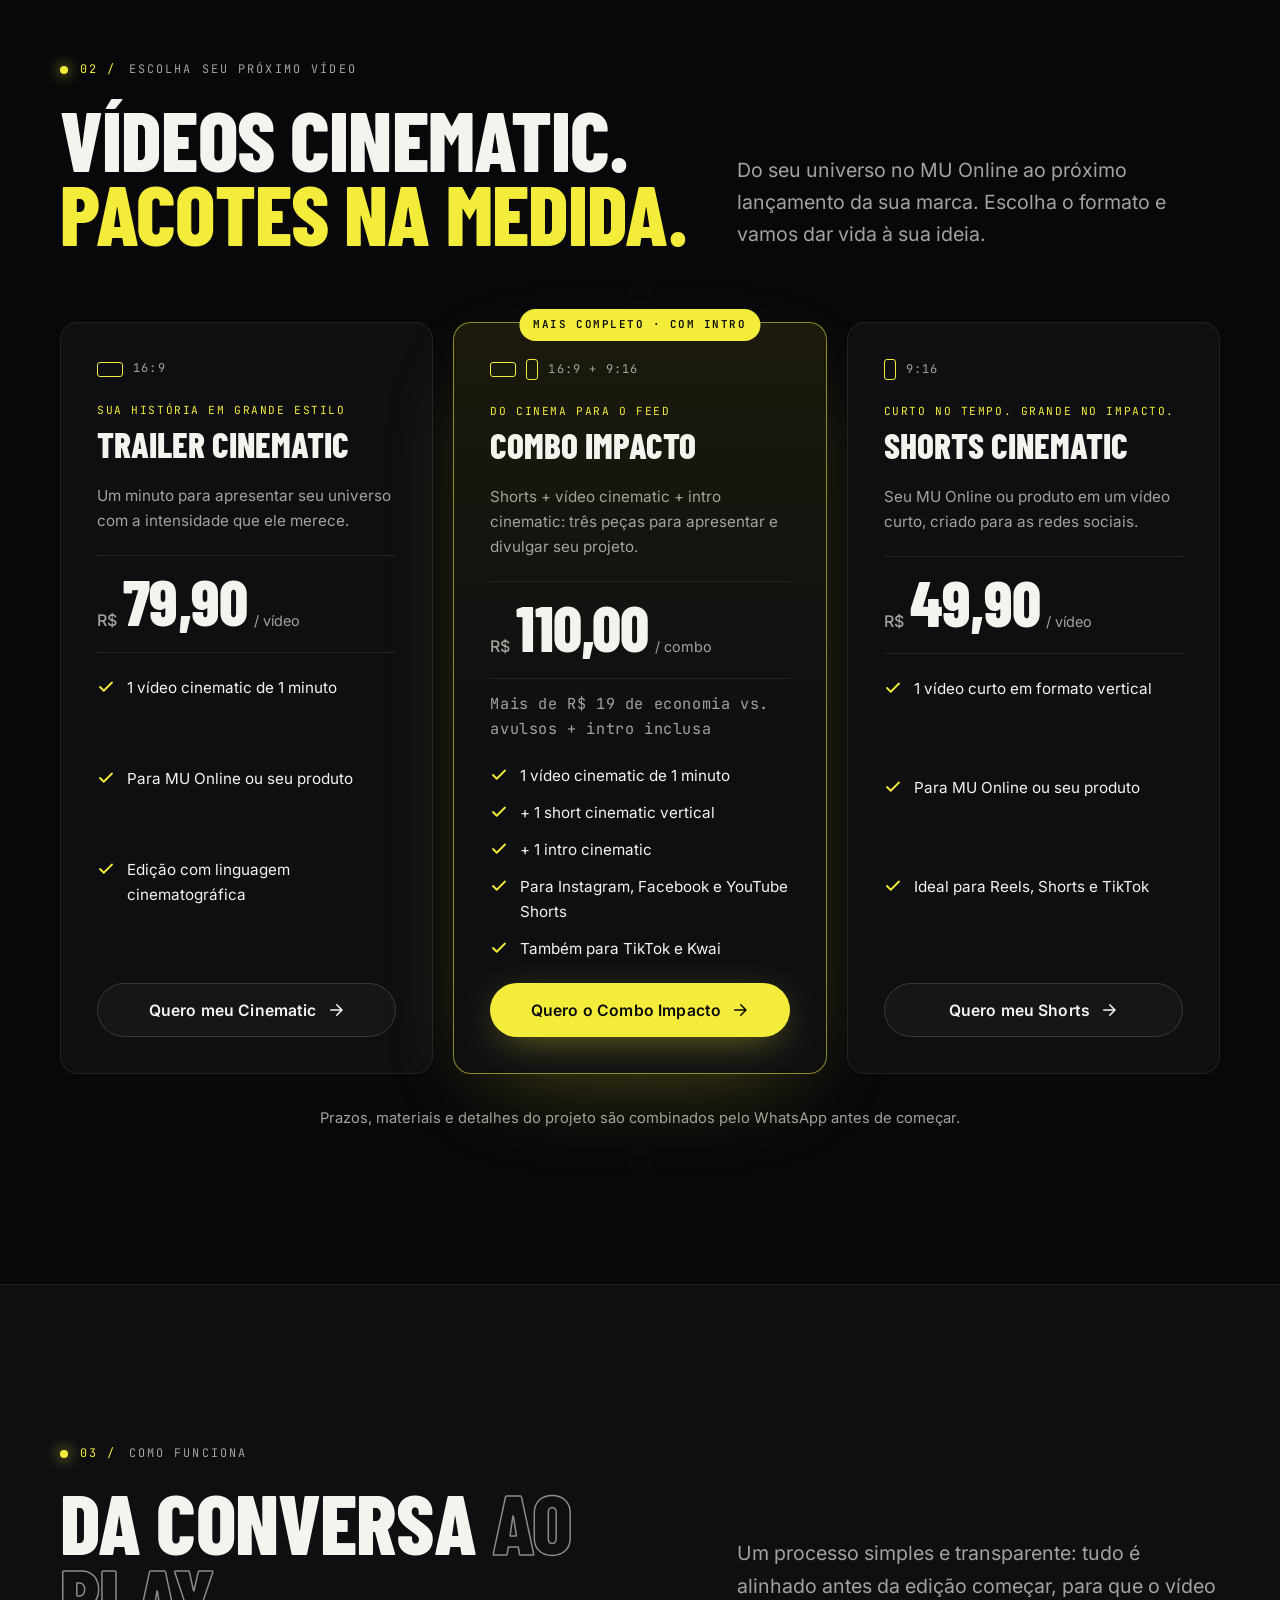
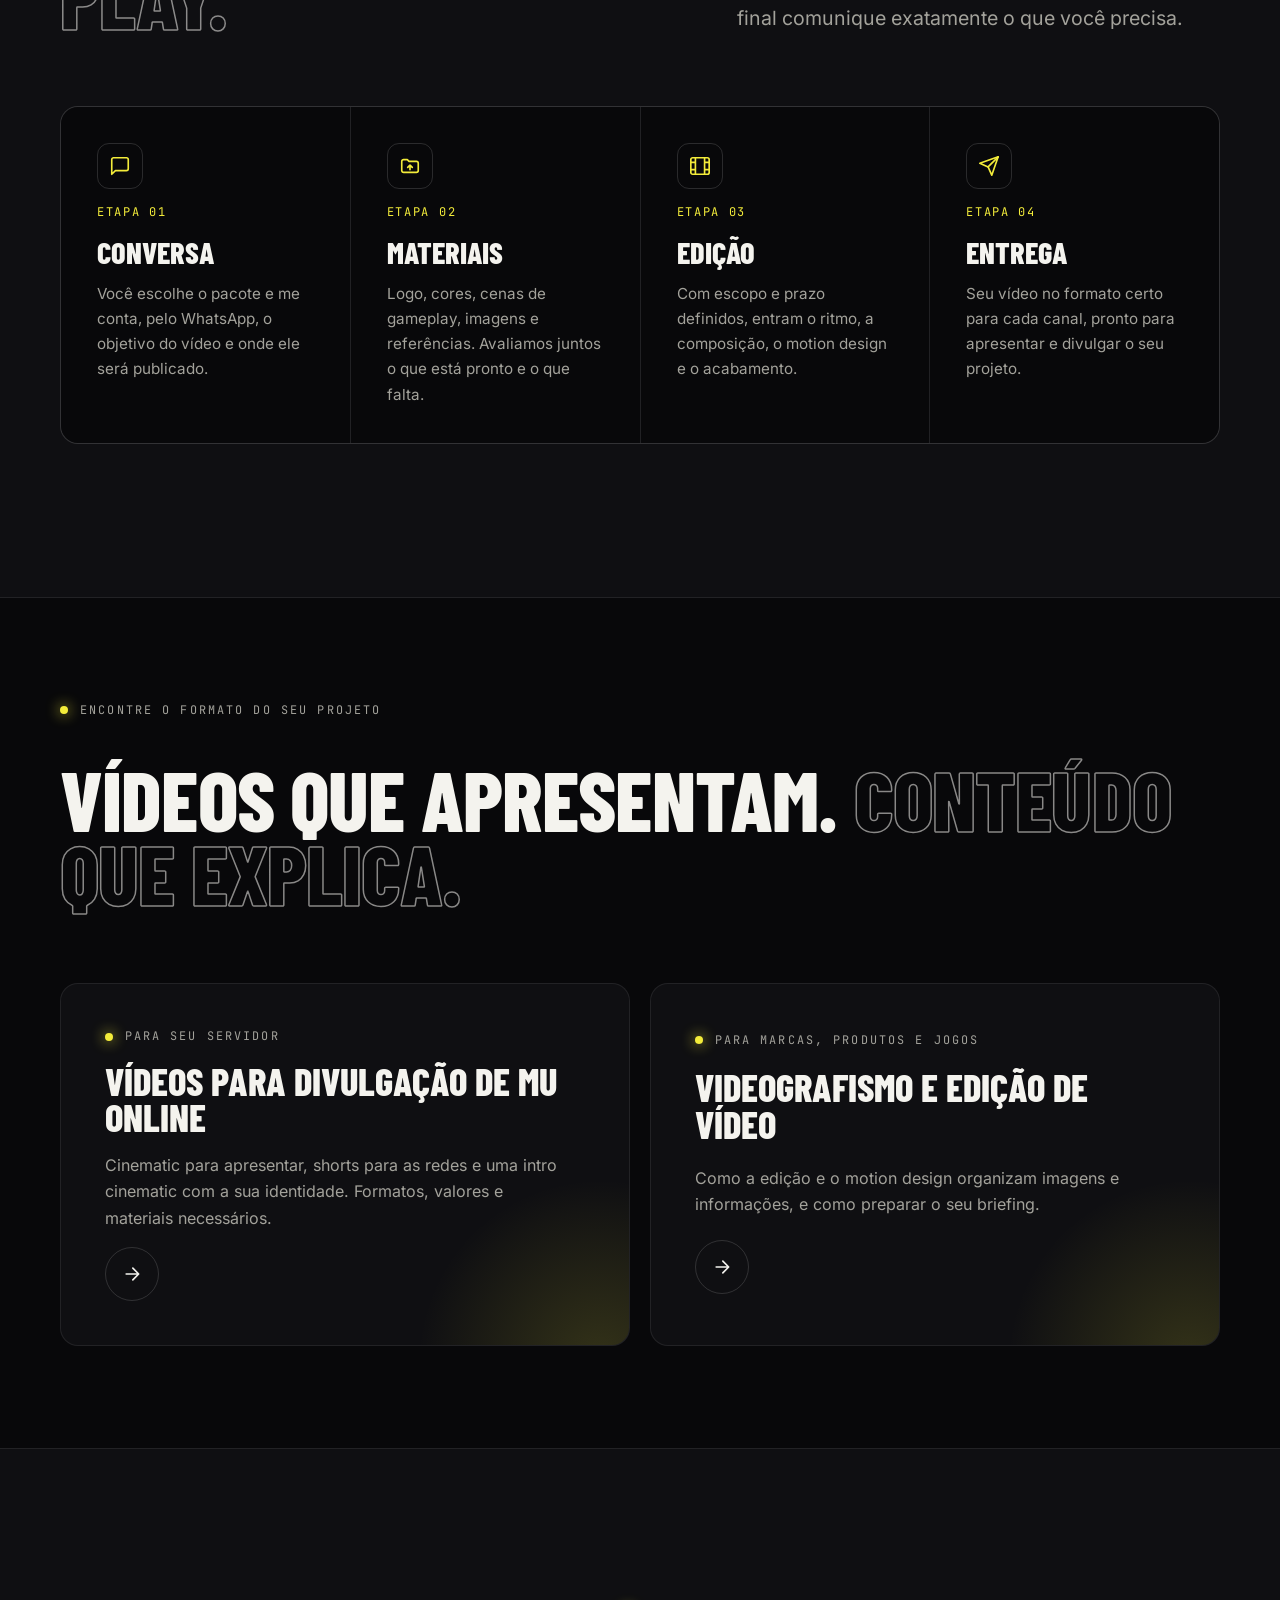
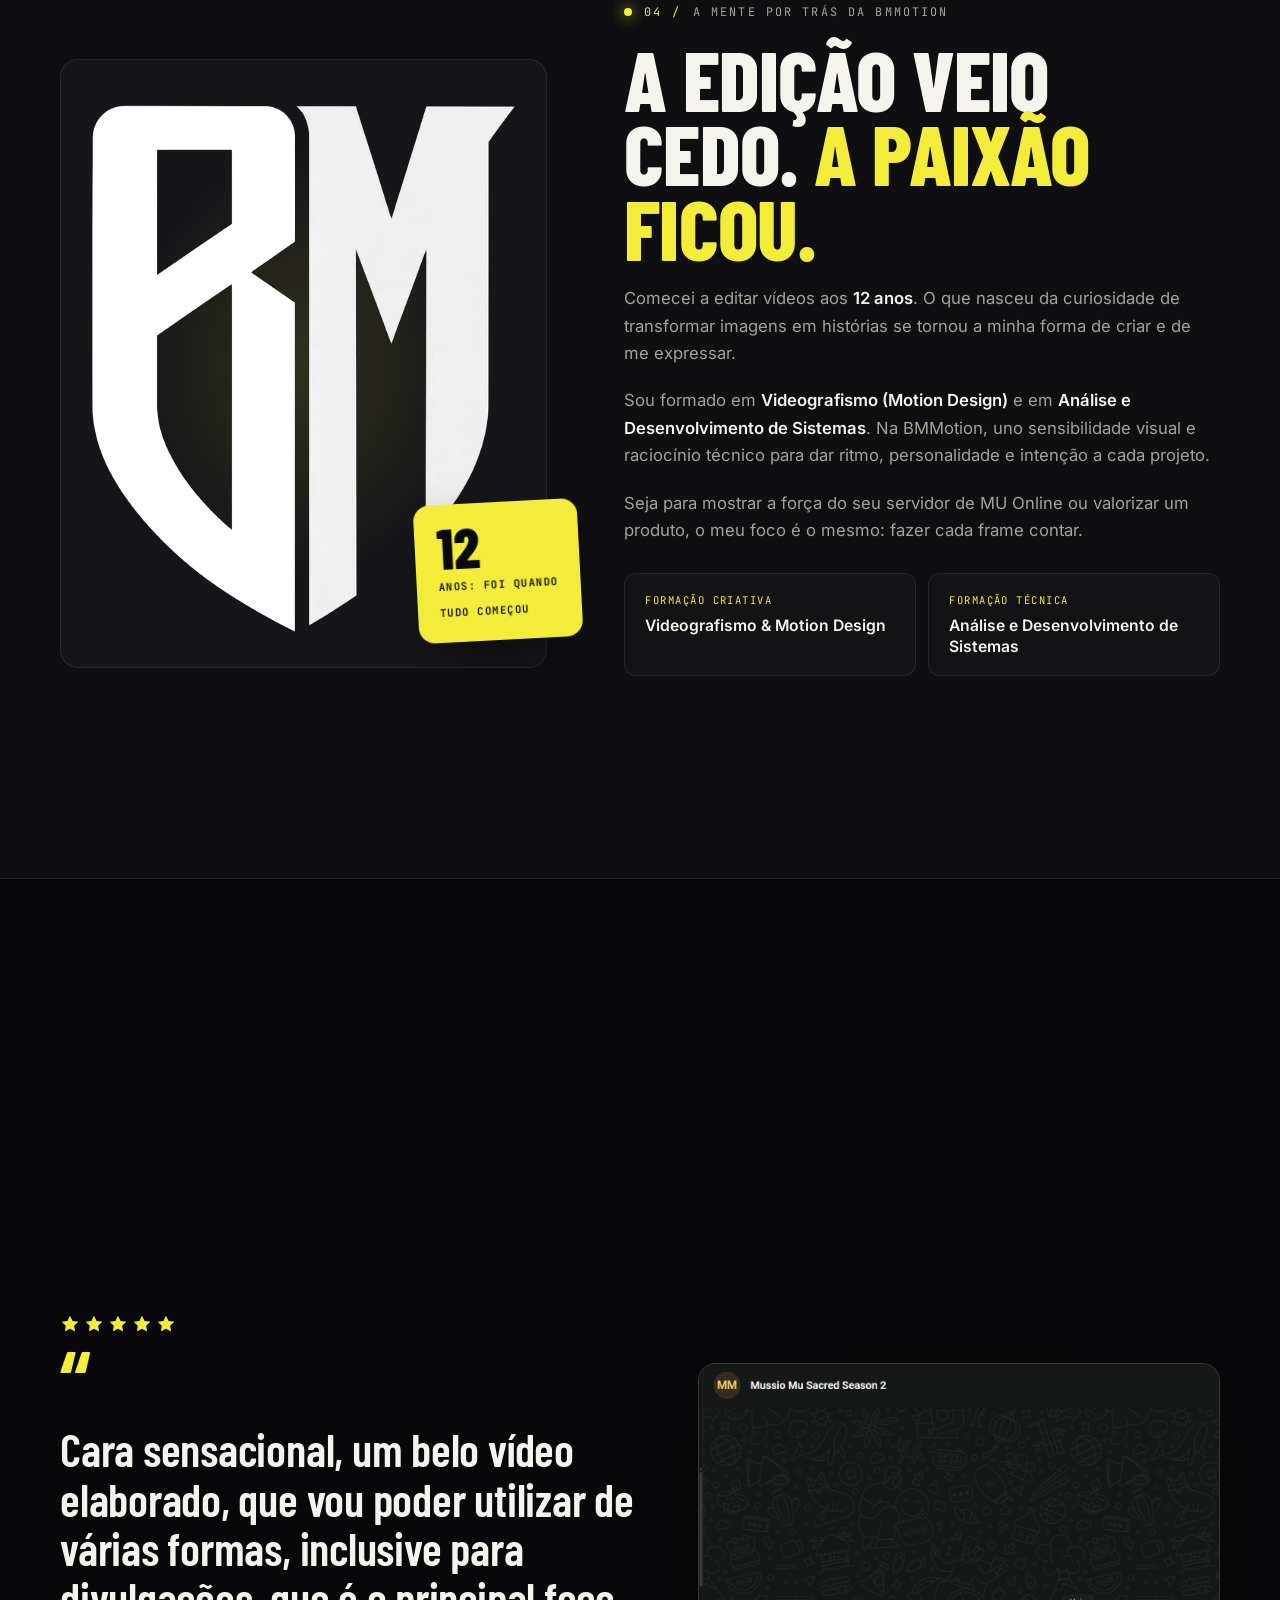
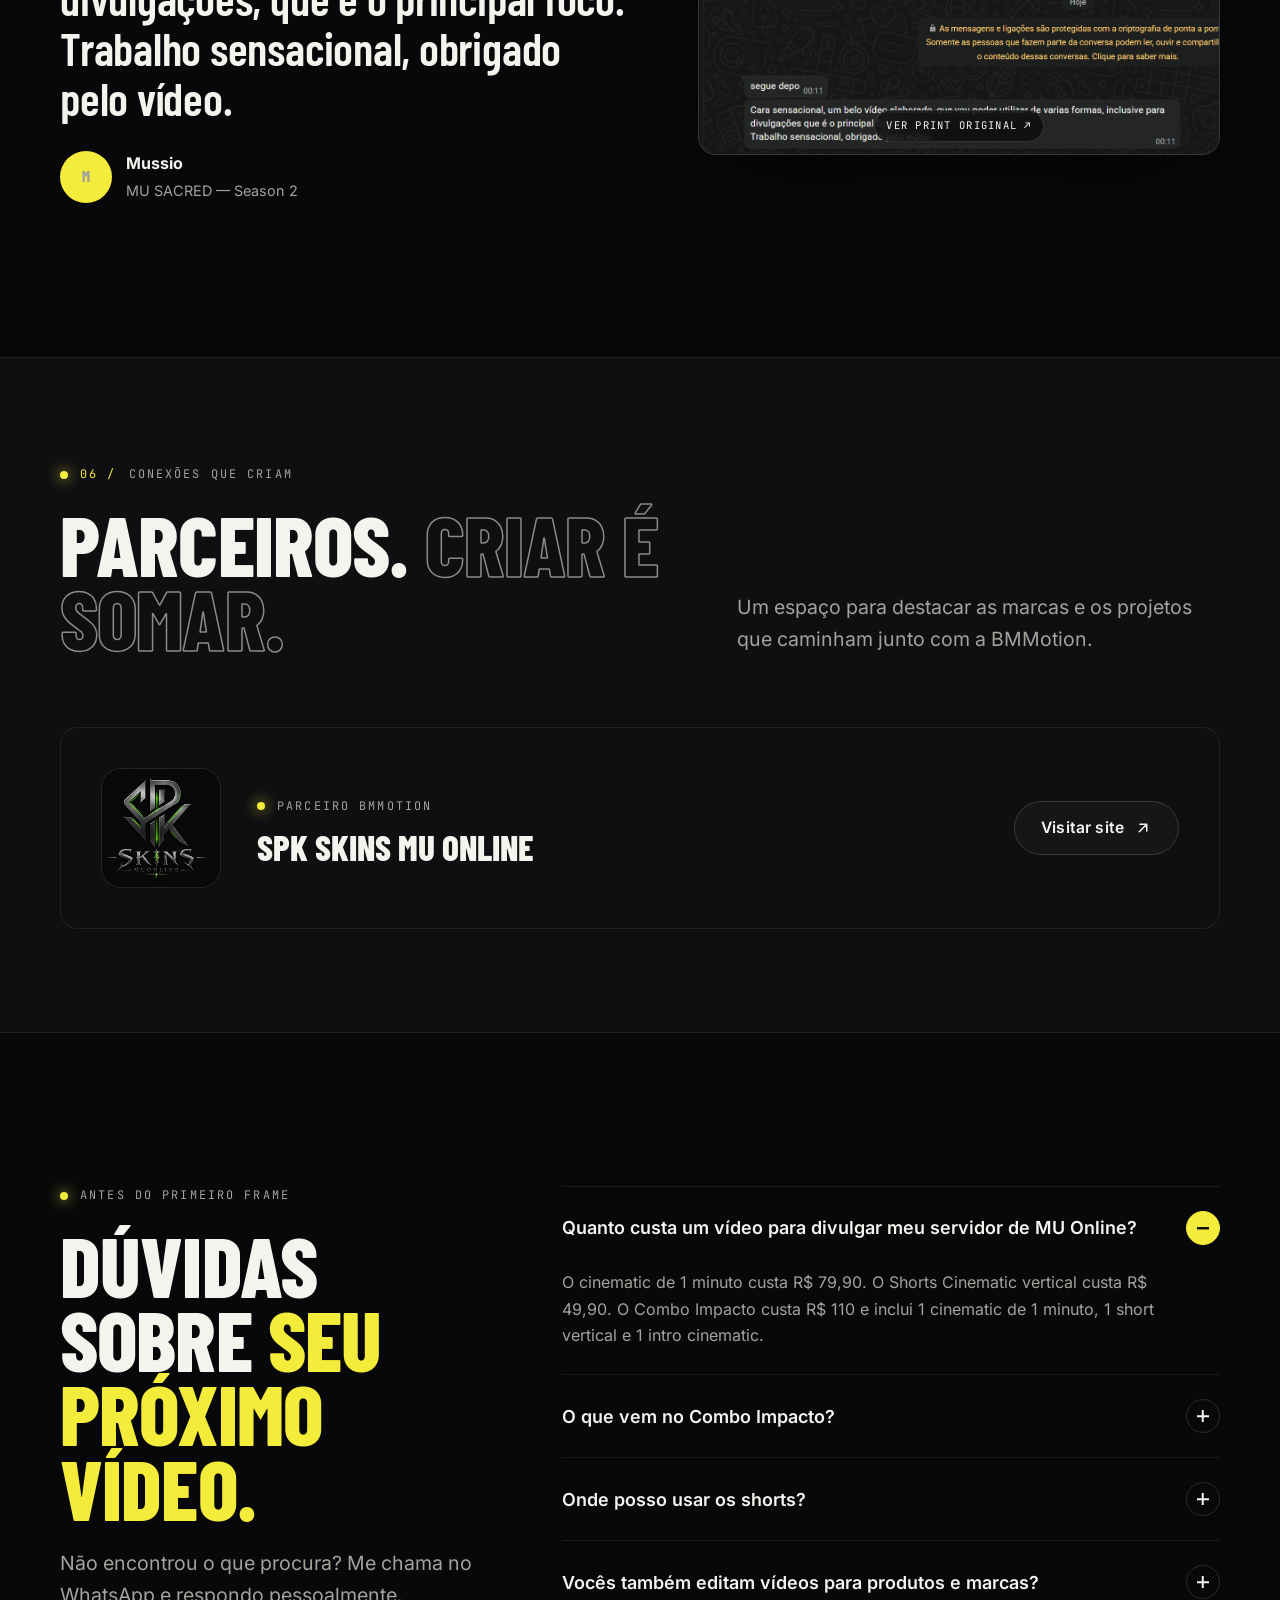
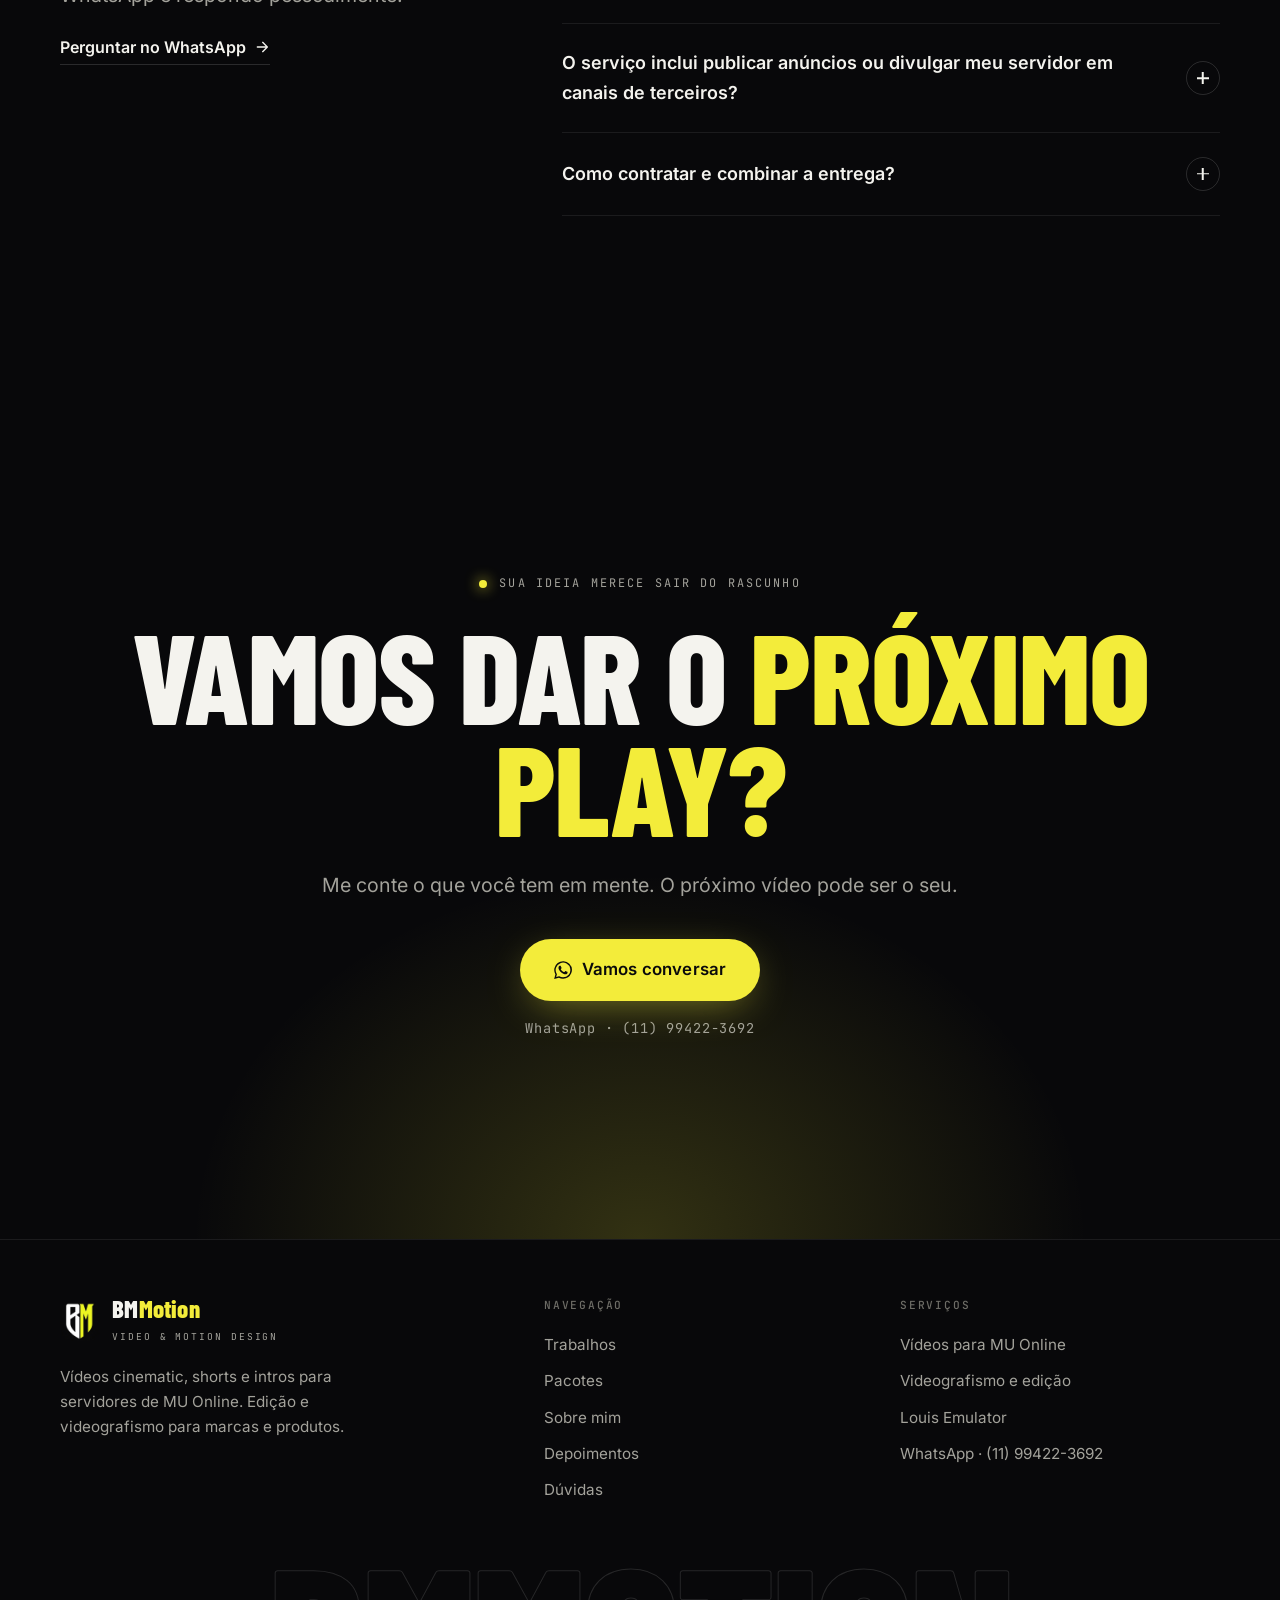
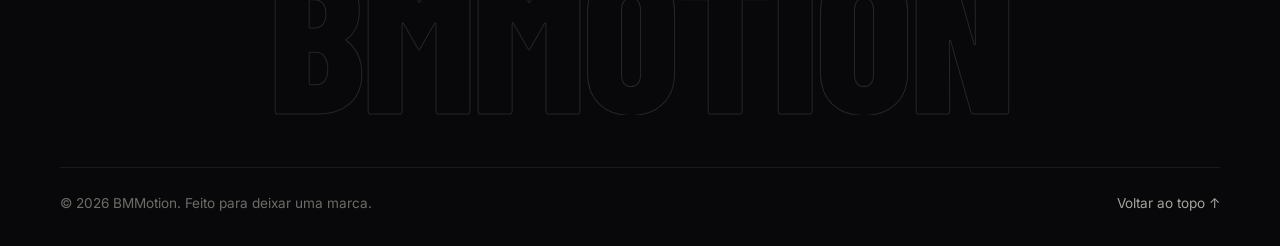
==== commit e83d353c: "Portfólio: MU HARD PRO e MU LOTUS, remove short vertical; trailer abre com som; cache-busting de CSS" ====
--- a/index.html
+++ b/index.html
@@ -25,7 +25,7 @@
 <link rel="manifest" href="site.webmanifest">
 <link rel="preload" href="assets/fonts/barlow-condensed-800.woff2" as="font" type="font/woff2" crossorigin>
 <link rel="preload" href="assets/fonts/inter-var.woff2" as="font" type="font/woff2" crossorigin>
-<link rel="stylesheet" href="assets/css/style.css">
+<link rel="stylesheet" href="assets/css/style.css?v=fe658ec3">
 <script>document.documentElement.classList.remove('no-js');</script>
 <link rel="preload" href="assets/video/hero-poster.jpg" as="image" fetchpriority="high">
 <script type="application/ld+json">{"@context": "https://schema.org", "@graph": [{"@type": "ProfessionalService", "name": "BMMotion", "url": "https://bmmotion.netlify.app", "image": "https://bmmotion.netlify.app/og-bmmotion.jpg", "description": "Vídeos cinematic, shorts e intros para servidores de MU Online. Edição de vídeo e videografismo para marcas e produtos.", "telephone": "+55 11 99422-3692", "areaServed": "BR", "priceRange": "R$ 49,90 – R$ 110,00", "makesOffer": [{"@type": "Offer", "name": "Trailer Cinematic", "price": "79.90", "priceCurrency": "BRL"}, {"@type": "Offer", "name": "Shorts Cinematic", "price": "49.90", "priceCurrency": "BRL"}, {"@type": "Offer", "name": "Combo Impacto", "price": "110.00", "priceCurrency": "BRL"}]}, {"@type": "FAQPage", "mainEntity": [{"@type": "Question", "name": "Quanto custa um vídeo para divulgar meu servidor de MU Online?", "acceptedAnswer": {"@type": "Answer", "text": "O cinematic de 1 minuto custa R$ 79,90. O Shorts Cinematic vertical custa R$ 49,90. O Combo Impacto custa R$ 110 e inclui 1 cinematic de 1 minuto, 1 short vertical e 1 intro cinematic."}}, {"@type": "Question", "name": "O que vem no Combo Impacto?", "acceptedAnswer": {"@type": "Answer", "text": "O combo de R$ 110 inclui 1 short vertical, 1 vídeo cinematic e 1 intro cinematic. Duração do short e da intro, estilo e materiais são combinados com você."}}, {"@type": "Question", "name": "Onde posso usar os shorts?", "acceptedAnswer": {"@type": "Answer", "text": "O formato vertical é pensado para Instagram, Facebook, YouTube Shorts, TikTok e Kwai. Antes da edição, conversamos sobre os canais em que você pretende publicar e a mensagem principal de cada peça."}}, {"@type": "Question", "name": "Vocês também editam vídeos para produtos e marcas?", "acceptedAnswer": {"@type": "Answer", "text": "Sim. Cinematic e Shorts Cinematic também podem apresentar produtos e marcas. Envie a identidade visual, os materiais disponíveis e uma referência do que deseja comunicar para conversarmos sobre seu projeto."}}, {"@type": "Question", "name": "O serviço inclui publicar anúncios ou divulgar meu servidor em canais de terceiros?", "acceptedAnswer": {"@type": "Answer", "text": "Os pacotes apresentados são de criação e edição dos vídeos. Veiculação de anúncios, compra de mídia e distribuição em canais de terceiros não estão incluídas na descrição desses pacotes."}}, {"@type": "Question", "name": "Como contratar e combinar a entrega?", "acceptedAnswer": {"@type": "Answer", "text": "Escolha um pacote e converse pelo WhatsApp (11) 99422-3692. Envie o objetivo, os materiais disponíveis e onde o vídeo será usado. Prazo, escopo e detalhes da entrega são definidos antes de começar."}}]}]}</script>
@@ -73,7 +73,7 @@
         <p class="hero__note reveal" style="--d:.4s"><svg viewBox="0 0 24 24" fill="none" stroke="currentColor" stroke-width="2" stroke-linecap="round" stroke-linejoin="round" aria-hidden="true"><circle cx="12" cy="12" r="10"/><path d="m8 12 3 3 5-6"/></svg> Olhar criativo. Técnica. Atenção a cada frame.</p>
       </div>
       <div class="reveal" style="--d:.25s">
-        <figure class="viewfinder viewfinder--video">
+        <figure class="viewfinder viewfinder--video" data-trailer="assets/video/trailer-720.mp4" data-poster="assets/video/trailer-poster.jpg" role="button" tabindex="0" aria-label="Assistir ao trailer BMMotion com som">
           <video class="vf-video" autoplay muted loop playsinline preload="auto" poster="assets/video/hero-poster.jpg" aria-label="Trailer de apresentação BMMotion (sem som)">
             <source src="assets/video/hero-loop.mp4" type="video/mp4">
           </video>
@@ -90,7 +90,7 @@
       <div class="stat"><strong><span data-count="12">12</span></strong><span>anos editando vídeos</span></div>
       <div class="stat"><strong>16:9 + 9:16</strong><span>formatos para cada canal</span></div>
       <div class="stat"><strong><span data-count="3">3</span> pacotes</strong><span>a partir de R$ 49,90</span></div>
-      <div class="stat"><strong>2</strong><span>formações: motion e sistemas</span></div>
+      <div class="stat"><strong><span data-count="5">5</span></strong><span>servidores de MU Online no portfólio</span></div>
     </div>
   </div>
 </section>
@@ -124,11 +124,7 @@
     <div class="work-grid">
       
 <article class="work-card work-card--feature reveal">
-  <button class="work-media" type="button" data-video="AGCszsNfr1c" data-title="MU AX — Trailer Cinematic" aria-label="Assistir: MU AX — Trailer Cinematic">
-    <img src="https://i.ytimg.com/vi/AGCszsNfr1c/hqdefault.jpg" alt="" loading="lazy" decoding="async">
-    <div class="work-tags"><span class="tag">Novo trabalho</span><span class="tag">MU Online</span><span class="tag">16:9</span></div>
-    <span class="play"><svg viewBox="0 0 24 24" fill="currentColor" aria-hidden="true"><path d="M7 4.5v15a1 1 0 0 0 1.5.86l12.5-7.5a1 1 0 0 0 0-1.72L8.5 3.64A1 1 0 0 0 7 4.5Z"/></svg></span>
-  </button>
+  <button class="work-media" type="button" data-video="AGCszsNfr1c" data-title="MU AX — Trailer Cinematic" aria-label="Assistir: MU AX — Trailer Cinematic"><img src="https://i.ytimg.com/vi/AGCszsNfr1c/hqdefault.jpg" alt="" loading="lazy" decoding="async"><div class="work-tags"><span class="tag">MU Online</span><span class="tag">16:9</span></div><span class="play"><svg viewBox="0 0 24 24" fill="currentColor" aria-hidden="true"><path d="M7 4.5v15a1 1 0 0 0 1.5.86l12.5-7.5a1 1 0 0 0 0-1.72L8.5 3.64A1 1 0 0 0 7 4.5Z"/></svg></span></button>
   <div class="work-body">
     <h3>MU AX — Trailer Cinematic</h3>
     <p>Trailer cinematic criado para apresentar o universo do servidor MU AX.</p>
@@ -136,25 +132,26 @@
   </div>
 </article>
       
-<article class="work-card work-card--vertical reveal">
-  <button class="work-media" type="button" data-video="YV_4s0IC6-w" data-title="Short Cinematic — Vertical" data-vertical aria-label="Assistir: Short Cinematic — Vertical">
-    <img src="https://i.ytimg.com/vi/YV_4s0IC6-w/hqdefault.jpg" alt="" loading="lazy" decoding="async">
-    <div class="work-tags"><span class="tag">Shorts</span><span class="tag">9:16</span></div>
-    <span class="play"><svg viewBox="0 0 24 24" fill="currentColor" aria-hidden="true"><path d="M7 4.5v15a1 1 0 0 0 1.5.86l12.5-7.5a1 1 0 0 0 0-1.72L8.5 3.64A1 1 0 0 0 7 4.5Z"/></svg></span>
-  </button>
-  <div class="work-body">
-    <h3>Short Cinematic — Vertical</h3>
-    <p>Vídeo curto em formato vertical, preparado para TikTok, Kwai e YouTube Shorts.</p>
-    <div class="work-links"><a href="https://www.youtube.com/watch?v=YV_4s0IC6-w" target="_blank" rel="noopener"><svg viewBox="0 0 24 24" fill="currentColor" aria-hidden="true"><path d="M23 7.2a3 3 0 0 0-2.1-2.1C19 4.6 12 4.6 12 4.6s-7 0-8.9.5A3 3 0 0 0 1 7.2 31 31 0 0 0 .6 12a31 31 0 0 0 .4 4.8 3 3 0 0 0 2.1 2.1c1.9.5 8.9.5 8.9.5s7 0 8.9-.5a3 3 0 0 0 2.1-2.1 31 31 0 0 0 .4-4.8 31 31 0 0 0-.4-4.8ZM9.7 15.1V8.9l5.8 3.1-5.8 3.1Z"/></svg> Abrir no YouTube</a></div>
+<article class="work-card work-card--side reveal">
+  <button class="work-media" type="button" data-trailer="assets/video/mu-hard-pro.mp4" data-poster="assets/video/mu-hard-pro-poster.jpg" aria-label="Assistir: MU HARD PRO — Trailer"><img src="assets/video/mu-hard-pro-poster.jpg" alt="" loading="lazy" decoding="async"><div class="work-tags"><span class="tag tag--accent">Novo trabalho</span><span class="tag">MU Online</span></div><span class="play"><svg viewBox="0 0 24 24" fill="currentColor" aria-hidden="true"><path d="M7 4.5v15a1 1 0 0 0 1.5.86l12.5-7.5a1 1 0 0 0 0-1.72L8.5 3.64A1 1 0 0 0 7 4.5Z"/></svg></span></button>
+  <div class="work-body">
+    <h3>MU HARD PRO — Trailer</h3>
+    <p>Trailer de divulgação com PvP, spots disputados, hunts e invasões, além da apresentação dos sistemas do servidor: conquistas, daily reward e roleta da sorte.</p>
+    <div class="work-links"><a href="assets/video/mu-hard-pro.mp4" data-trailer="assets/video/mu-hard-pro.mp4" data-poster="assets/video/mu-hard-pro-poster.jpg"><svg viewBox="0 0 24 24" fill="currentColor" aria-hidden="true"><path d="M7 4.5v15a1 1 0 0 0 1.5.86l12.5-7.5a1 1 0 0 0 0-1.72L8.5 3.64A1 1 0 0 0 7 4.5Z"/></svg> Assistir com som</a></div>
   </div>
 </article>
       
 <article class="work-card work-card--half reveal">
-  <button class="work-media" type="button" data-video="2WumuJp2UyM" data-title="MU SACRED — Season 2" aria-label="Assistir: MU SACRED — Season 2">
-    <img src="https://i.ytimg.com/vi/2WumuJp2UyM/hqdefault.jpg" alt="" loading="lazy" decoding="async">
-    <div class="work-tags"><span class="tag">MU Online</span><span class="tag">16:9</span></div>
-    <span class="play"><svg viewBox="0 0 24 24" fill="currentColor" aria-hidden="true"><path d="M7 4.5v15a1 1 0 0 0 1.5.86l12.5-7.5a1 1 0 0 0 0-1.72L8.5 3.64A1 1 0 0 0 7 4.5Z"/></svg></span>
-  </button>
+  <button class="work-media" type="button" data-trailer="assets/video/mu-lotus.mp4" data-poster="assets/video/mu-lotus-poster.jpg" aria-label="Assistir: MU LOTUS — Lançamento"><img src="assets/video/mu-lotus-poster.jpg" alt="" loading="lazy" decoding="async"><div class="work-tags"><span class="tag tag--accent">Novo trabalho</span><span class="tag">MU Online</span></div><span class="play"><svg viewBox="0 0 24 24" fill="currentColor" aria-hidden="true"><path d="M7 4.5v15a1 1 0 0 0 1.5.86l12.5-7.5a1 1 0 0 0 0-1.72L8.5 3.64A1 1 0 0 0 7 4.5Z"/></svg></span></button>
+  <div class="work-body">
+    <h3>MU LOTUS — Lançamento</h3>
+    <p>Trailer de lançamento que destaca a nova engine gráfica e a experiência em 120 FPS, com chamada final para o servidor.</p>
+    <div class="work-links"><a href="assets/video/mu-lotus.mp4" data-trailer="assets/video/mu-lotus.mp4" data-poster="assets/video/mu-lotus-poster.jpg"><svg viewBox="0 0 24 24" fill="currentColor" aria-hidden="true"><path d="M7 4.5v15a1 1 0 0 0 1.5.86l12.5-7.5a1 1 0 0 0 0-1.72L8.5 3.64A1 1 0 0 0 7 4.5Z"/></svg> Assistir com som</a></div>
+  </div>
+</article>
+      
+<article class="work-card work-card--half reveal">
+  <button class="work-media" type="button" data-video="2WumuJp2UyM" data-title="MU SACRED — Season 2" aria-label="Assistir: MU SACRED — Season 2"><img src="https://i.ytimg.com/vi/2WumuJp2UyM/hqdefault.jpg" alt="" loading="lazy" decoding="async"><div class="work-tags"><span class="tag">MU Online</span><span class="tag">16:9</span></div><span class="play"><svg viewBox="0 0 24 24" fill="currentColor" aria-hidden="true"><path d="M7 4.5v15a1 1 0 0 0 1.5.86l12.5-7.5a1 1 0 0 0 0-1.72L8.5 3.64A1 1 0 0 0 7 4.5Z"/></svg></span></button>
   <div class="work-body">
     <h3>MU SACRED — Season 2</h3>
     <p>Projeto de vídeo para o servidor MU SACRED, Season 2.</p>
@@ -163,11 +160,7 @@
 </article>
       
 <article class="work-card work-card--half reveal">
-  <button class="work-media" type="button" data-video="GR-CXSeVmwY" data-title="Louis Emulator" aria-label="Assistir: Louis Emulator">
-    <img src="https://i.ytimg.com/vi/GR-CXSeVmwY/hqdefault.jpg" alt="" loading="lazy" decoding="async">
-    <div class="work-tags"><span class="tag">Primeiros projetos</span></div>
-    <span class="play"><svg viewBox="0 0 24 24" fill="currentColor" aria-hidden="true"><path d="M7 4.5v15a1 1 0 0 0 1.5.86l12.5-7.5a1 1 0 0 0 0-1.72L8.5 3.64A1 1 0 0 0 7 4.5Z"/></svg></span>
-  </button>
+  <button class="work-media" type="button" data-video="GR-CXSeVmwY" data-title="Louis Emulator" aria-label="Assistir: Louis Emulator"><img src="https://i.ytimg.com/vi/GR-CXSeVmwY/hqdefault.jpg" alt="" loading="lazy" decoding="async"><div class="work-tags"><span class="tag">Primeiros projetos</span></div><span class="play"><svg viewBox="0 0 24 24" fill="currentColor" aria-hidden="true"><path d="M7 4.5v15a1 1 0 0 0 1.5.86l12.5-7.5a1 1 0 0 0 0-1.72L8.5 3.64A1 1 0 0 0 7 4.5Z"/></svg></span></button>
   <div class="work-body">
     <h3>Louis Emulator</h3>
     <p>Um dos meus primeiros vídeos para MU Online. Faz parte do começo da minha trajetória nesse universo.</p>
@@ -399,6 +392,6 @@
     <div class="modal__frame"></div>
   </div>
 </div>
-<script src="assets/js/main.js" defer></script>
+<script src="assets/js/main.js?v=fe658ec3" defer></script>
 </body>
 </html>
--- a/assets/css/style.css
+++ b/assets/css/style.css
@@ -263,7 +263,7 @@
 .about__photo--logo img, .about__media:hover .about__photo--logo img { position: relative; width: 72%; height: auto; object-fit: contain; filter: none; mix-blend-mode: lighten; }
 
 /* Video viewfinder */
-.viewfinder--video { aspect-ratio: 16 / 9; background: #000; }
+.viewfinder--video { aspect-ratio: 16 / 9; background: #000; cursor: pointer; }
 .viewfinder--video::before { background: linear-gradient(180deg, rgba(0,0,0,.35), transparent 22%, transparent 70%, rgba(0,0,0,.6)); pointer-events: none; }
 .vf-video { position: absolute; inset: 0; width: 100%; height: 100%; object-fit: cover; }
 .viewfinder--video .vf-corner { width: 22px; height: 22px; }
@@ -317,6 +317,8 @@
   .work-grid { grid-template-columns: repeat(12, 1fr); }
   .work-card--feature { grid-column: span 8; }
   .work-card--vertical { grid-column: span 4; grid-row: span 2; }
+  .work-card--side { grid-column: span 4; }
+  .work-card--side .work-media { aspect-ratio: auto; flex: 1; min-height: 220px; }
   .work-card--half { grid-column: span 4; }
 }
 .work-card { position: relative; display: flex; flex-direction: column; border-radius: var(--radius); background: var(--bg-2); border: 1px solid var(--line); overflow: hidden; transition: border-color .4s, transform .6s var(--ease); }
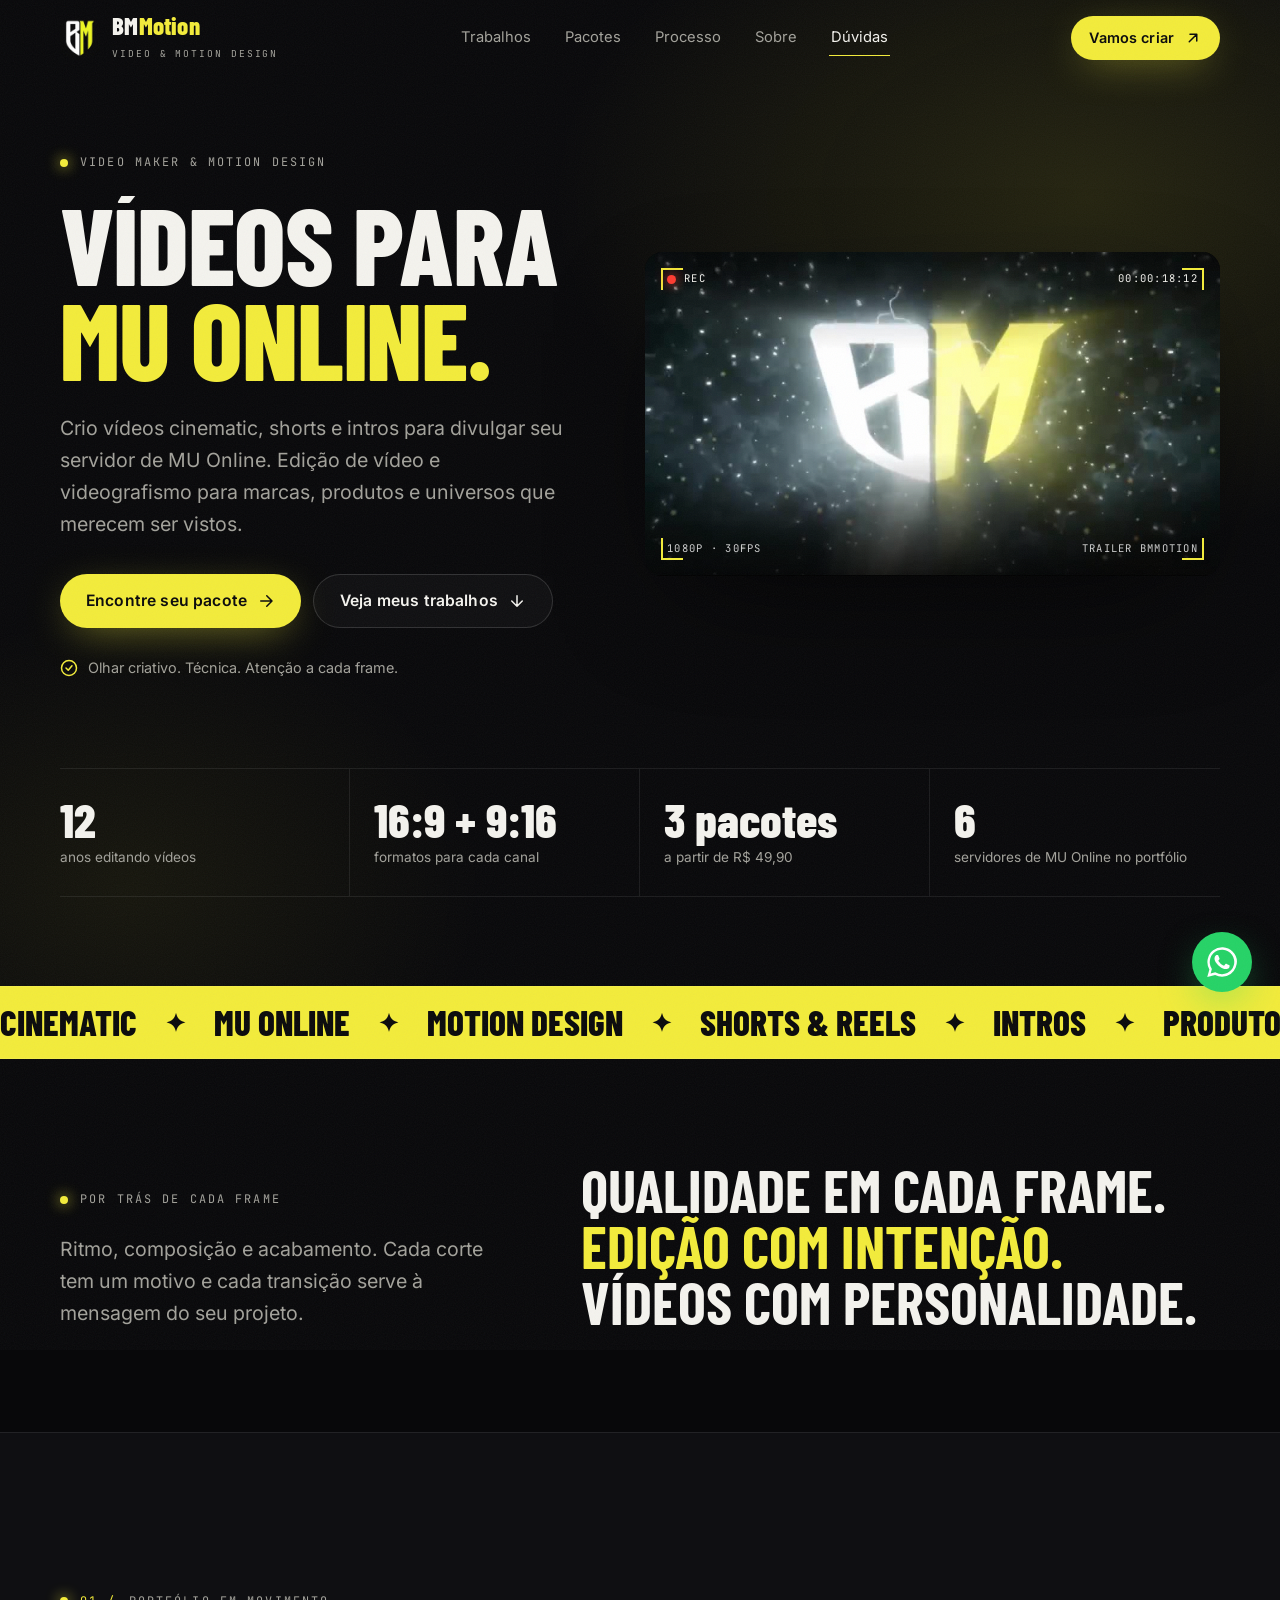
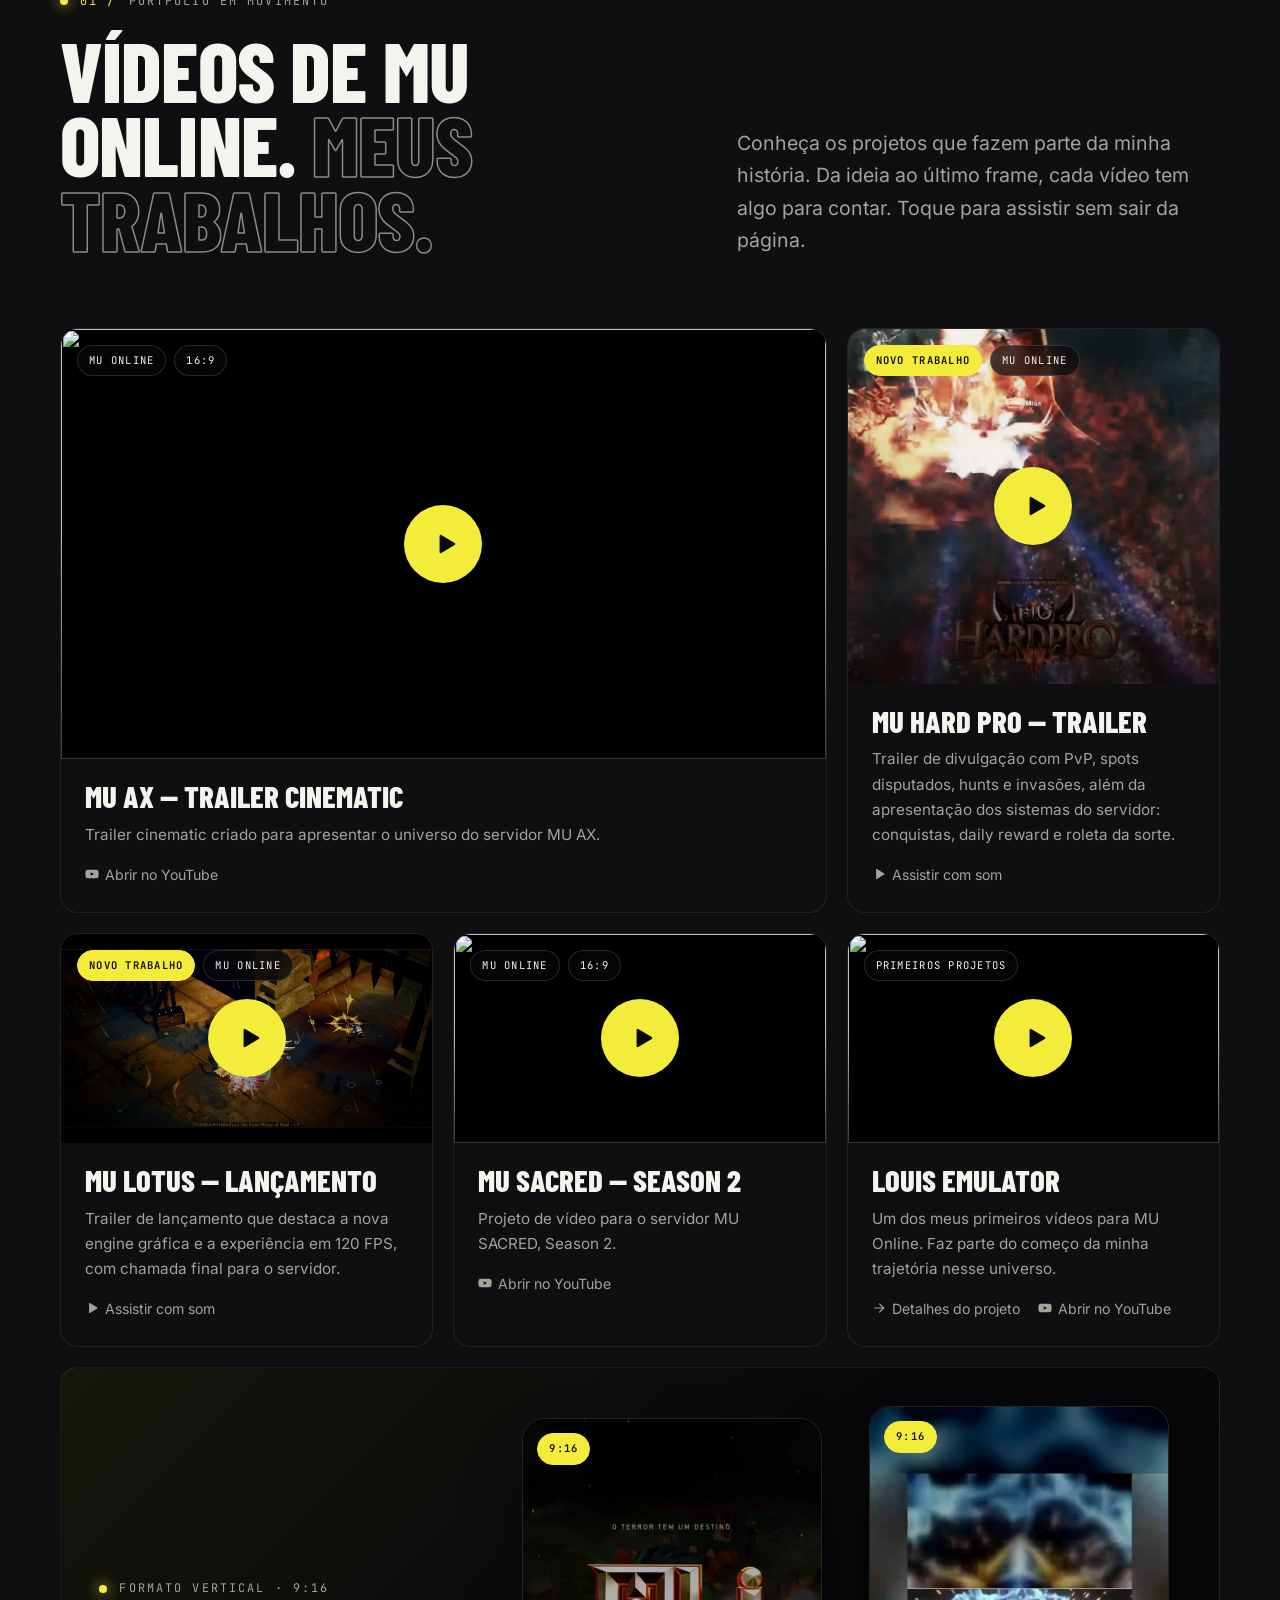
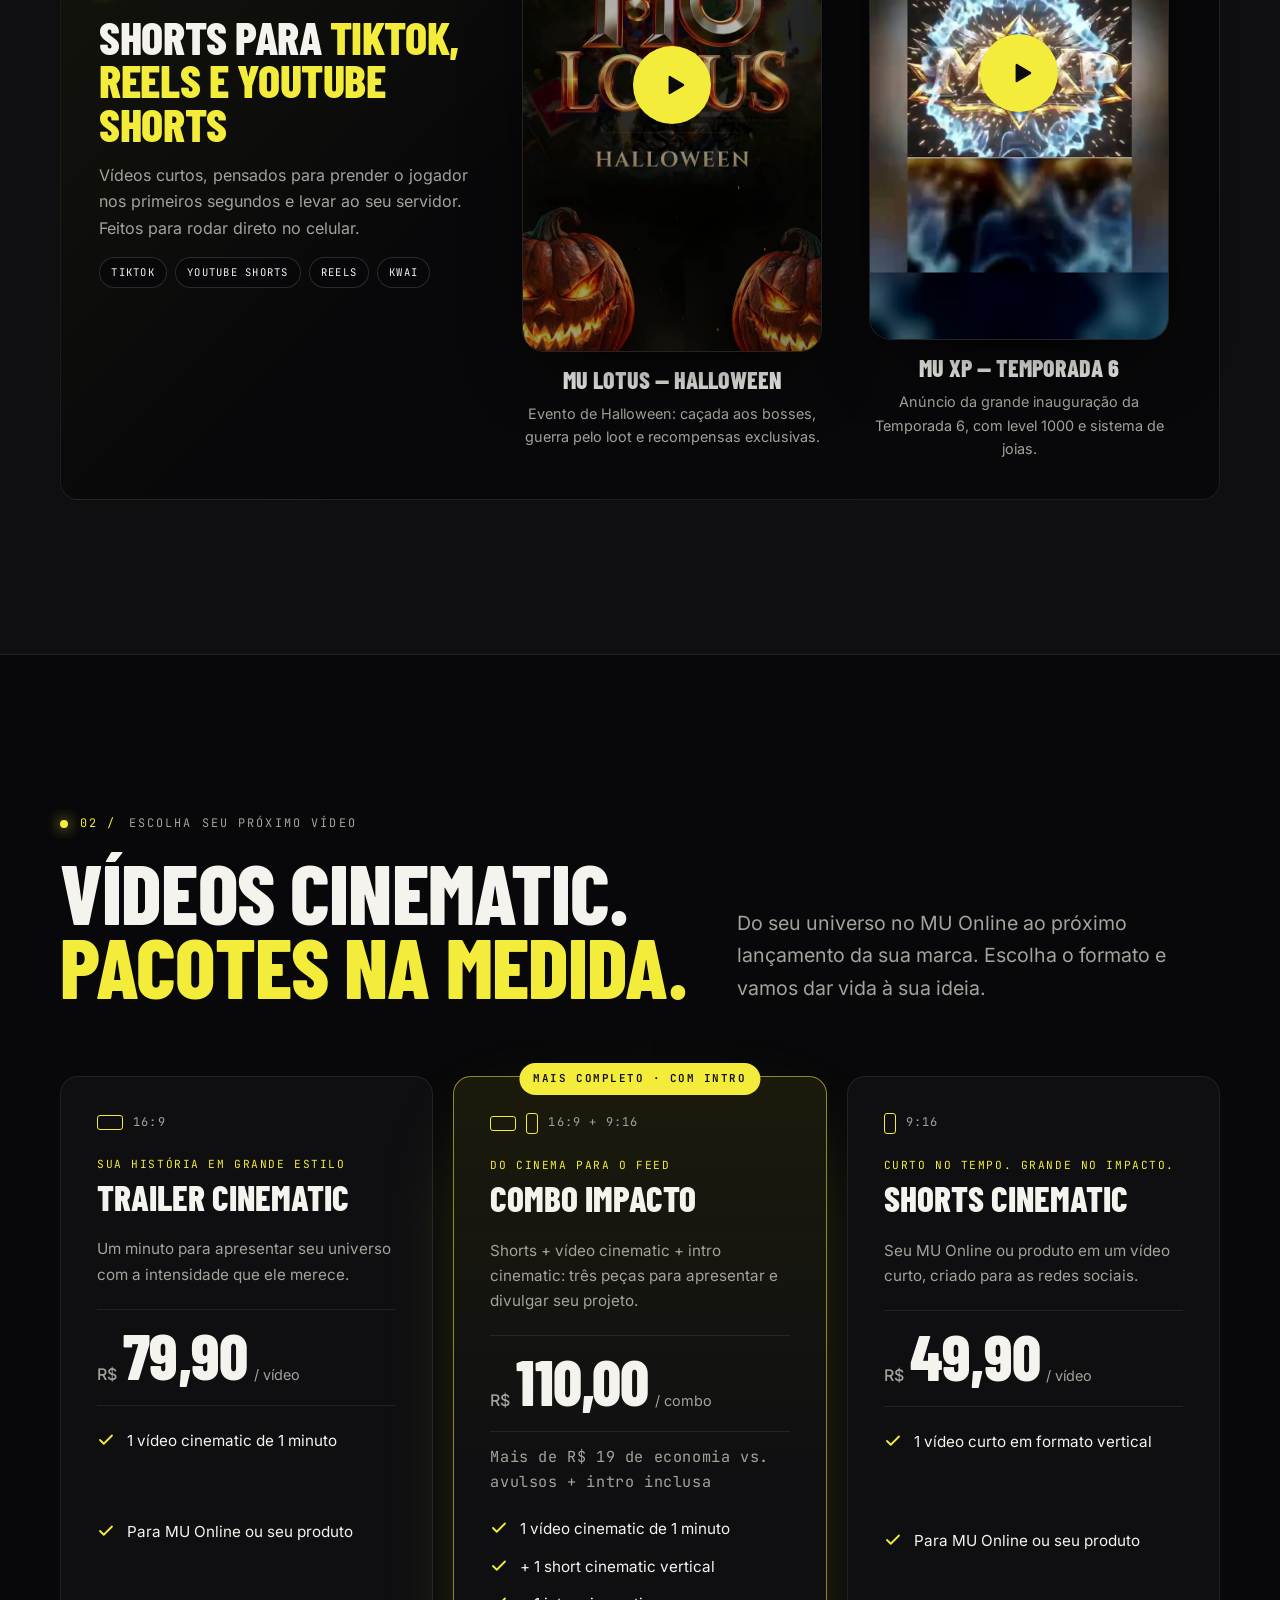
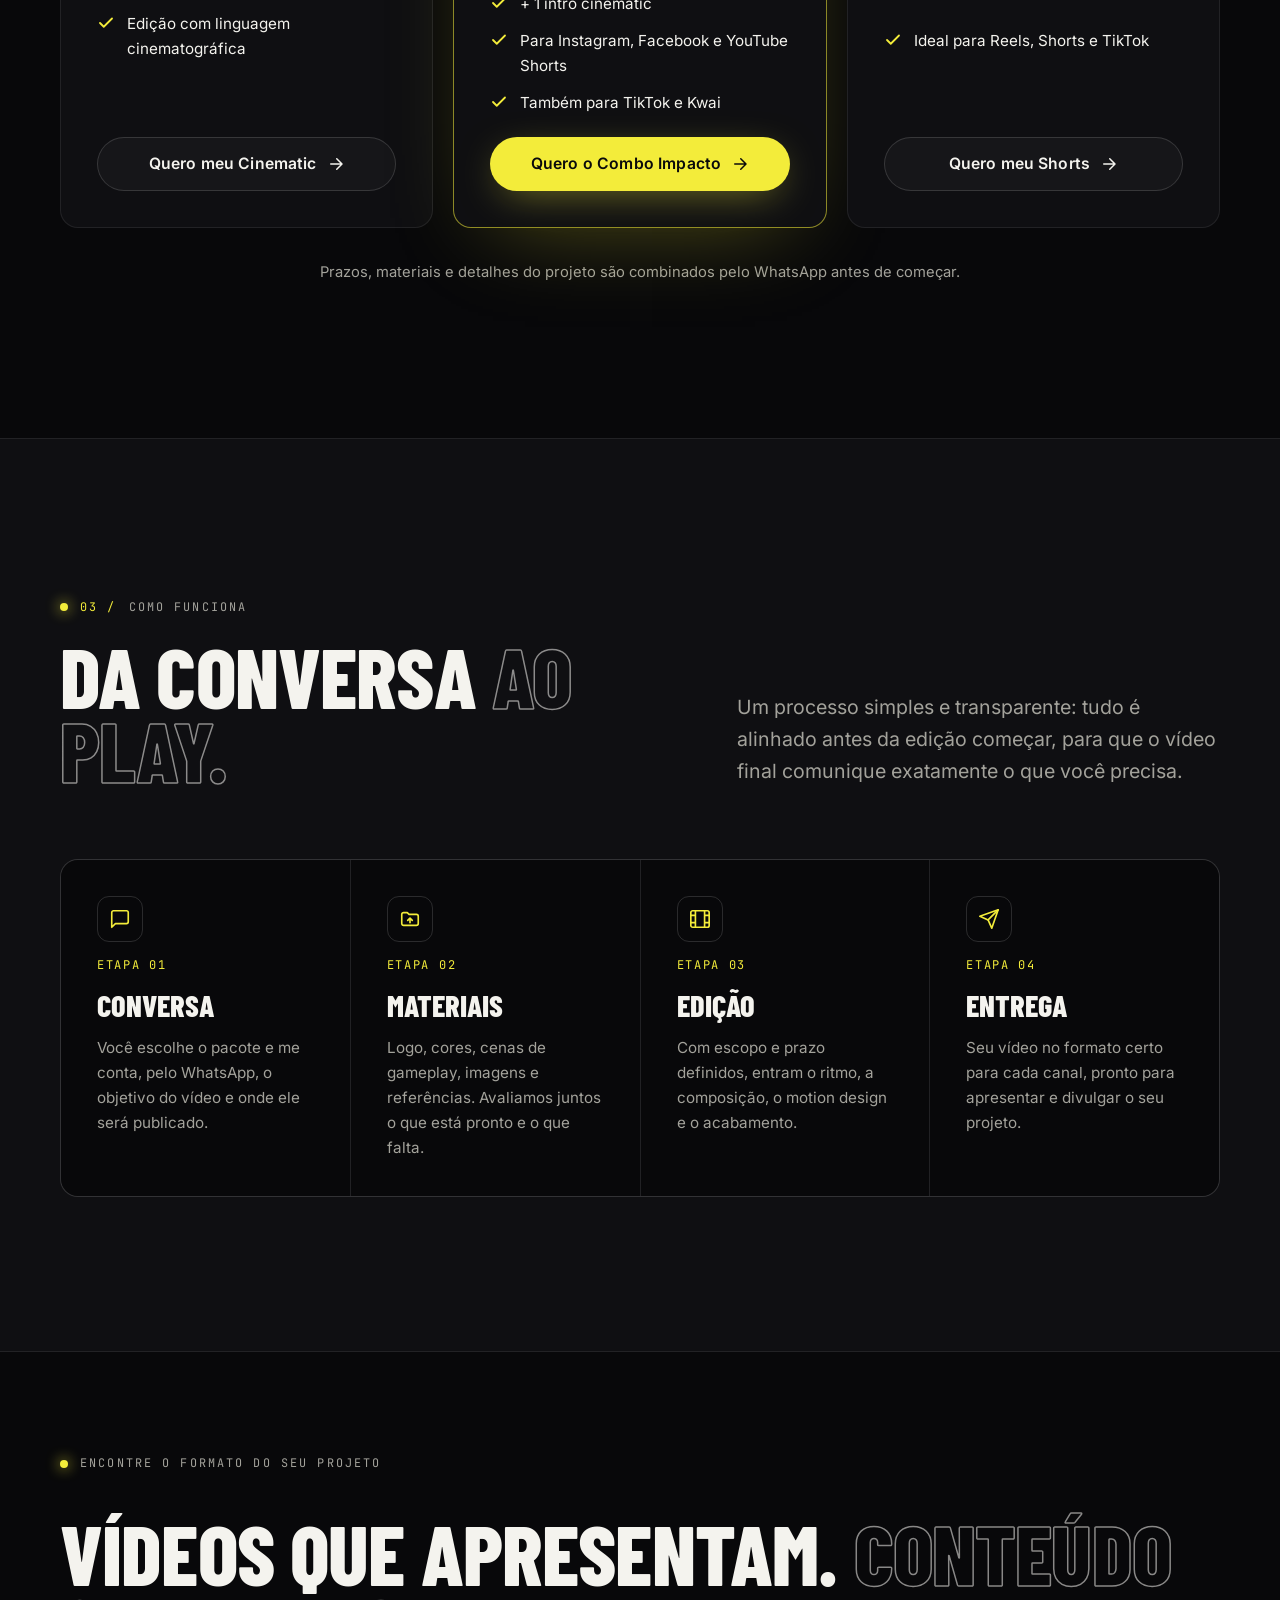
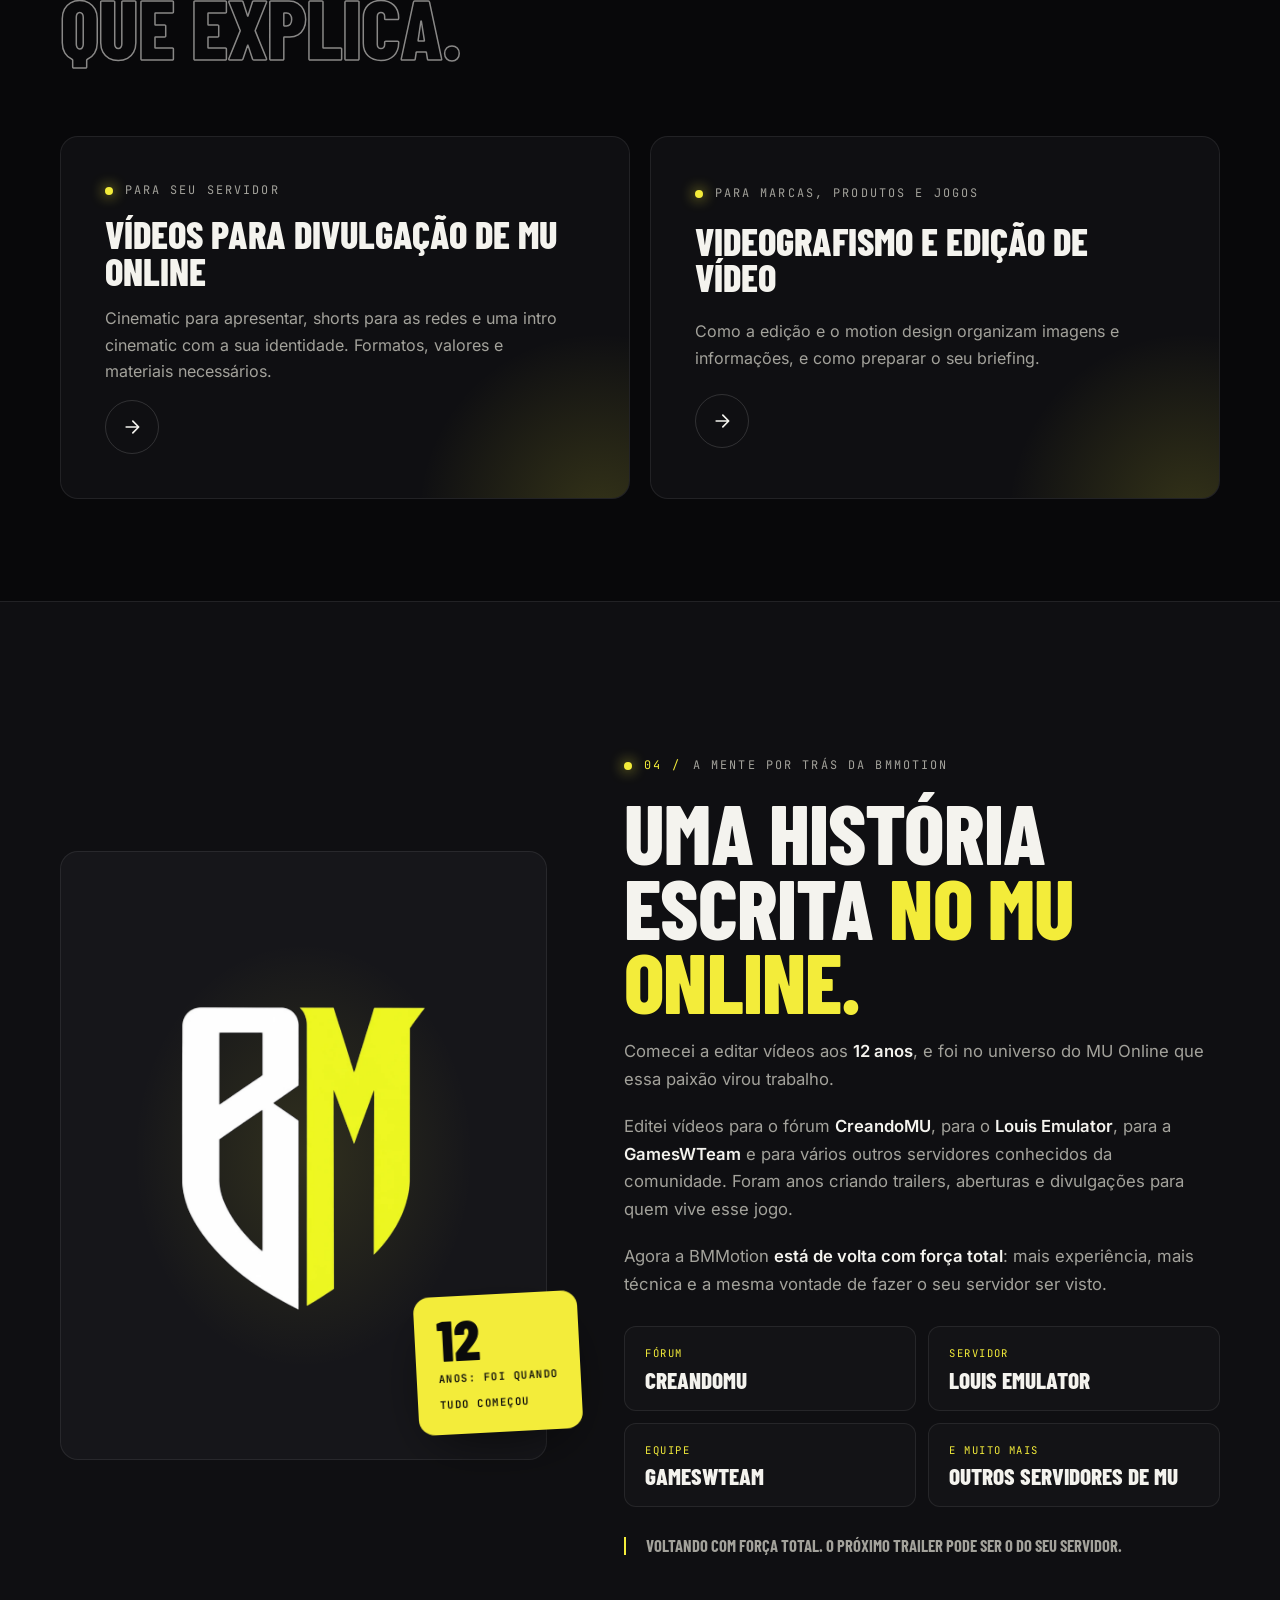
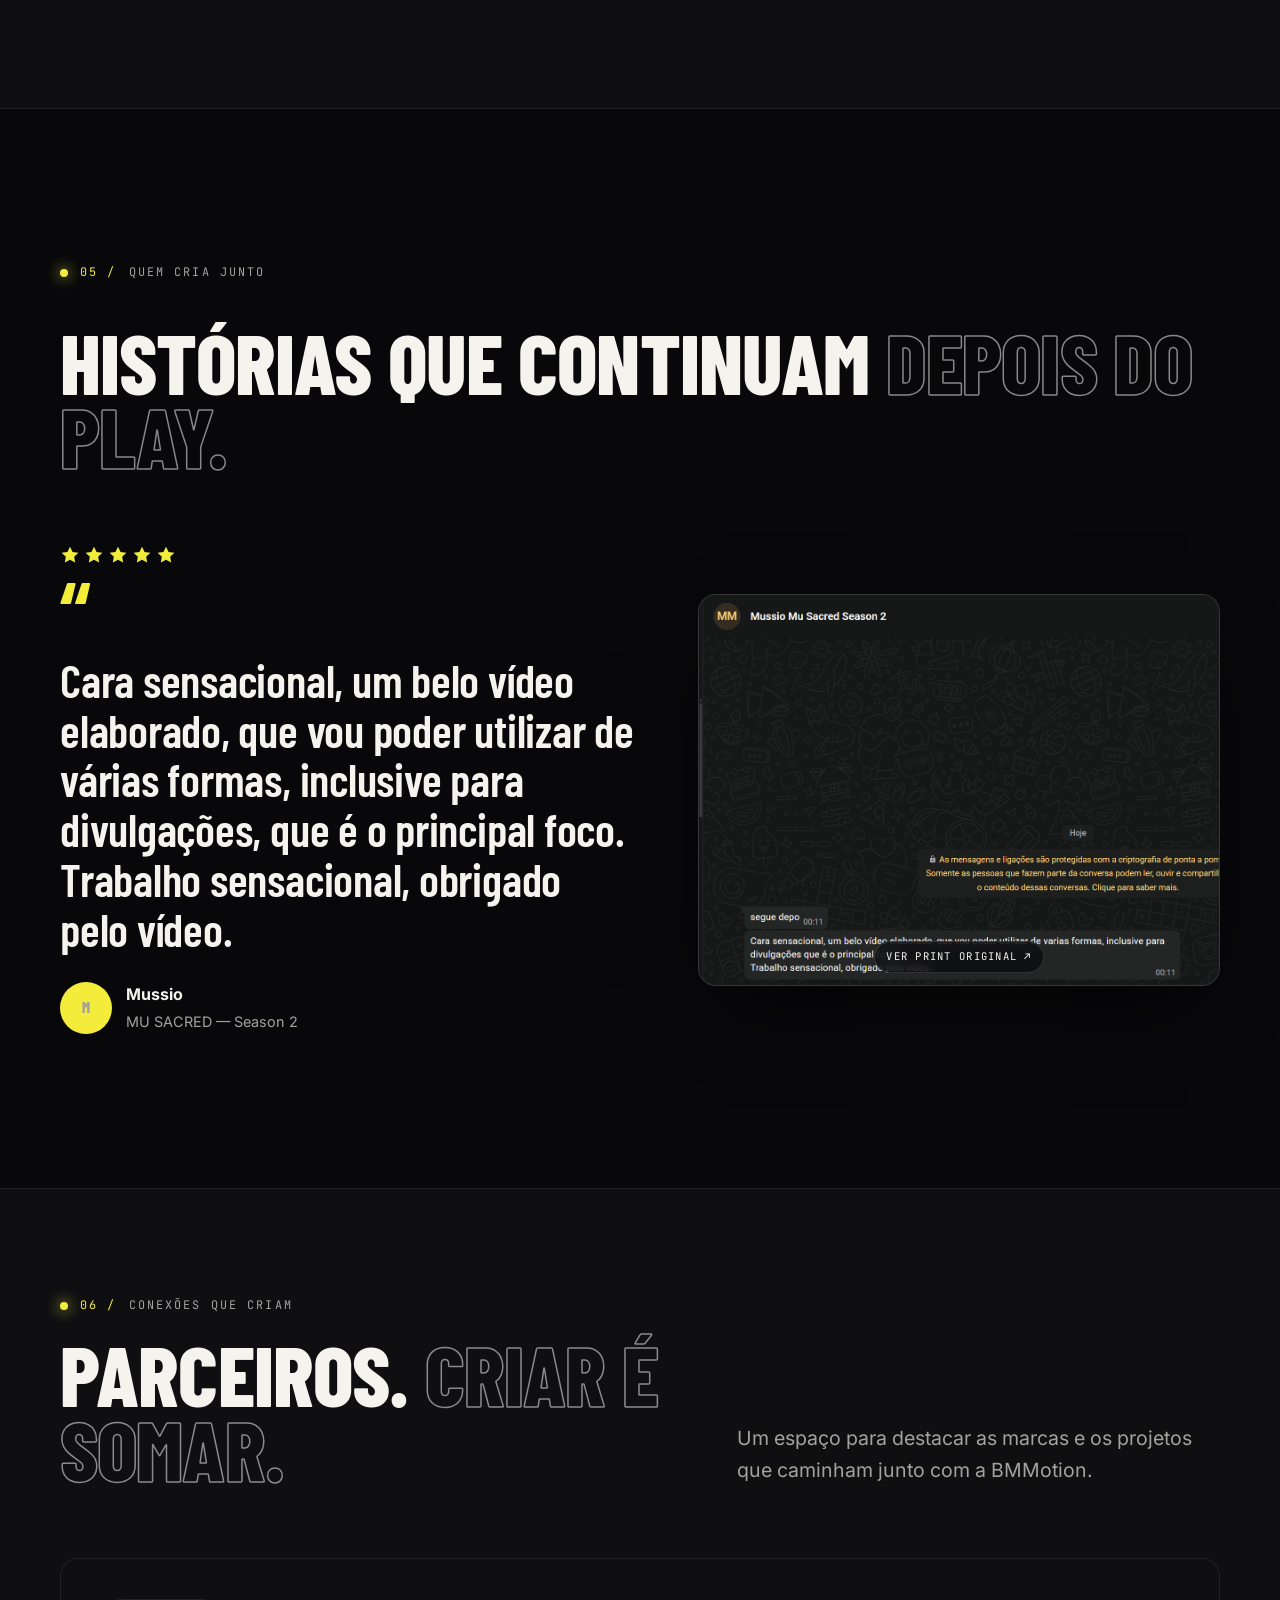
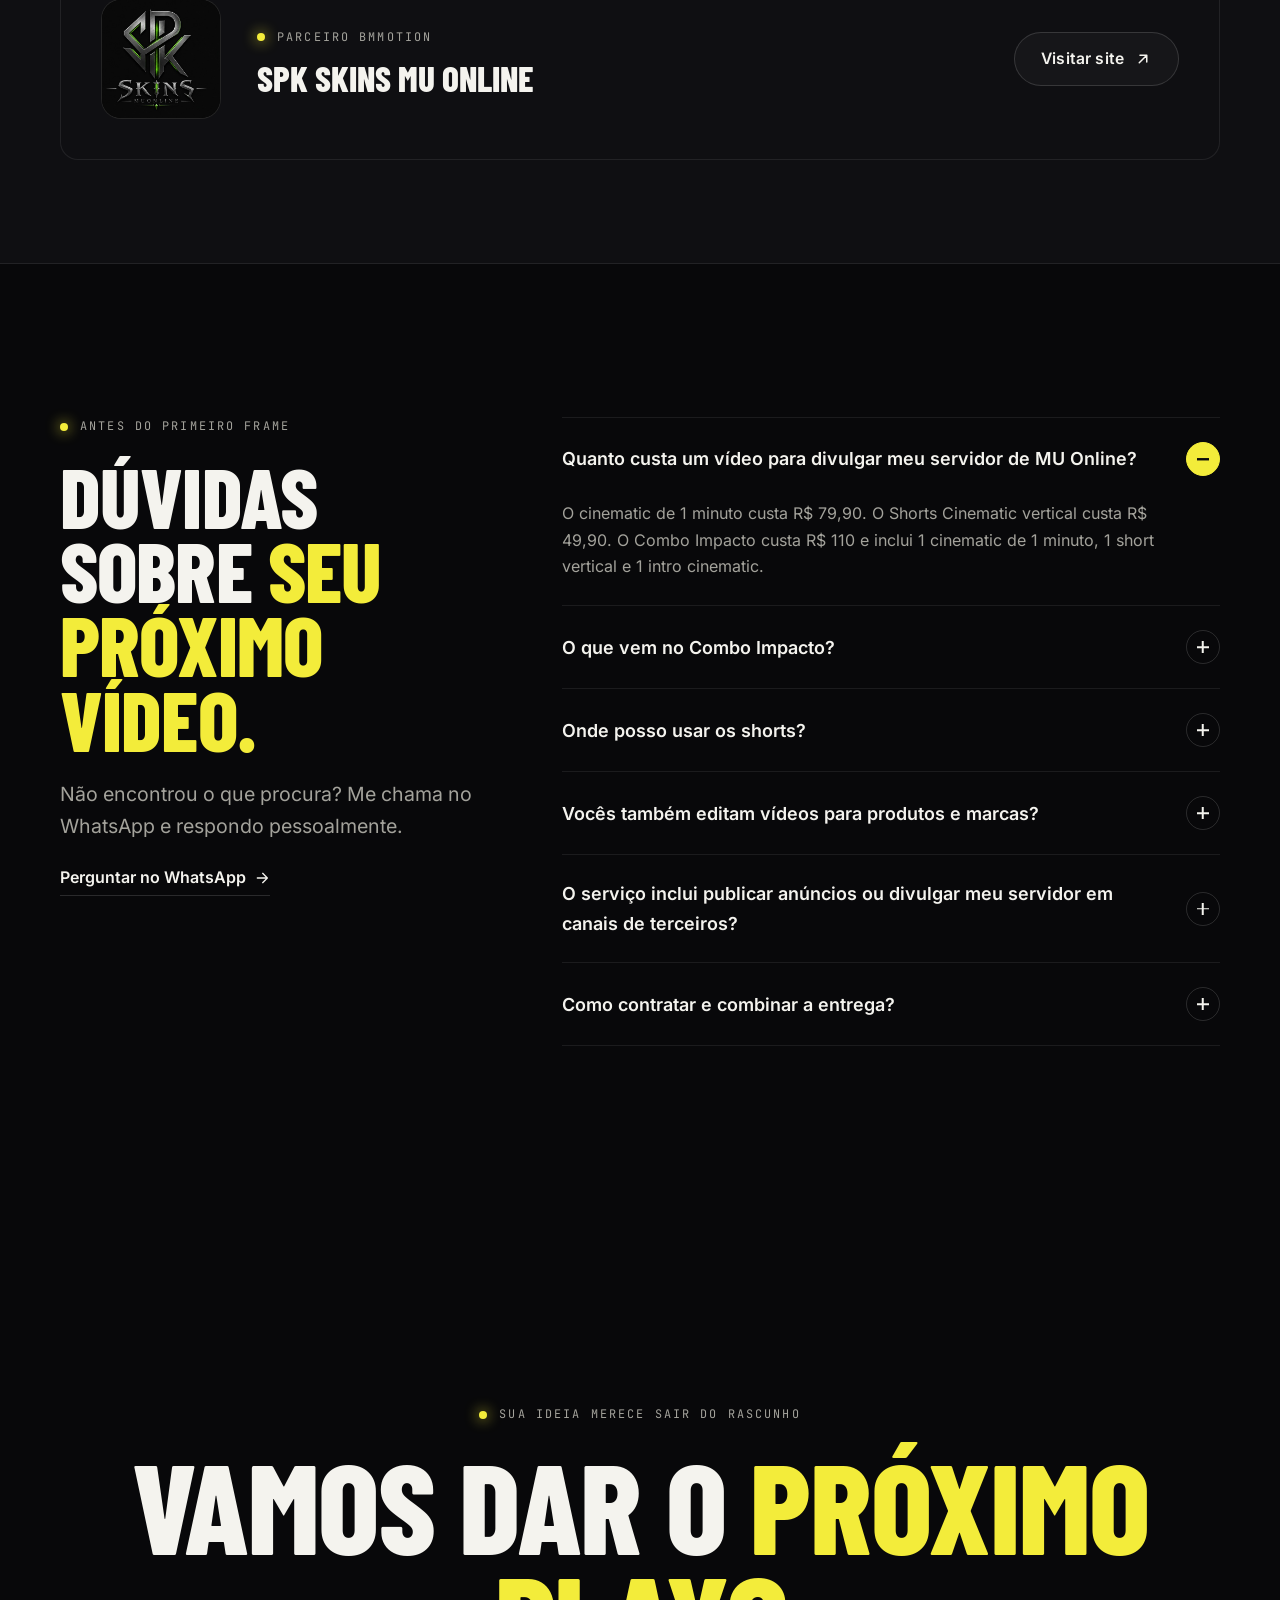
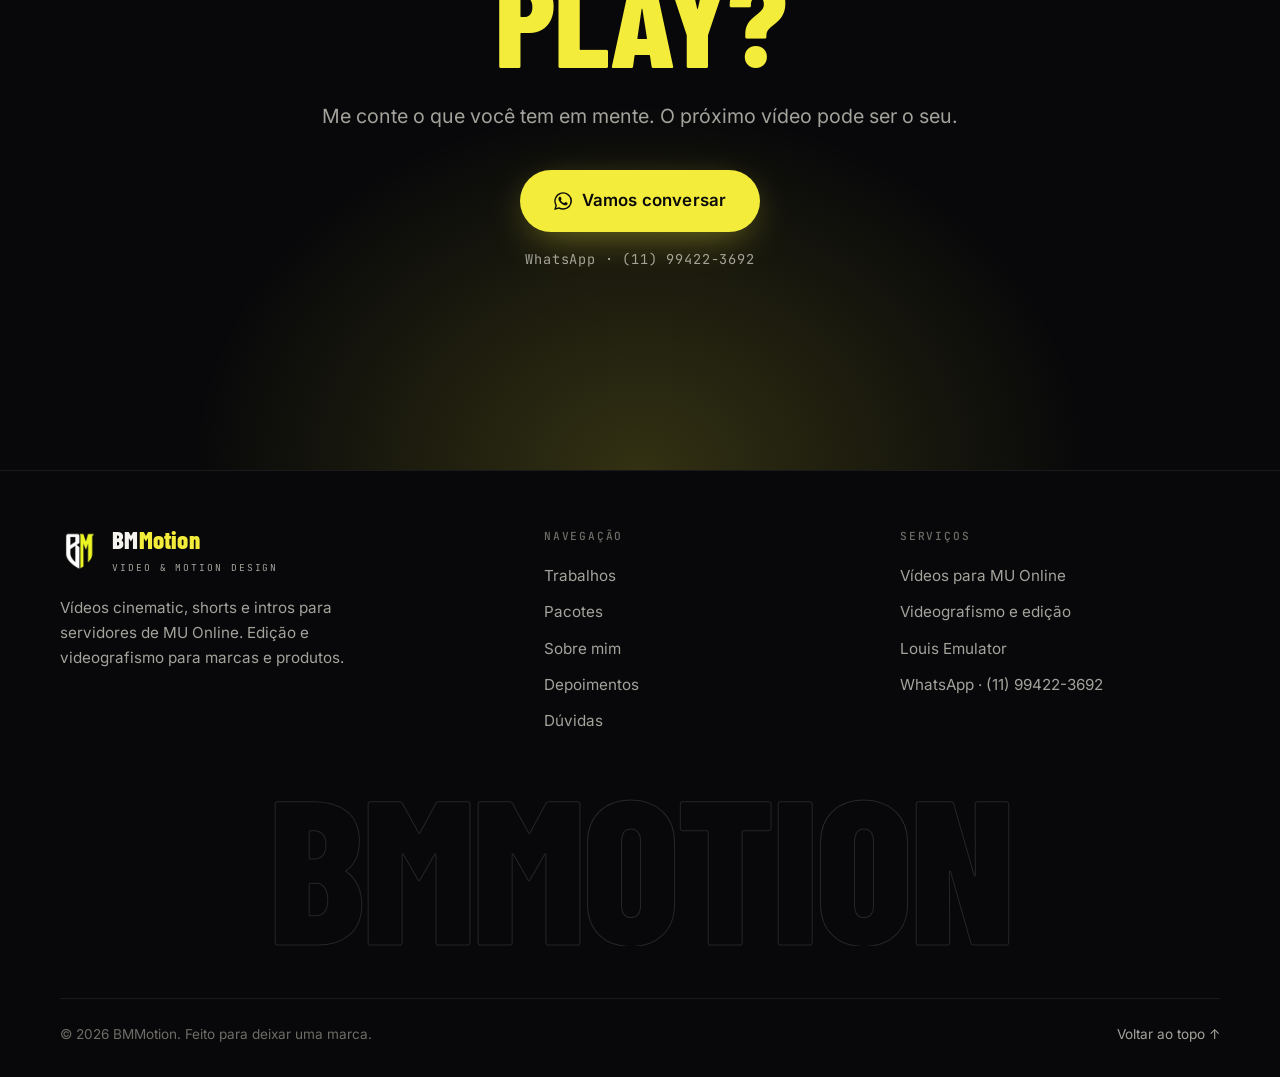
==== commit b7d7b6ae: "Shorts MU LOTUS Halloween e MU XP em 9:16; nova seção Sobre com a trajetória no MU; logo com M amare" ====
--- a/index.html
+++ b/index.html
@@ -25,7 +25,7 @@
 <link rel="manifest" href="site.webmanifest">
 <link rel="preload" href="assets/fonts/barlow-condensed-800.woff2" as="font" type="font/woff2" crossorigin>
 <link rel="preload" href="assets/fonts/inter-var.woff2" as="font" type="font/woff2" crossorigin>
-<link rel="stylesheet" href="assets/css/style.css?v=fe658ec3">
+<link rel="stylesheet" href="assets/css/style.css?v=6ef383e7">
 <script>document.documentElement.classList.remove('no-js');</script>
 <link rel="preload" href="assets/video/hero-poster.jpg" as="image" fetchpriority="high">
 <script type="application/ld+json">{"@context": "https://schema.org", "@graph": [{"@type": "ProfessionalService", "name": "BMMotion", "url": "https://bmmotion.netlify.app", "image": "https://bmmotion.netlify.app/og-bmmotion.jpg", "description": "Vídeos cinematic, shorts e intros para servidores de MU Online. Edição de vídeo e videografismo para marcas e produtos.", "telephone": "+55 11 99422-3692", "areaServed": "BR", "priceRange": "R$ 49,90 – R$ 110,00", "makesOffer": [{"@type": "Offer", "name": "Trailer Cinematic", "price": "79.90", "priceCurrency": "BRL"}, {"@type": "Offer", "name": "Shorts Cinematic", "price": "49.90", "priceCurrency": "BRL"}, {"@type": "Offer", "name": "Combo Impacto", "price": "110.00", "priceCurrency": "BRL"}]}, {"@type": "FAQPage", "mainEntity": [{"@type": "Question", "name": "Quanto custa um vídeo para divulgar meu servidor de MU Online?", "acceptedAnswer": {"@type": "Answer", "text": "O cinematic de 1 minuto custa R$ 79,90. O Shorts Cinematic vertical custa R$ 49,90. O Combo Impacto custa R$ 110 e inclui 1 cinematic de 1 minuto, 1 short vertical e 1 intro cinematic."}}, {"@type": "Question", "name": "O que vem no Combo Impacto?", "acceptedAnswer": {"@type": "Answer", "text": "O combo de R$ 110 inclui 1 short vertical, 1 vídeo cinematic e 1 intro cinematic. Duração do short e da intro, estilo e materiais são combinados com você."}}, {"@type": "Question", "name": "Onde posso usar os shorts?", "acceptedAnswer": {"@type": "Answer", "text": "O formato vertical é pensado para Instagram, Facebook, YouTube Shorts, TikTok e Kwai. Antes da edição, conversamos sobre os canais em que você pretende publicar e a mensagem principal de cada peça."}}, {"@type": "Question", "name": "Vocês também editam vídeos para produtos e marcas?", "acceptedAnswer": {"@type": "Answer", "text": "Sim. Cinematic e Shorts Cinematic também podem apresentar produtos e marcas. Envie a identidade visual, os materiais disponíveis e uma referência do que deseja comunicar para conversarmos sobre seu projeto."}}, {"@type": "Question", "name": "O serviço inclui publicar anúncios ou divulgar meu servidor em canais de terceiros?", "acceptedAnswer": {"@type": "Answer", "text": "Os pacotes apresentados são de criação e edição dos vídeos. Veiculação de anúncios, compra de mídia e distribuição em canais de terceiros não estão incluídas na descrição desses pacotes."}}, {"@type": "Question", "name": "Como contratar e combinar a entrega?", "acceptedAnswer": {"@type": "Answer", "text": "Escolha um pacote e converse pelo WhatsApp (11) 99422-3692. Envie o objetivo, os materiais disponíveis e onde o vídeo será usado. Prazo, escopo e detalhes da entrega são definidos antes de começar."}}]}]}</script>
@@ -90,7 +90,7 @@
       <div class="stat"><strong><span data-count="12">12</span></strong><span>anos editando vídeos</span></div>
       <div class="stat"><strong>16:9 + 9:16</strong><span>formatos para cada canal</span></div>
       <div class="stat"><strong><span data-count="3">3</span> pacotes</strong><span>a partir de R$ 49,90</span></div>
-      <div class="stat"><strong><span data-count="5">5</span></strong><span>servidores de MU Online no portfólio</span></div>
+      <div class="stat"><strong><span data-count="6">6</span></strong><span>servidores de MU Online no portfólio</span></div>
     </div>
   </div>
 </section>
@@ -167,6 +167,34 @@
     <div class="work-links"><a href="trabalhos/louis-emulator-mu-online/"><svg viewBox="0 0 24 24" fill="none" stroke="currentColor" stroke-width="2" stroke-linecap="round" stroke-linejoin="round" aria-hidden="true"><path d="M5 12h14M13 5l7 7-7 7"/></svg> Detalhes do projeto</a><a href="https://www.youtube.com/watch?v=GR-CXSeVmwY" target="_blank" rel="noopener"><svg viewBox="0 0 24 24" fill="currentColor" aria-hidden="true"><path d="M23 7.2a3 3 0 0 0-2.1-2.1C19 4.6 12 4.6 12 4.6s-7 0-8.9.5A3 3 0 0 0 1 7.2 31 31 0 0 0 .6 12a31 31 0 0 0 .4 4.8 3 3 0 0 0 2.1 2.1c1.9.5 8.9.5 8.9.5s7 0 8.9-.5a3 3 0 0 0 2.1-2.1 31 31 0 0 0 .4-4.8 31 31 0 0 0-.4-4.8ZM9.7 15.1V8.9l5.8 3.1-5.8 3.1Z"/></svg> Abrir no YouTube</a></div>
   </div>
 </article>
+    </div>
+    <div class="shorts reveal">
+      <div class="shorts__intro">
+        <span class="eyebrow">Formato vertical · 9:16</span>
+        <h3 class="display">Shorts para <span class="accent">TikTok, Reels e YouTube Shorts</span></h3>
+        <p>Vídeos curtos, pensados para prender o jogador nos primeiros segundos e levar ao seu servidor. Feitos para rodar direto no celular.</p>
+        <div class="shorts__tags"><span class="tag">TikTok</span><span class="tag">YouTube Shorts</span><span class="tag">Reels</span><span class="tag">Kwai</span></div>
+      </div>
+      
+      <article class="short-card">
+        <button class="short-media" type="button" data-trailer="assets/video/short-mu-lotus-halloween.mp4" data-poster="assets/video/short-mu-lotus-halloween-poster.jpg" data-vertical aria-label="Assistir: MU LOTUS — Halloween">
+          <img src="assets/video/short-mu-lotus-halloween-poster.jpg" alt="" loading="lazy" decoding="async" width="720" height="1280">
+          <span class="tag tag--accent short-badge">9:16</span>
+          <span class="play"><svg viewBox="0 0 24 24" fill="currentColor" aria-hidden="true"><path d="M7 4.5v15a1 1 0 0 0 1.5.86l12.5-7.5a1 1 0 0 0 0-1.72L8.5 3.64A1 1 0 0 0 7 4.5Z"/></svg></span>
+        </button>
+        <h4>MU LOTUS — Halloween</h4>
+        <p>Evento de Halloween: caçada aos bosses, guerra pelo loot e recompensas exclusivas.</p>
+      </article>
+      
+      <article class="short-card">
+        <button class="short-media" type="button" data-trailer="assets/video/short-mu-xp.mp4" data-poster="assets/video/short-mu-xp-poster.jpg" data-vertical aria-label="Assistir: MU XP — Temporada 6">
+          <img src="assets/video/short-mu-xp-poster.jpg" alt="" loading="lazy" decoding="async" width="720" height="1280">
+          <span class="tag tag--accent short-badge">9:16</span>
+          <span class="play"><svg viewBox="0 0 24 24" fill="currentColor" aria-hidden="true"><path d="M7 4.5v15a1 1 0 0 0 1.5.86l12.5-7.5a1 1 0 0 0 0-1.72L8.5 3.64A1 1 0 0 0 7 4.5Z"/></svg></span>
+        </button>
+        <h4>MU XP — Temporada 6</h4>
+        <p>Anúncio da grande inauguração da Temporada 6, com level 1000 e sistema de joias.</p>
+      </article>
     </div>
   </div>
 </section>
@@ -272,15 +300,17 @@
     </div>
     <div class="about__text">
       <span class="eyebrow reveal"><span class="num">04 /</span> A mente por trás da BMMotion</span>
-      <h2 class="display h2 reveal">A edição veio cedo. <span class="accent">A paixão ficou.</span></h2>
-      <p class="reveal">Comecei a editar vídeos aos <strong>12 anos</strong>. O que nasceu da curiosidade de transformar imagens em histórias se tornou a minha forma de criar e de me expressar.</p>
-      <p class="reveal">Sou formado em <strong>Videografismo (Motion Design)</strong> e em <strong>Análise e Desenvolvimento de Sistemas</strong>. Na BMMotion, uno sensibilidade visual e raciocínio técnico para dar ritmo, personalidade e intenção a cada projeto.</p>
-      <p class="reveal">Seja para mostrar a força do seu servidor de MU Online ou valorizar um produto, o meu foco é o mesmo: fazer cada frame contar.</p>
-      <div class="creds reveal">
-        <div class="cred"><small>Formação criativa</small><strong>Videografismo &amp; Motion Design</strong></div>
-        <div class="cred"><small>Formação técnica</small><strong>Análise e Desenvolvimento de Sistemas</strong></div>
-      </div>
-      <p class="pullquote reveal">Qualidade é cuidar do que você vê. E do que você sente.</p>
+      <h2 class="display h2 reveal">Uma história escrita <span class="accent">no MU Online.</span></h2>
+      <p class="reveal">Comecei a editar vídeos aos <strong>12 anos</strong>, e foi no universo do MU Online que essa paixão virou trabalho.</p>
+      <p class="reveal">Editei vídeos para o fórum <strong>CreandoMU</strong>, para o <strong>Louis Emulator</strong>, para a <strong>GamesWTeam</strong> e para vários outros servidores conhecidos da comunidade. Foram anos criando trailers, aberturas e divulgações para quem vive esse jogo.</p>
+      <p class="reveal">Agora a BMMotion <strong>está de volta com força total</strong>: mais experiência, mais técnica e a mesma vontade de fazer o seu servidor ser visto.</p>
+      <div class="creds creds--history reveal">
+        <div class="cred"><small>Fórum</small><strong>CreandoMU</strong></div>
+        <div class="cred"><small>Servidor</small><strong>Louis Emulator</strong></div>
+        <div class="cred"><small>Equipe</small><strong>GamesWTeam</strong></div>
+        <div class="cred"><small>E muito mais</small><strong>Outros servidores de MU</strong></div>
+      </div>
+      <p class="pullquote reveal">Voltando com força total. O próximo trailer pode ser o do seu servidor.</p>
     </div>
   </div>
 </section>
@@ -392,6 +422,6 @@
     <div class="modal__frame"></div>
   </div>
 </div>
-<script src="assets/js/main.js?v=fe658ec3" defer></script>
+<script src="assets/js/main.js?v=6ef383e7" defer></script>
 </body>
 </html>
--- a/assets/css/style.css
+++ b/assets/css/style.css
@@ -260,7 +260,7 @@
 @keyframes logoFloat { 50% { translate: 0 -8px; } }
 .about__photo--logo { background: #000; border: 1px solid var(--line); display: grid; place-items: center; aspect-ratio: 1 / 1; position: relative; }
 .about__photo--logo::before { content: ""; position: absolute; inset: 0; background: radial-gradient(50% 50% at 50% 50%, rgba(243,236,58,.12), transparent 70%); }
-.about__photo--logo img, .about__media:hover .about__photo--logo img { position: relative; width: 72%; height: auto; object-fit: contain; filter: none; mix-blend-mode: lighten; }
+.about__photo.about__photo--logo img, .about__media:hover .about__photo.about__photo--logo img { position: relative; width: 72%; height: auto; object-fit: contain; filter: none; mix-blend-mode: lighten; }
 
 /* Video viewfinder */
 .viewfinder--video { aspect-ratio: 16 / 9; background: #000; cursor: pointer; }
@@ -351,6 +351,23 @@
 .work-links a { color: var(--muted); display: inline-flex; align-items: center; gap: 6px; transition: color .3s; }
 .work-links a:hover { color: var(--accent); }
 .work-links svg { width: 14px; height: 14px; }
+
+/* ---------- Shorts row ---------- */
+.shorts { display: grid; gap: 24px; margin-top: 20px; padding: clamp(24px, 3vw, 40px); border-radius: var(--radius); border: 1px solid var(--line); background: linear-gradient(135deg, rgba(243,236,58,.06), transparent 45%), var(--bg); align-items: center; }
+@media (min-width: 760px) { .shorts { grid-template-columns: 1fr 1fr; } .shorts__intro { grid-column: 1 / -1; } }
+@media (min-width: 1024px) { .shorts { grid-template-columns: 1.2fr 1fr 1fr; } .shorts__intro { grid-column: auto; } }
+.shorts__intro { display: grid; gap: 16px; }
+.shorts__intro h3 { font-size: clamp(2rem, 3.6vw, 3rem); line-height: .95; }
+.shorts__intro p { color: var(--muted); }
+.shorts__tags { display: flex; flex-wrap: wrap; gap: 8px; }
+.short-card { display: grid; gap: 10px; justify-items: center; text-align: center; }
+.short-media { position: relative; width: 100%; max-width: 300px; aspect-ratio: 9 / 16; border-radius: 22px; overflow: hidden; background: #000; border: 1px solid var(--line-2); box-shadow: 0 30px 80px -30px rgba(0,0,0,.9); transition: transform .6s var(--ease), border-color .4s; }
+.short-media:hover { transform: translateY(-6px); border-color: rgba(243,236,58,.6); }
+.short-media img { position: absolute; inset: 0; width: 100%; height: 100%; object-fit: cover; transition: transform 1.2s var(--ease); }
+.short-media:hover img { transform: scale(1.05); }
+.short-badge { position: absolute; z-index: 2; top: 14px; left: 14px; }
+.short-card h4 { font-family: var(--font-display); font-weight: 800; text-transform: uppercase; font-size: 1.5rem; line-height: 1; margin-top: 6px; }
+.short-card p { color: var(--muted); font-size: .9rem; max-width: 300px; }
 
 /* ---------- Pricing ---------- */
 .pricing { display: grid; gap: 20px; align-items: stretch; }
@@ -419,6 +436,7 @@
 .about__text p strong { color: var(--text); font-weight: 600; }
 .creds { display: grid; gap: 12px; margin-top: 8px; }
 @media (min-width: 560px) { .creds { grid-template-columns: 1fr 1fr; } }
+.creds--history .cred strong { font-family: var(--font-display); font-weight: 800; text-transform: uppercase; font-size: 1.45rem; line-height: 1; }
 .cred { padding: 18px 20px; border: 1px solid var(--line); border-radius: var(--radius-sm); background: rgba(255,255,255,.02); }
 .cred small { display: block; font-family: var(--font-mono); font-size: .66rem; letter-spacing: .14em; text-transform: uppercase; color: var(--accent); margin-bottom: 6px; }
 .cred strong { font-weight: 600; font-size: .98rem; line-height: 1.35; display: block; }
@@ -500,6 +518,7 @@
 .modal__frame { position: relative; aspect-ratio: 16 / 9; border-radius: 14px; overflow: hidden; background: #000; box-shadow: 0 40px 120px rgba(0,0,0,.8); }
 .modal--vertical .modal__box { width: min(420px, 100%); }
 .modal--vertical .modal__frame { aspect-ratio: 9 / 16; max-height: 82svh; margin-inline: auto; }
+.modal--vertical .modal__box { width: min(420px, 100%, calc(82svh * 9 / 16)); }
 .modal__frame iframe { position: absolute; inset: 0; width: 100%; height: 100%; border: 0; }
 .modal__img { max-height: 86svh; width: auto; margin-inline: auto; border-radius: 12px; }
 .modal__close { position: absolute; top: -56px; right: 0; width: 44px; height: 44px; border-radius: 50%; border: 1px solid var(--line-2); display: grid; place-items: center; background: rgba(255,255,255,.04); transition: background .3s, color .3s; }
